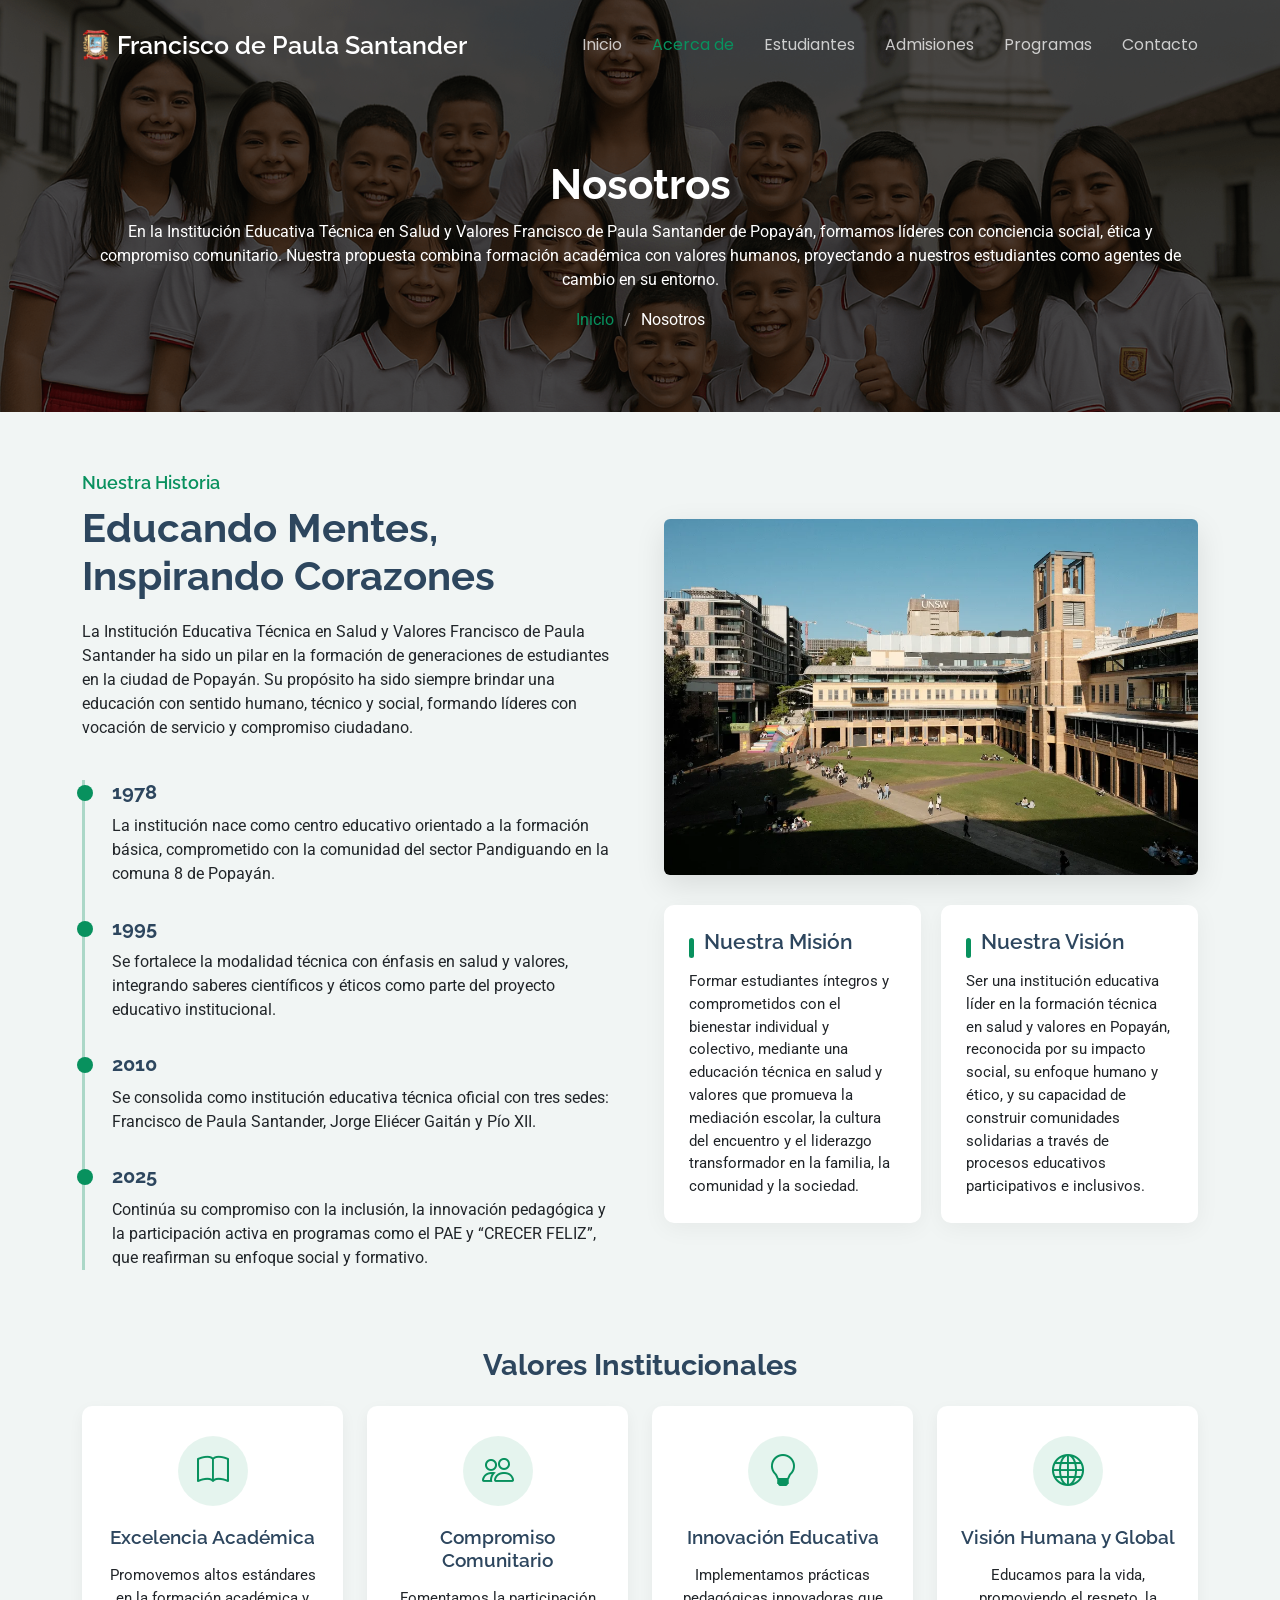
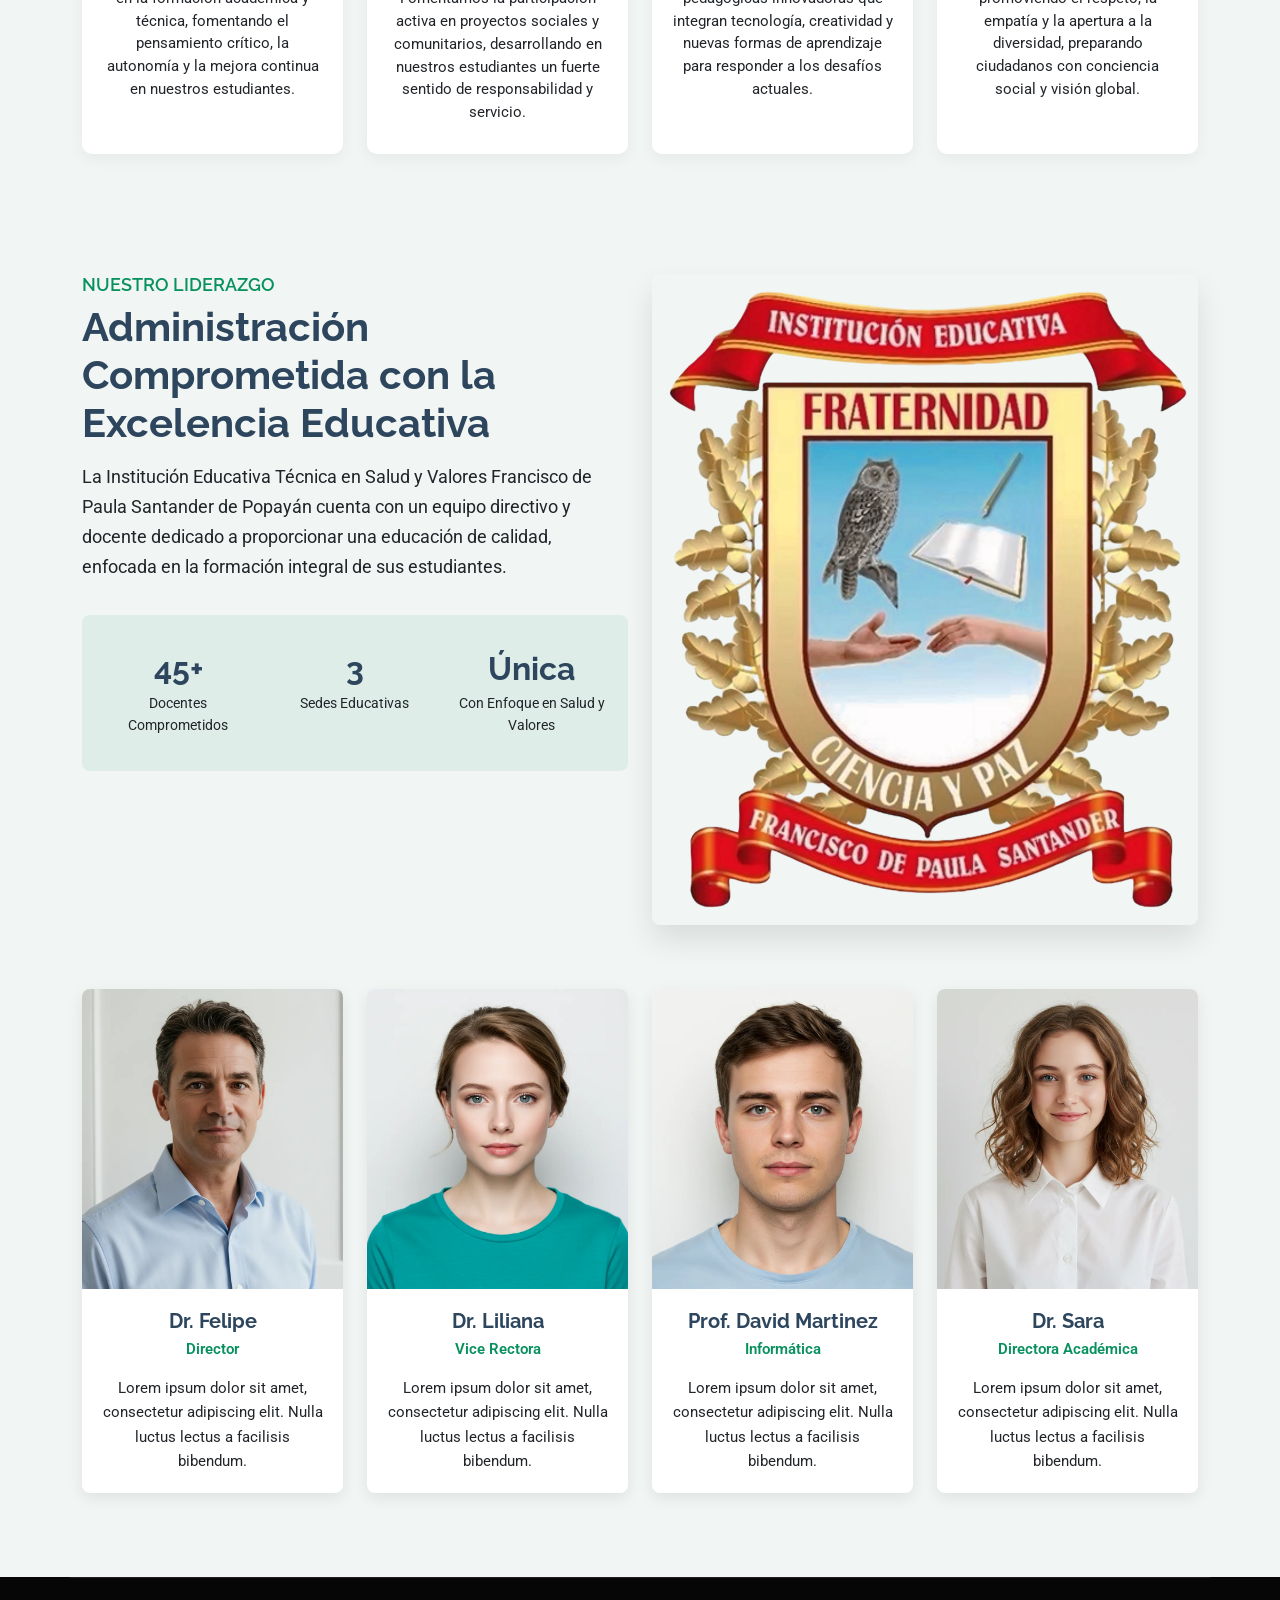
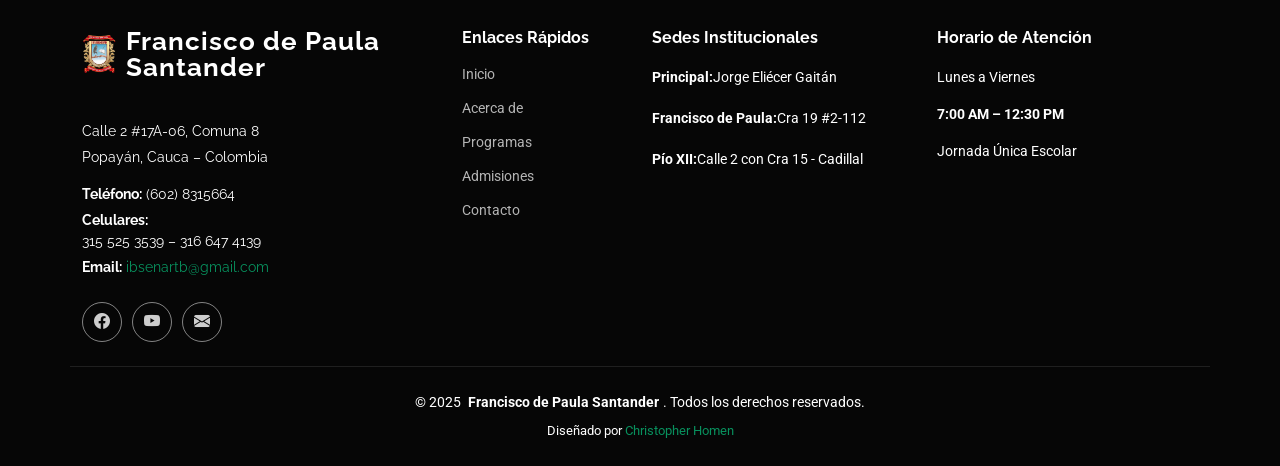
==== about.html @ 14e5f08b "Proyecto Web institución educativa francisco de paula santander" ====
<!DOCTYPE html>
<html lang="en">

<head>
  <meta charset="utf-8">
  <meta content="width=device-width, initial-scale=1.0" name="viewport">
  <title>Acerca - Francisco de Paula Santander</title>
  <meta name="description" content="">
  <meta name="keywords" content="">

  <!-- Favicons -->
  <link href="assets/img/logo.webp" rel="icon">
  <link href="assets/img/logo.webp" rel="apple-touch-icon">

  <!-- Fonts -->
  <link href="https://fonts.googleapis.com" rel="preconnect">
  <link href="https://fonts.gstatic.com" rel="preconnect" crossorigin>
  <link href="https://fonts.googleapis.com/css2?family=Roboto:ital,wght@0,100;0,300;0,400;0,500;0,700;0,900;1,100;1,300;1,400;1,500;1,700;1,900&family=Poppins:ital,wght@0,100;0,200;0,300;0,400;0,500;0,600;0,700;0,800;0,900;1,100;1,200;1,300;1,400;1,500;1,600;1,700;1,800;1,900&family=Raleway:ital,wght@0,100;0,200;0,300;0,400;0,500;0,600;0,700;0,800;0,900;1,100;1,200;1,300;1,400;1,500;1,600;1,700;1,800;1,900&display=swap" rel="stylesheet">

  <!-- Vendor CSS Files -->
  <link href="assets/vendor/bootstrap/css/bootstrap.min.css" rel="stylesheet">
  <link href="assets/vendor/bootstrap-icons/bootstrap-icons.css" rel="stylesheet">
  <link href="assets/vendor/aos/aos.css" rel="stylesheet">
  <link href="assets/vendor/swiper/swiper-bundle.min.css" rel="stylesheet">
  <link href="assets/vendor/glightbox/css/glightbox.min.css" rel="stylesheet">

  <!-- Main CSS File -->
  <link href="assets/css/main.css" rel="stylesheet">
    <link href="assets/css/logo_about/logo_about.css" rel="stylesheet">

</head>

<body class="about-page">

   <header id="header" class="header d-flex align-items-center fixed-top">
      <div class="container-fluid container-xl position-relative d-flex align-items-center justify-content-between">

        <a href="index.html" class="logo d-flex align-items-center">
          <img src="assets/img/logo.webp" alt="logo" style="height: 50vh;">
          <h1 class="sitename" style="font-size: 2.8vh;">Francisco de Paula Santander</h1>
        </a>

        <nav id="navmenu" class="navmenu">
          <ul>
            <li><a href="index.html">Inicio</a></li>
            <li><a href="about.html" class="active">Acerca de</a></li>
            <li><a href="students-life.html">Estudiantes</a></li>
            <li><a href="admissions.html" >Admisiones</a></li>
            <li><a href="academics.html">Programas</a></li>
            <li><a href="contact.html">Contacto</a></li>
          </ul>
          <i class="mobile-nav-toggle d-xl-none bi bi-list"></i>
        </nav>

      </div>
    </header>

  <main class="main">

    <!-- Page Title -->
    <div class="page-title dark-background" style="background-image: url(assets/img/students-life/1.webp);">
      <div class="container position-relative">
        <h1>Nosotros</h1>
        <p>En la Institución Educativa Técnica en Salud y Valores Francisco de Paula Santander de Popayán, formamos líderes con conciencia social, ética y compromiso comunitario. Nuestra propuesta combina formación académica con valores humanos, proyectando a nuestros estudiantes como agentes de cambio en su entorno.</p>
        <nav class="breadcrumbs">
          <ol>
            <li><a href="index.html">Inicio</a></li>
            <li class="current">Nosotros</li>
          </ol>
        </nav>
      </div>
    </div><!-- End Page Title -->

    <!-- History Section -->
    <section id="history" class="history section">

      <div class="container" data-aos="fade-up" data-aos-delay="100">

        <div class="row align-items-center g-5">
          <div class="col-lg-6">
            <div class="about-content" data-aos="fade-up" data-aos-delay="200">
              <h3>Nuestra Historia</h3>
              <h2>Educando Mentes, Inspirando Corazones</h2>
              <p>La Institución Educativa Técnica en Salud y Valores Francisco de Paula Santander ha sido un pilar en la formación de generaciones de estudiantes en la ciudad de Popayán. Su propósito ha sido siempre brindar una educación con sentido humano, técnico y social, formando líderes con vocación de servicio y compromiso ciudadano.</p>

              <div class="timeline">
                <div class="timeline-item">
                  <div class="timeline-dot"></div>
                  <div class="timeline-content">
                    <h4>1978</h4>
                      <p>La institución nace como centro educativo orientado a la formación básica, comprometido con la comunidad del sector Pandiguando en la comuna 8 de Popayán.</p>
                  </div>
                </div>

                <div class="timeline-item">
                  <div class="timeline-dot"></div>
                  <div class="timeline-content">
                    <h4>1995</h4>
                     <p>Se fortalece la modalidad técnica con énfasis en salud y valores, integrando saberes científicos y éticos como parte del proyecto educativo institucional.</p>
                  </div>
                </div>

                <div class="timeline-item">
                  <div class="timeline-dot"></div>
                  <div class="timeline-content">
                    <h4>2010</h4>
                      <p>Se consolida como institución educativa técnica oficial con tres sedes: Francisco de Paula Santander, Jorge Eliécer Gaitán y Pío XII.</p>
                  </div>
                </div>

                <div class="timeline-item">
                  <div class="timeline-dot"></div>
                  <div class="timeline-content">
                    <h4>2025</h4>
                      <p>Continúa su compromiso con la inclusión, la innovación pedagógica y la participación activa en programas como el PAE y “CRECER FELIZ”, que reafirman su enfoque social y formativo.</p>
                  </div>
                </div>
              </div>
            </div>
          </div>

          <div class="col-lg-6">
            <div class="about-image" data-aos="zoom-in" data-aos-delay="300">
              <img src="assets/img/education/campus-5.webp" alt="Campus" class="img-fluid rounded">

              <div class="mission-vision" data-aos="fade-up" data-aos-delay="400">
                <div class="mission">
                  <h3>Nuestra Misión</h3>
                    <p>
                      Formar estudiantes íntegros y comprometidos con el bienestar individual y colectivo, mediante una educación técnica en salud y valores que promueva la mediación escolar, la cultura del encuentro y el liderazgo transformador en la familia, la comunidad y la sociedad.
                    </p>
                </div>

                <div class="vision">
                  <h3>Nuestra Visión</h3>
                    <p>
                      Ser una institución educativa líder en la formación técnica en salud y valores en Popayán, reconocida por su impacto social, su enfoque humano y ético, y su capacidad de construir comunidades solidarias a través de procesos educativos participativos e inclusivos.
                    </p>                
                </div>
              </div>
            </div>
          </div>
        </div>

        <div class="row mt-5">
          <div class="col-lg-12">
            <div class="core-values" data-aos="fade-up" data-aos-delay="500">
              <h3 class="text-center mb-4">Valores Institucionales</h3>
              <div class="row row-cols-1 row-cols-md-2 row-cols-lg-4 g-4">
                <div class="col">
                  <div class="value-card">
                    <div class="value-icon">
                      <i class="bi bi-book"></i>
                    </div>
                    <h4>Excelencia Académica</h4>
                    <p>Promovemos altos estándares en la formación académica y técnica, fomentando el pensamiento crítico, la autonomía y la mejora continua en nuestros estudiantes.</p>
                  </div>
                </div>

                <div class="col">
                  <div class="value-card">
                    <div class="value-icon">
                      <i class="bi bi-people"></i>
                    </div>
                    <h4>Compromiso Comunitario</h4>
                    <p>Fomentamos la participación activa en proyectos sociales y comunitarios, desarrollando en nuestros estudiantes un fuerte sentido de responsabilidad y servicio.</p>
                  </div>
                </div>

                <div class="col">
                  <div class="value-card">
                    <div class="value-icon">
                      <i class="bi bi-lightbulb"></i>
                    </div>
                    <h4>Innovación Educativa</h4>
                    <p>Implementamos prácticas pedagógicas innovadoras que integran tecnología, creatividad y nuevas formas de aprendizaje para responder a los desafíos actuales.</p>
                  </div>
                </div>

                <div class="col">
                  <div class="value-card">
                    <div class="value-icon">
                      <i class="bi bi-globe"></i>
                    </div>
                    <h4>Visión Humana y Global</h4>
                    <p>Educamos para la vida, promoviendo el respeto, la empatía y la apertura a la diversidad, preparando ciudadanos con conciencia social y visión global.</p>
                  </div>
                </div>
              </div>
            </div>
          </div>
        </div>

      </div>

    </section><!-- /History Section -->

    <!-- Leadership Section -->
    <section id="leadership" class="leadership section">

      <div class="container" data-aos="fade-up" data-aos-delay="100">

        <div class="row mb-5">
          <div class="col-lg-6" data-aos="fade-right" data-aos-delay="200">
            <h3 class="section-subtitle">Nuestro Liderazgo</h3>
            <h2 class="section-heading">Administración Comprometida con la Excelencia Educativa</h2>
            <p class="section-description">La Institución Educativa Técnica en Salud y Valores Francisco de Paula Santander de Popayán cuenta con un equipo directivo y docente dedicado a proporcionar una educación de calidad, enfocada en la formación integral de sus estudiantes.</p>
            <div class="stats-container mt-4">
              <div class="row">
                <div class="col-md-4 col-6">
                  <div class="stat-item">
                    <h3>45+</h3>
                    <p>Docentes Comprometidos</p>
                  </div>
                </div>
                <div class="col-md-4 col-6">
                  <div class="stat-item">
                    <h3>3</h3>
                    <p>Sedes Educativas</p>
                  </div>
                </div>
                <div class="col-md-4 col-6">
                  <div class="stat-item">
                    <h3>Única</h3>
                    <p>Con Enfoque en Salud y Valores</p>
                  </div>
                </div>
              </div>
            </div>
          </div>
          <div class="col-lg-6 d-flex justify-content-center align-items-center ensayo">
            <div class="about-image text-center">
              <img src="assets/img/logo.webp" 
                  alt="Nuestro Equipo Directivo" 
                  class="img-fluid rounded logo-responsive" />
            </div>
</div>


        </div>

        <div class="leadership-team">
          <div class="row">
            <div class="col-lg-3 col-md-6 mb-4" data-aos="fade-up" data-aos-delay="100">
              <div class="leader-card">
                <div class="leader-image">
                  <img src="assets/img/person/person-m-2.webp" alt="Principal" class="img-fluid">
                  <div class="social-links">
                    <a href="#"><i class="bi bi-linkedin"></i></a>
                    <a href="#"><i class="bi bi-twitter-x"></i></a>
                    <a href="#"><i class="bi bi-envelope"></i></a>
                  </div>
                </div>
                <div class="leader-info">
                  <h4>Dr. Felipe</h4>
                  <p class="position">Director</p>
                  <p class="bio">Lorem ipsum dolor sit amet, consectetur adipiscing elit. Nulla luctus lectus a facilisis bibendum.</p>
                </div>
              </div>
            </div>

            <div class="col-lg-3 col-md-6 mb-4" data-aos="fade-up" data-aos-delay="200">
              <div class="leader-card">
                <div class="leader-image">
                  <img src="assets/img/person/person-f-3.webp" alt="Vice Principal" class="img-fluid">
                  <div class="social-links">
                    <a href="#"><i class="bi bi-linkedin"></i></a>
                    <a href="#"><i class="bi bi-twitter-x"></i></a>
                    <a href="#"><i class="bi bi-envelope"></i></a>
                  </div>
                </div>
                <div class="leader-info">
                  <h4>Dr. Liliana</h4>
                  <p class="position">Vice Rectora</p>
                  <p class="bio">Lorem ipsum dolor sit amet, consectetur adipiscing elit. Nulla luctus lectus a facilisis bibendum.</p>
                </div>
              </div>
            </div>

            <div class="col-lg-3 col-md-6 mb-4" data-aos="fade-up" data-aos-delay="300">
              <div class="leader-card">
                <div class="leader-image">
                  <img src="assets/img/person/person-m-5.webp" alt="Dean of Students" class="img-fluid">
                  <div class="social-links">
                    <a href="#"><i class="bi bi-linkedin"></i></a>
                    <a href="#"><i class="bi bi-twitter-x"></i></a>
                    <a href="#"><i class="bi bi-envelope"></i></a>
                  </div>
                </div>
                <div class="leader-info">
                  <h4>Prof. David Martinez</h4>
                  <p class="position">Informática</p>
                  <p class="bio">Lorem ipsum dolor sit amet, consectetur adipiscing elit. Nulla luctus lectus a facilisis bibendum.</p>
                </div>
              </div>
            </div>

            <div class="col-lg-3 col-md-6 mb-4" data-aos="fade-up" data-aos-delay="400">
              <div class="leader-card">
                <div class="leader-image">
                  <img src="assets/img/person/person-f-8.webp" alt="Academic Director" class="img-fluid">
                  <div class="social-links">
                    <a href="#"><i class="bi bi-linkedin"></i></a>
                    <a href="#"><i class="bi bi-twitter-x"></i></a>
                    <a href="#"><i class="bi bi-envelope"></i></a>
                  </div>
                </div>
                <div class="leader-info">
                  <h4>Dr. Sara</h4>
                  <p class="position">Directora Académica</p>
                  <p class="bio">Lorem ipsum dolor sit amet, consectetur adipiscing elit. Nulla luctus lectus a facilisis bibendum.</p>
                </div>
              </div>
            </div>
          </div>

          <!-- <div class="row">
            <div class="col-lg-3 col-md-6 mb-4" data-aos="fade-up" data-aos-delay="100">
              <div class="leader-card">
                <div class="leader-image">
                  <img src="assets/img/person/person-m-7.webp" alt="Financial Director" class="img-fluid">
                  <div class="social-links">
                    <a href="#"><i class="bi bi-linkedin"></i></a>
                    <a href="#"><i class="bi bi-twitter-x"></i></a>
                    <a href="#"><i class="bi bi-envelope"></i></a>
                  </div>
                </div>
                <div class="leader-info">
                  <h4>Robert Wilson</h4>
                  <p class="position">Financial Director</p>
                  <p class="bio">Lorem ipsum dolor sit amet, consectetur adipiscing elit. Nulla luctus lectus a facilisis bibendum.</p>
                </div>
              </div>
            </div>

            <div class="col-lg-3 col-md-6 mb-4" data-aos="fade-up" data-aos-delay="200">
              <div class="leader-card">
                <div class="leader-image">
                  <img src="assets/img/person/person-f-10.webp" alt="Head of Admissions" class="img-fluid">
                  <div class="social-links">
                    <a href="#"><i class="bi bi-linkedin"></i></a>
                    <a href="#"><i class="bi bi-twitter-x"></i></a>
                    <a href="#"><i class="bi bi-envelope"></i></a>
                  </div>
                </div>
                <div class="leader-info">
                  <h4>Jessica Parker</h4>
                  <p class="position">Head of Admissions</p>
                  <p class="bio">Lorem ipsum dolor sit amet, consectetur adipiscing elit. Nulla luctus lectus a facilisis bibendum.</p>
                </div>
              </div>
            </div>

            <div class="col-lg-3 col-md-6 mb-4" data-aos="fade-up" data-aos-delay="300">
              <div class="leader-card">
                <div class="leader-image">
                  <img src="assets/img/person/person-m-11.webp" alt="IT Director" class="img-fluid">
                  <div class="social-links">
                    <a href="#"><i class="bi bi-linkedin"></i></a>
                    <a href="#"><i class="bi bi-twitter-x"></i></a>
                    <a href="#"><i class="bi bi-envelope"></i></a>
                  </div>
                </div>
                <div class="leader-info">
                  <h4>Thomas Lee</h4>
                  <p class="position">IT Director</p>
                  <p class="bio">Lorem ipsum dolor sit amet, consectetur adipiscing elit. Nulla luctus lectus a facilisis bibendum.</p>
                </div>
              </div>
            </div>

            <div class="col-lg-3 col-md-6 mb-4" data-aos="fade-up" data-aos-delay="400">
              <div class="leader-card">
                <div class="leader-image">
                  <img src="assets/img/person/person-f-12.webp" alt="Student Welfare Officer" class="img-fluid">
                  <div class="social-links">
                    <a href="#"><i class="bi bi-linkedin"></i></a>
                    <a href="#"><i class="bi bi-twitter-x"></i></a>
                    <a href="#"><i class="bi bi-envelope"></i></a>
                  </div>
                </div>
                <div class="leader-info">
                  <h4>Amanda Rodriguez</h4>
                  <p class="position">Student Welfare Officer</p>
                  <p class="bio">Lorem ipsum dolor sit amet, consectetur adipiscing elit. Nulla luctus lectus a facilisis bibendum.</p>
                </div>
              </div>
            </div>
          </div> -->
        </div>

      </div>

    </section><!-- /Leadership Section -->

  </main>

<footer id="footer" class="footer position-relative dark-background">

  <div class="container footer-top">
    <div class="row gy-4">

      <!-- Información institucional -->
      <div class="col-lg-4 col-md-6 footer-about">
        <a href="index.html" class="logo d-flex align-items-center">
          <img src="assets/img/logo.webp" alt="Logo" style="height: 40px; margin-right: 10px;">
          <span class="sitename">Francisco de Paula Santander</span>
        </a>
        <div class="footer-contact pt-3">
          <p>Calle 2 #17A-06, Comuna 8</p>
          <p>Popayán, Cauca – Colombia</p>
          <p class="mt-3"><strong>Teléfono:</strong> <span>(602) 8315664</span></p>
          <p><strong>Celulares:</strong> <br>315 525 3539 – 316 647 4139</p>
          <p><strong>Email:</strong> <a href="mailto:ibsenartb@gmail.com">ibsenartb@gmail.com</a></p>
        </div>
        <div class="social-links d-flex mt-4">
          <a href="#"><i class="bi bi-facebook"></i></a>
          <a href="#"><i class="bi bi-youtube"></i></a>
          <a href="#"><i class="bi bi-envelope-fill"></i></a>
        </div>
      </div>

      <!-- Enlaces útiles -->
      <div class="col-lg-2 col-md-3 footer-links">
        <h4>Enlaces Rápidos</h4>
        <ul>
          <li><a href="index.html">Inicio</a></li>
          <li><a href="about.html">Acerca de</a></li>
          <li><a href="academics.html">Programas</a></li>
          <li><a href="admissions.html">Admisiones</a></li>
          <li><a href="contact.html">Contacto</a></li>
        </ul>
      </div>

      <!-- Sedes -->
      <div class="col-lg-3 col-md-3 footer-links">
        <h4>Sedes Institucionales</h4>
        <ul>
          <li><strong>Principal:</strong> Jorge Eliécer Gaitán</li>
          <li><strong>Francisco de Paula:</strong> Cra 19 #2-112</li>
          <li><strong>Pío XII:</strong> Calle 2 con Cra 15 - Cadillal</li>
        </ul>
      </div>

      <!-- Horario -->
      <div class="col-lg-3 col-md-6 footer-links">
        <h4>Horario de Atención</h4>
        <p>Lunes a Viernes</p>
        <p><strong>7:00 AM – 12:30 PM</strong></p>
        <p>Jornada Única Escolar</p>
      </div>

    </div>
  </div>

  <!-- Créditos -->
  <div class="container copyright text-center mt-4">
    <p>© <span>2025</span> <strong class="px-1 sitename">Francisco de Paula Santander</strong>. Todos los derechos reservados.</p>
    <div class="credits">
      Diseñado por <a href="#">Christopher Homen</a>
    </div>
  </div>

</footer>


  <!-- Scroll Top -->
  <a href="#" id="scroll-top" class="scroll-top d-flex align-items-center justify-content-center"><i class="bi bi-arrow-up-short"></i></a>

  <!-- Preloader -->
  <div id="preloader"></div>

  <!-- Vendor JS Files -->
  <script src="assets/vendor/bootstrap/js/bootstrap.bundle.min.js"></script>
  <script src="assets/vendor/php-email-form/validate.js"></script>
  <script src="assets/vendor/aos/aos.js"></script>
  <script src="assets/vendor/purecounter/purecounter_vanilla.js"></script>
  <script src="assets/vendor/imagesloaded/imagesloaded.pkgd.min.js"></script>
  <script src="assets/vendor/isotope-layout/isotope.pkgd.min.js"></script>
  <script src="assets/vendor/swiper/swiper-bundle.min.js"></script>
  <script src="assets/vendor/glightbox/js/glightbox.min.js"></script>

  <!-- Main JS File -->
  <script src="assets/js/main.js"></script>

</body>

</html>
---- assets/css/main.css ----
/**
* Template Name: NiceSchool
* Template URL: https://bootstrapmade.com/nice-school-bootstrap-education-template/
* Updated: May 10 2025 with Bootstrap v5.3.6
* Author: BootstrapMade.com
* License: https://bootstrapmade.com/license/
*/

@charset "UTF-8";

/*--------------------------------------------------------------
# Font & Color Variables
# Help: https://bootstrapmade.com/color-system/
--------------------------------------------------------------*/
/* Fonts */
:root {
  --default-font: "Roboto",  system-ui, -apple-system, "Segoe UI", Roboto, "Helvetica Neue", Arial, "Noto Sans", "Liberation Sans", sans-serif, "Apple Color Emoji", "Segoe UI Emoji", "Segoe UI Symbol", "Noto Color Emoji";
  --heading-font: "Raleway",  sans-serif;
  --nav-font: "Poppins",  sans-serif;
}

/* Global Colors - The following color variables are used throughout the website. Updating them here will change the color scheme of the entire website */
:root { 
  --background-color: #f1f5f4; /* Background color for the entire website, including individual sections */
  --default-color: #212529; /* Default color used for the majority of the text content across the entire website */
  --heading-color: #2d465e; /* Color for headings, subheadings and title throughout the website */
  --accent-color: #08915e; /* Accent color that represents your brand on the website. It's used for buttons, links, and other elements that need to stand out */
  --surface-color: #ffffff; /* The surface color is used as a background of boxed elements within sections, such as cards, icon boxes, or other elements that require a visual separation from the global background. */
  --contrast-color: #ffffff; /* Contrast color for text, ensuring readability against backgrounds of accent, heading, or default colors. */
}

/* Nav Menu Colors - The following color variables are used specifically for the navigation menu. They are separate from the global colors to allow for more customization options */
:root {
  --nav-color: rgba(255, 255, 255, 0.75);  /* The default color of the main navmenu links */
  --nav-hover-color: #08915e; /* Applied to main navmenu links when they are hovered over or active */
  --nav-mobile-background-color: #ffffff; /* Used as the background color for mobile navigation menu */
  --nav-dropdown-background-color: #ffffff; /* Used as the background color for dropdown items that appear when hovering over primary navigation items */
  --nav-dropdown-color: #212529; /* Used for navigation links of the dropdown items in the navigation menu. */
  --nav-dropdown-hover-color: #08915e; /* Similar to --nav-hover-color, this color is applied to dropdown navigation links when they are hovered over. */
}

/* Color Presets - These classes override global colors when applied to any section or element, providing reuse of the sam color scheme. */

.light-background {
  --background-color: #ffffff;
  --surface-color: #ffffff;
}

.dark-background {
  --background-color: #060606;
  --default-color: #ffffff;
  --heading-color: #ffffff;
  --surface-color: #252525;
  --contrast-color: #ffffff;
}

/* Smooth scroll */
:root {
  scroll-behavior: smooth;
}

/*--------------------------------------------------------------
# General Styling & Shared Classes
--------------------------------------------------------------*/
body {
  color: var(--default-color);
  background-color: var(--background-color);
  font-family: var(--default-font);
}

a {
  color: var(--accent-color);
  text-decoration: none;
  transition: 0.3s;
}

a:hover {
  color: color-mix(in srgb, var(--accent-color), transparent 25%);
  text-decoration: none;
}

h1,
h2,
h3,
h4,
h5,
h6 {
  color: var(--heading-color);
  font-family: var(--heading-font);
}

/* PHP Email Form Messages
------------------------------*/
.php-email-form .error-message {
  display: none;
  background: #df1529;
  color: #ffffff;
  text-align: left;
  padding: 15px;
  margin-bottom: 24px;
  font-weight: 600;
}

.php-email-form .sent-message {
  display: none;
  color: #ffffff;
  background: #059652;
  text-align: center;
  padding: 15px;
  margin-bottom: 24px;
  font-weight: 600;
}

.php-email-form .loading {
  display: none;
  background: var(--surface-color);
  text-align: center;
  padding: 15px;
  margin-bottom: 24px;
}

.php-email-form .loading:before {
  content: "";
  display: inline-block;
  border-radius: 50%;
  width: 24px;
  height: 24px;
  margin: 0 10px -6px 0;
  border: 3px solid var(--accent-color);
  border-top-color: var(--surface-color);
  animation: php-email-form-loading 1s linear infinite;
}

@keyframes php-email-form-loading {
  0% {
    transform: rotate(0deg);
  }

  100% {
    transform: rotate(360deg);
  }
}

/*--------------------------------------------------------------
# Global Header
--------------------------------------------------------------*/
.header {
  --background-color: rgba(255, 255, 255, 0);
  --default-color: #ffffff;
  --heading-color: #ffffff;
  color: var(--default-color);
  background-color: var(--background-color);
  padding: 15px 0;
  transition: all 0.5s;
  z-index: 997;
}

.header .logo {
  line-height: 1;
}

.header .logo img {
  max-height: 32px;
  margin-right: 8px;
}

.header .logo i {
  font-size: 24px;
  margin-right: 6px;
}

.header .logo h1 {
  font-size: 28px;
  margin: 0;
  font-weight: 600;
  color: var(--heading-color);
}

.scrolled .header {
  box-shadow: 0px 0 18px rgba(0, 0, 0, 0.1);
}

/* Global Header on Scroll
------------------------------*/
.scrolled .header {
  --background-color: rgba(0, 0, 0, 0.8);
}

/*--------------------------------------------------------------
# Navigation Menu
--------------------------------------------------------------*/
/* Navmenu - Desktop */
@media (min-width: 1200px) {
  .navmenu {
    padding: 0;
  }

  .navmenu ul {
    margin: 0;
    padding: 0;
    display: flex;
    list-style: none;
    align-items: center;
  }

  .navmenu li {
    position: relative;
  }

  .navmenu a,
  .navmenu a:focus {
    color: var(--nav-color);
    padding: 18px 15px;
    font-size: 16px;
    font-family: var(--nav-font);
    font-weight: 400;
    display: flex;
    align-items: center;
    justify-content: space-between;
    white-space: nowrap;
    transition: 0.3s;
  }

  .navmenu a i,
  .navmenu a:focus i {
    font-size: 12px;
    line-height: 0;
    margin-left: 5px;
    transition: 0.3s;
  }

  .navmenu li:last-child a {
    padding-right: 0;
  }

  .navmenu li:hover>a,
  .navmenu .active,
  .navmenu .active:focus {
    color: var(--nav-hover-color);
  }

  .navmenu .dropdown ul {
    margin: 0;
    padding: 10px 0;
    background: var(--nav-dropdown-background-color);
    display: block;
    position: absolute;
    visibility: hidden;
    left: 14px;
    top: 130%;
    opacity: 0;
    transition: 0.3s;
    border-radius: 4px;
    z-index: 99;
    box-shadow: 0px 0px 30px rgba(0, 0, 0, 0.1);
  }

  .navmenu .dropdown ul li {
    min-width: 200px;
  }

  .navmenu .dropdown ul a {
    padding: 10px 20px;
    font-size: 15px;
    text-transform: none;
    color: var(--nav-dropdown-color);
  }

  .navmenu .dropdown ul a i {
    font-size: 12px;
  }

  .navmenu .dropdown ul a:hover,
  .navmenu .dropdown ul .active:hover,
  .navmenu .dropdown ul li:hover>a {
    color: var(--nav-dropdown-hover-color);
  }

  .navmenu .dropdown:hover>ul {
    opacity: 1;
    top: 100%;
    visibility: visible;
  }

  .navmenu .dropdown .dropdown ul {
    top: 0;
    left: -90%;
    visibility: hidden;
  }

  .navmenu .dropdown .dropdown:hover>ul {
    opacity: 1;
    top: 0;
    left: -100%;
    visibility: visible;
  }
}

/* Navmenu - Mobile */
@media (max-width: 1199px) {
  .mobile-nav-toggle {
    color: var(--nav-color);
    font-size: 28px;
    line-height: 0;
    margin-right: 10px;
    cursor: pointer;
    transition: color 0.3s;
  }

  .navmenu {
    padding: 0;
    z-index: 9997;
  }

  .navmenu ul {
    display: none;
    list-style: none;
    position: absolute;
    inset: 60px 20px 20px 20px;
    padding: 10px 0;
    margin: 0;
    border-radius: 6px;
    background-color: var(--nav-mobile-background-color);
    overflow-y: auto;
    transition: 0.3s;
    z-index: 9998;
    box-shadow: 0px 0px 30px rgba(0, 0, 0, 0.1);
  }

  .navmenu a,
  .navmenu a:focus {
    color: var(--nav-dropdown-color);
    padding: 10px 20px;
    font-family: var(--nav-font);
    font-size: 17px;
    font-weight: 500;
    display: flex;
    align-items: center;
    justify-content: space-between;
    white-space: nowrap;
    transition: 0.3s;
  }

  .navmenu a i,
  .navmenu a:focus i {
    font-size: 12px;
    line-height: 0;
    margin-left: 5px;
    width: 30px;
    height: 30px;
    display: flex;
    align-items: center;
    justify-content: center;
    border-radius: 50%;
    transition: 0.3s;
    background-color: color-mix(in srgb, var(--accent-color), transparent 90%);
  }

  .navmenu a i:hover,
  .navmenu a:focus i:hover {
    background-color: var(--accent-color);
    color: var(--contrast-color);
  }

  .navmenu a:hover,
  .navmenu .active,
  .navmenu .active:focus {
    color: var(--nav-dropdown-hover-color);
  }

  .navmenu .active i,
  .navmenu .active:focus i {
    background-color: var(--accent-color);
    color: var(--contrast-color);
    transform: rotate(180deg);
  }

  .navmenu .dropdown ul {
    position: static;
    display: none;
    z-index: 99;
    padding: 10px 0;
    margin: 10px 20px;
    background-color: var(--nav-dropdown-background-color);
    border: 1px solid color-mix(in srgb, var(--default-color), transparent 90%);
    box-shadow: none;
    transition: all 0.5s ease-in-out;
  }

  .navmenu .dropdown ul ul {
    background-color: rgba(33, 37, 41, 0.1);
  }

  .navmenu .dropdown>.dropdown-active {
    display: block;
    background-color: rgba(33, 37, 41, 0.03);
  }

  .mobile-nav-active {
    overflow: hidden;
  }

  .mobile-nav-active .mobile-nav-toggle {
    color: #fff;
    position: absolute;
    font-size: 32px;
    top: 15px;
    right: 15px;
    margin-right: 0;
    z-index: 9999;
  }

  .mobile-nav-active .navmenu {
    position: fixed;
    overflow: hidden;
    inset: 0;
    background: rgba(33, 37, 41, 0.8);
    transition: 0.3s;
  }

  .mobile-nav-active .navmenu>ul {
    display: block;
  }
}

/*--------------------------------------------------------------
# Global Footer
--------------------------------------------------------------*/
.footer {
  color: var(--default-color);
  background-color: var(--background-color);
  font-size: 14px;
  position: relative;
}

.footer .footer-top {
  padding-top: 50px;
  border-top: 1px solid color-mix(in srgb, var(--default-color), transparent 90%);
}

.footer .footer-about .logo {
  line-height: 1;
  margin-bottom: 25px;
}

.footer .footer-about .logo img {
  max-height: 40px;
  margin-right: 6px;
}

.footer .footer-about .logo span {
  color: var(--heading-color);
  font-family: var(--heading-font);
  font-size: 26px;
  font-weight: 700;
  letter-spacing: 1px;
}

.footer .footer-about p {
  font-size: 14px;
  font-family: var(--heading-font);
}

.footer .social-links a {
  display: flex;
  align-items: center;
  justify-content: center;
  width: 40px;
  height: 40px;
  border-radius: 50%;
  border: 1px solid color-mix(in srgb, var(--default-color), transparent 50%);
  font-size: 16px;
  color: color-mix(in srgb, var(--default-color), transparent 20%);
  margin-right: 10px;
  transition: 0.3s;
}

.footer .social-links a:hover {
  color: var(--accent-color);
  border-color: var(--accent-color);
}

.footer h4 {
  font-size: 16px;
  font-weight: bold;
  position: relative;
  padding-bottom: 12px;
}

.footer .footer-links {
  margin-bottom: 30px;
}

.footer .footer-links ul {
  list-style: none;
  padding: 0;
  margin: 0;
}

.footer .footer-links ul i {
  padding-right: 2px;
  font-size: 12px;
  line-height: 0;
}

.footer .footer-links ul li {
  padding: 10px 0;
  display: flex;
  align-items: center;
}

.footer .footer-links ul li:first-child {
  padding-top: 0;
}

.footer .footer-links ul a {
  color: color-mix(in srgb, var(--default-color), transparent 30%);
  display: inline-block;
  line-height: 1;
}

.footer .footer-links ul a:hover {
  color: var(--accent-color);
}

.footer .footer-contact p {
  margin-bottom: 5px;
}

.footer .copyright {
  padding: 25px 0;
  border-top: 1px solid color-mix(in srgb, var(--default-color), transparent 90%);
}

.footer .copyright p {
  margin-bottom: 0;
}

.footer .credits {
  margin-top: 8px;
  font-size: 13px;
}

/*--------------------------------------------------------------
# Preloader
--------------------------------------------------------------*/
#preloader {
  position: fixed;
  inset: 0;
  z-index: 999999;
  overflow: hidden;
  background: var(--background-color);
  transition: all 0.6s ease-out;
}

#preloader:before {
  content: "";
  position: fixed;
  top: calc(50% - 30px);
  left: calc(50% - 30px);
  border: 6px solid #ffffff;
  border-color: var(--accent-color) transparent var(--accent-color) transparent;
  border-radius: 50%;
  width: 60px;
  height: 60px;
  animation: animate-preloader 1.5s linear infinite;
}

@keyframes animate-preloader {
  0% {
    transform: rotate(0deg);
  }

  100% {
    transform: rotate(360deg);
  }
}

/*--------------------------------------------------------------
# Scroll Top Button
--------------------------------------------------------------*/
.scroll-top {
  position: fixed;
  visibility: hidden;
  opacity: 0;
  right: 15px;
  bottom: 15px;
  z-index: 99999;
  background-color: var(--accent-color);
  width: 40px;
  height: 40px;
  border-radius: 4px;
  transition: all 0.4s;
}

.scroll-top i {
  font-size: 24px;
  color: var(--contrast-color);
  line-height: 0;
}

.scroll-top:hover {
  background-color: color-mix(in srgb, var(--accent-color), transparent 20%);
  color: var(--contrast-color);
}

.scroll-top.active {
  visibility: visible;
  opacity: 1;
}

/*--------------------------------------------------------------
# Disable aos animation delay on mobile devices
--------------------------------------------------------------*/
@media screen and (max-width: 768px) {
  [data-aos-delay] {
    transition-delay: 0 !important;
  }
}

/*--------------------------------------------------------------
# Global Page Titles & Breadcrumbs
--------------------------------------------------------------*/
.page-title {
  color: var(--default-color);
  background-color: var(--background-color);
  background-size: cover;
  background-position: center;
  background-repeat: no-repeat;
  padding: 160px 0 80px 0;
  text-align: center;
  position: relative;
}

.page-title:before {
  content: "";
  background-color: color-mix(in srgb, var(--background-color), transparent 30%);
  position: absolute;
  inset: 0;
}

.page-title h1 {
  font-size: 42px;
  font-weight: 700;
  margin-bottom: 10px;
}

.page-title .breadcrumbs ol {
  display: flex;
  flex-wrap: wrap;
  list-style: none;
  justify-content: center;
  padding: 0;
  margin: 0;
  font-size: 16px;
  font-weight: 400;
}

.page-title .breadcrumbs ol li+li {
  padding-left: 10px;
}

.page-title .breadcrumbs ol li+li::before {
  content: "/";
  display: inline-block;
  padding-right: 10px;
  color: color-mix(in srgb, var(--default-color), transparent 50%);
}

/*--------------------------------------------------------------
# Global Sections
--------------------------------------------------------------*/
section,
.section {
  color: var(--default-color);
  background-color: var(--background-color);
  padding: 60px 0;
  scroll-margin-top: 90px;
  overflow: clip;
}

@media (max-width: 1199px) {

  section,
  .section {
    scroll-margin-top: 66px;
  }
}

/*--------------------------------------------------------------
# Global Section Titles
--------------------------------------------------------------*/
.section-title {
  text-align: center;
  padding-bottom: 60px;
  position: relative;
}

.section-title h2 {
  font-size: 32px;
  font-weight: 700;
  position: relative;
}

.section-title h2:before,
.section-title h2:after {
  content: "";
  width: 50px;
  height: 2px;
  background: var(--accent-color);
  display: inline-block;
}

.section-title h2:before {
  margin: 0 15px 10px 0;
}

.section-title h2:after {
  margin: 0 0 10px 15px;
}

.section-title p {
  margin-bottom: 0;
}

/*--------------------------------------------------------------
# Hero Section
--------------------------------------------------------------*/
.hero {
  padding: 0;
  overflow: hidden;
  position: relative;
}

.hero .hero-container {
  position: relative;
  min-height: 90vh;
  display: flex;
  align-items: center;
  padding: 180px 0 80px 0;
}

.hero .hero-container .video-background {
  position: absolute;
  top: 0;
  left: 0;
  width: 100%;
  height: 100%;
  object-fit: cover;
  z-index: 1;
}

.hero .hero-container .overlay {
  position: absolute;
  top: 0;
  left: 0;
  width: 100%;
  height: 100%;
  background: linear-gradient(135deg, color-mix(in srgb, var(--background-color), transparent 30%) 0%, color-mix(in srgb, var(--background-color), transparent 60%) 100%);
  z-index: 2;
}

.hero .hero-container .container {
  z-index: 3;
}

.hero .hero-container .hero-content {
  padding-right: 30px;
}

.hero .hero-container .hero-content h1 {
  font-size: 3.2rem;
  font-weight: 800;
  margin-bottom: 25px;
  line-height: 1.2;
}

@media (max-width: 992px) {
  .hero .hero-container .hero-content h1 {
    font-size: 2.5rem;
  }
}

@media (max-width: 576px) {
  .hero .hero-container .hero-content h1 {
    font-size: 2rem;
    text-align: center;
  }
}

.hero .hero-container .hero-content p {
  font-size: 1.2rem;
  margin-bottom: 35px;
  opacity: 0.9;
}

@media (max-width: 576px) {
  .hero .hero-container .hero-content p {
    font-size: 1.1rem;
    text-align: center;
  }
}

.hero .hero-container .hero-content .cta-buttons {
  display: flex;
  gap: 15px;
}

@media (max-width: 576px) {
  .hero .hero-container .hero-content .cta-buttons {
    flex-direction: column;
    align-items: center;
  }
}

.hero .hero-container .hero-content .cta-buttons a {
  padding: 14px 30px;
  border-radius: 6px;
  font-weight: 600;
  font-size: 1rem;
  letter-spacing: 0.5px;
  display: inline-block;
  transition: all 0.3s ease;
  text-align: center;
}

@media (max-width: 576px) {
  .hero .hero-container .hero-content .cta-buttons a {
    width: 100%;
    max-width: 240px;
  }
}

.hero .hero-container .hero-content .cta-buttons .btn-primary {
  background-color: var(--accent-color);
  color: var(--contrast-color);
  border: 2px solid var(--accent-color);
}

.hero .hero-container .hero-content .cta-buttons .btn-primary:hover {
  background-color: color-mix(in srgb, var(--accent-color), transparent 15%);
  transform: translateY(-3px);
  box-shadow: 0 8px 15px rgba(0, 0, 0, 0.2);
}

.hero .hero-container .hero-content .cta-buttons .btn-secondary {
  background-color: color-mix(in srgb, var(--surface-color), transparent 20%);
  color: var(--default-color);
  border: 2px solid var(--surface-color);
}

.hero .hero-container .hero-content .cta-buttons .btn-secondary:hover {
  background-color: var(--surface-color);
  transform: translateY(-3px);
  box-shadow: 0 8px 15px rgba(0, 0, 0, 0.2);
}

@media (max-width: 992px) {
  .hero .hero-container .hero-content {
    padding-right: 0;
    margin-bottom: 40px;
  }
}

.hero .hero-container .stats-card {
  background-color: color-mix(in srgb, var(--surface-color), transparent 95%);
  backdrop-filter: blur(10px);
  border-radius: 15px;
  padding: 30px;
  box-shadow: 0 15px 30px rgba(0, 0, 0, 0.2);
}

.hero .hero-container .stats-card .stats-header {
  text-align: center;
  margin-bottom: 25px;
}

.hero .hero-container .stats-card .stats-header h3 {
  font-size: 1.8rem;
  font-weight: 700;
  margin-bottom: 15px;
}

.hero .hero-container .stats-card .stats-header .decoration-line {
  height: 3px;
  width: 70px;
  background-color: var(--accent-color);
  margin: 0 auto;
}

.hero .hero-container .stats-card .stats-grid {
  display: grid;
  grid-template-columns: repeat(2, 1fr);
  gap: 25px;
}

.hero .hero-container .stats-card .stats-grid .stat-item {
  display: flex;
  align-items: center;
}

.hero .hero-container .stats-card .stats-grid .stat-item .stat-icon {
  font-size: 1.8rem;
  height: 55px;
  width: 55px;
  border-radius: 12px;
  display: flex;
  align-items: center;
  justify-content: center;
  color: var(--contrast-color);
  background-color: var(--accent-color);
  margin-right: 12px;
  flex-shrink: 0;
}

.hero .hero-container .stats-card .stats-grid .stat-item .stat-content h4 {
  font-size: 1.6rem;
  font-weight: 800;
  margin: 0;
  line-height: 1;
}

.hero .hero-container .stats-card .stats-grid .stat-item .stat-content p {
  opacity: 0.8;
  margin: 5px 0 0 0;
  font-size: 0.9rem;
}

@media (max-width: 576px) {
  .hero .hero-container .stats-card .stats-grid {
    grid-template-columns: 1fr;
    gap: 20px;
  }
}

@media (max-width: 992px) {
  .hero .hero-container {
    text-align: center;
  }
}

.hero .event-ticker {
  background-color: var(--accent-color);
  padding: 25px 0;
  color: var(--contrast-color);
}

.hero .event-ticker .ticker-item {
  display: flex;
  align-items: center;
}

.hero .event-ticker .ticker-item .date {
  padding: 5px 10px;
  border-radius: 4px;
  font-size: 0.8rem;
  font-weight: 700;
  margin-right: 10px;
  border: 1px solid color-mix(in srgb, var(--contrast-color), transparent 50%);
}

.hero .event-ticker .ticker-item .title {
  margin-right: 15px;
  font-size: 0.95rem;
}

.hero .event-ticker .ticker-item .btn-register {
  background-color: color-mix(in srgb, var(--contrast-color), transparent 85%);
  color: var(--contrast-color);
  padding: 5px 12px;
  border-radius: 4px;
  font-size: 0.8rem;
  transition: all 0.3s ease;
}

.hero .event-ticker .ticker-item .btn-register:hover {
  background-color: var(--contrast-color);
  color: var(--accent-color);
}

/*--------------------------------------------------------------
# About Section
--------------------------------------------------------------*/
.about {
  padding-top: 60px;
  padding-bottom: 60px;
}

.about .display-6 {
  line-height: 1.2;
}

.about .display-6 span {
  position: relative;
  color: var(--accent-color);
}

.about .display-6 span:after {
  content: "";
  position: absolute;
  width: 100%;
  height: 10px;
  background-color: color-mix(in srgb, var(--accent-color), transparent 85%);
  left: 0;
  bottom: 5px;
  z-index: -1;
}

.about .lead {
  color: color-mix(in srgb, var(--default-color), transparent 20%);
  font-size: 1.125rem;
}

.about .stat-box {
  display: flex;
  flex-direction: column;
  background-color: var(--surface-color);
  padding: 1rem 1.5rem;
  border-radius: 10px;
  box-shadow: 0 5px 15px rgba(0, 0, 0, 0.05);
  min-width: 110px;
  border-bottom: 3px solid var(--accent-color);
  transition: transform 0.3s ease;
}

.about .stat-box:hover {
  transform: translateY(-5px);
}

.about .stat-box .stat-number {
  font-size: 2rem;
  font-weight: 700;
  line-height: 1;
  color: var(--heading-color);
}

.about .stat-box .stat-label {
  font-size: 0.875rem;
  color: color-mix(in srgb, var(--default-color), transparent 30%);
  text-transform: uppercase;
  letter-spacing: 1px;
  margin-top: 5px;
}

.about .signature-block {
  border-top: 1px solid color-mix(in srgb, var(--default-color), transparent 85%);
  padding-top: 1.5rem;
}

.about .signature-block img {
  transition: transform 0.3s ease;
}

.about .signature-block img:hover {
  transform: scale(1.05);
}

.about .image-stack {
  position: relative;
  height: 500px;
}

@media (max-width: 992px) {
  .about .image-stack {
    height: 400px;
    margin-top: 3rem;
  }
}

@media (max-width: 576px) {
  .about .image-stack {
    height: 350px;
  }
}

.about .image-stack .image-stack-item {
  position: absolute;
  width: 80%;
  height: auto;
  transition: transform 0.5s ease;
}

.about .image-stack .image-stack-item:hover {
  transform: translateY(-10px);
}

.about .image-stack .image-stack-item img {
  object-fit: cover;
  width: 100%;
}

.about .image-stack .image-stack-item-top {
  z-index: 1;
  top: 0;
  left: 0;
}

.about .image-stack .image-stack-item-bottom {
  z-index: 2;
  bottom: 0;
  right: 0;
}

.about .mission-vision-row {
  margin-top: 2rem;
}

.about .mission-vision-row .value-card {
  background-color: var(--surface-color);
  border-radius: 15px;
  padding: 2rem;
  transition: all 0.3s ease;
  position: relative;
  overflow: hidden;
  box-shadow: 0 5px 20px rgba(0, 0, 0, 0.05);
  z-index: 1;
}

.about .mission-vision-row .value-card:before {
  content: "";
  position: absolute;
  top: 0;
  left: 0;
  width: 100%;
  height: 0;
  background-color: color-mix(in srgb, var(--accent-color), transparent 95%);
  transition: height 0.5s ease;
  z-index: -1;
}

.about .mission-vision-row .value-card:hover {
  transform: translateY(-10px);
}

.about .mission-vision-row .value-card:hover:before {
  height: 100%;
}

.about .mission-vision-row .value-card:hover .card-icon {
  background-color: var(--accent-color);
}

.about .mission-vision-row .value-card:hover .card-icon i {
  color: var(--contrast-color);
}

.about .mission-vision-row .value-card .card-icon {
  width: 60px;
  height: 60px;
  display: flex;
  align-items: center;
  justify-content: center;
  background-color: color-mix(in srgb, var(--accent-color), transparent 90%);
  border-radius: 50%;
  margin-bottom: 1.5rem;
  transition: all 0.3s ease;
}

.about .mission-vision-row .value-card .card-icon i {
  font-size: 1.75rem;
  color: var(--accent-color);
  transition: color 0.3s ease;
}

.about .mission-vision-row .value-card h3 {
  margin-bottom: 1rem;
  font-size: 1.5rem;
  font-weight: 700;
  color: var(--heading-color);
}

.about .mission-vision-row .value-card p {
  margin-bottom: 0;
  color: color-mix(in srgb, var(--default-color), transparent 20%);
}

/*--------------------------------------------------------------
# Featured Programs Section
--------------------------------------------------------------*/
.featured-programs .isotope-filters {
  display: flex;
  justify-content: center;
  flex-wrap: wrap;
  gap: 10px;
  margin-bottom: 40px;
  padding: 0;
  list-style: none;
}

.featured-programs .isotope-filters li {
  cursor: pointer;
  padding: 10px 20px;
  font-size: 0.95rem;
  font-weight: 500;
  border-radius: 50px;
  background-color: color-mix(in srgb, var(--heading-color), transparent 90%);
  transition: all 0.3s ease;
}

.featured-programs .isotope-filters li:hover,
.featured-programs .isotope-filters li.filter-active {
  background-color: var(--accent-color);
  color: var(--contrast-color);
}

.featured-programs .program-item {
  position: relative;
  border-radius: 10px;
  overflow: hidden;
  box-shadow: 0 5px 20px rgba(0, 0, 0, 0.07);
  background-color: var(--surface-color);
  margin-bottom: 30px;
  transition: transform 0.3s ease, box-shadow 0.3s ease;
  height: 100%;
}

.featured-programs .program-item:hover {
  transform: translateY(-5px);
  box-shadow: 0 10px 30px rgba(0, 0, 0, 0.12);
}

.featured-programs .program-item:hover .program-btn i {
  transform: translateX(5px);
}

.featured-programs .program-item:hover .program-image-wrapper img {
  transform: scale(1.1);
}

.featured-programs .program-badge {
  position: absolute;
  top: 15px;
  right: 15px;
  background-color: var(--accent-color);
  color: var(--contrast-color);
  font-size: 0.75rem;
  font-weight: 600;
  padding: 5px 12px;
  border-radius: 20px;
  z-index: 2;
}

.featured-programs .program-image-wrapper {
  height: 100%;
  overflow: hidden;
}

.featured-programs .program-image-wrapper img {
  width: 100%;
  height: 100%;
  object-fit: cover;
  transition: transform 0.5s ease;
}

.featured-programs .program-content {
  padding: 25px 20px;
  height: 100%;
  display: flex;
  flex-direction: column;
}

.featured-programs .program-content h3 {
  font-size: 1.25rem;
  font-weight: 700;
  margin-bottom: 12px;
}

.featured-programs .program-content p {
  font-size: 0.95rem;
  line-height: 1.6;
  color: color-mix(in srgb, var(--default-color), transparent 20%);
  margin-bottom: 15px;
}

.featured-programs .program-highlights {
  display: flex;
  flex-wrap: wrap;
  gap: 12px;
  margin-bottom: 15px;
}

.featured-programs .program-highlights span {
  font-size: 0.8rem;
  color: color-mix(in srgb, var(--heading-color), transparent 30%);
  display: flex;
  align-items: center;
}

.featured-programs .program-highlights span i {
  margin-right: 5px;
  color: var(--accent-color);
  font-size: 0.9rem;
}

.featured-programs .program-btn {
  margin-top: auto;
  display: inline-flex;
  align-items: center;
  gap: 8px;
  color: var(--accent-color);
  font-weight: 600;
  font-size: 0.95rem;
  transition: color 0.3s;
}

.featured-programs .program-btn span {
  position: relative;
}

.featured-programs .program-btn span:after {
  content: "";
  position: absolute;
  width: 0;
  height: 2px;
  bottom: -4px;
  left: 0;
  background-color: var(--accent-color);
  transition: width 0.3s ease;
}

.featured-programs .program-btn i {
  transition: transform 0.3s ease;
}

.featured-programs .program-btn:hover {
  color: color-mix(in srgb, var(--accent-color), transparent 25%);
}

.featured-programs .program-btn:hover span:after {
  width: 100%;
}

.featured-programs .swiper-wrapper {
  height: auto !important;
}

@media (max-width: 992px) {
  .featured-programs .isotope-filters {
    margin-bottom: 30px;
  }

  .featured-programs .isotope-filters li {
    padding: 8px 16px;
    font-size: 0.85rem;
  }
}

@media (max-width: 768px) {
  .featured-programs .program-image-wrapper {
    height: 200px;
  }

  .featured-programs .program-content {
    padding: 20px 15px;
  }

  .featured-programs .program-content h3 {
    font-size: 1.15rem;
  }

  .featured-programs .program-highlights {
    flex-direction: column;
    gap: 8px;
  }
}

/*--------------------------------------------------------------
# Students Life Block Section
--------------------------------------------------------------*/
.students-life-block .students-life-img {
  overflow: hidden;
  border-radius: 1rem;
}

.students-life-block .students-life-img img {
  transition: transform 0.5s ease;
  width: 100%;
}

.students-life-block .students-life-img .img-overlay {
  position: absolute;
  bottom: 0;
  left: 0;
  width: 100%;
  background: linear-gradient(to top, rgba(0, 0, 0, 0.7), transparent);
  padding: 2rem 1.5rem;
  transition: all 0.3s ease;
}

.students-life-block .students-life-img .img-overlay h3 {
  color: var(--contrast-color);
  font-size: 1.5rem;
  margin-bottom: 0.5rem;
}

.students-life-block .students-life-img .img-overlay .explore-btn {
  color: color-mix(in srgb, var(--accent-color), var(--contrast-color) 30%);
  font-weight: 500;
  display: inline-flex;
  align-items: center;
}

.students-life-block .students-life-img .img-overlay .explore-btn i {
  margin-left: 5px;
  transition: transform 0.3s;
}

.students-life-block .students-life-img .img-overlay .explore-btn:hover {
  color: var(--contrast-color);
}

.students-life-block .students-life-img .img-overlay .explore-btn:hover i {
  transform: translateX(5px);
}

.students-life-block .students-life-img:hover img {
  transform: scale(1.05);
}

.students-life-block .students-life-img:hover .img-overlay {
  background: linear-gradient(to top, rgba(0, 0, 0, 0.8), transparent);
}

.students-life-block .students-life-content h2 {
  font-size: 2.2rem;
  margin-bottom: 1rem;
  position: relative;
}

.students-life-block .students-life-content h2:after {
  content: "";
  position: absolute;
  left: 0;
  bottom: -10px;
  width: 60px;
  height: 3px;
  background-color: var(--accent-color);
}

.students-life-block .students-life-content p {
  margin-top: 1.5rem;
  line-height: 1.7;
}

.students-life-block .student-activity-item {
  background-color: var(--surface-color);
  border-radius: 0.5rem;
  padding: 1.5rem;
  height: 100%;
  transition: all 0.3s ease;
  box-shadow: 0 5px 15px rgba(0, 0, 0, 0.05);
}

.students-life-block .student-activity-item .icon-box {
  background-color: color-mix(in srgb, var(--accent-color), transparent 85%);
  width: 50px;
  height: 50px;
  border-radius: 50%;
  display: flex;
  align-items: center;
  justify-content: center;
  margin-bottom: 1rem;
  transition: all 0.3s ease;
}

.students-life-block .student-activity-item .icon-box i {
  font-size: 1.5rem;
  color: var(--accent-color);
}

.students-life-block .student-activity-item h4 {
  font-size: 1.1rem;
  margin-bottom: 0.5rem;
}

.students-life-block .student-activity-item p {
  font-size: 0.9rem;
  margin-top: 0;
  margin-bottom: 0;
}

.students-life-block .student-activity-item:hover {
  transform: translateY(-5px);
  box-shadow: 0 10px 20px rgba(0, 0, 0, 0.08);
}

.students-life-block .student-activity-item:hover .icon-box {
  background-color: var(--accent-color);
}

.students-life-block .student-activity-item:hover .icon-box i {
  color: var(--contrast-color);
}

.students-life-block .students-life-cta {
  margin-top: 1rem;
}

.students-life-block .students-life-cta .btn-primary {
  background-color: var(--accent-color);
  border-color: var(--accent-color);
  color: var(--contrast-color);
  padding: 0.6rem 1.5rem;
  font-weight: 500;
  border-radius: 0.25rem;
  transition: all 0.3s;
}

.students-life-block .students-life-cta .btn-primary:hover {
  background-color: color-mix(in srgb, var(--accent-color), transparent 20%);
  border-color: color-mix(in srgb, var(--accent-color), transparent 20%);
  transform: translateY(-2px);
}

@media (max-width: 992px) {
  .students-life-block .students-life-img {
    margin-bottom: 2rem;
  }

  .students-life-block .students-life-content h2 {
    font-size: 1.8rem;
  }
}

@media (max-width: 768px) {
  .students-life-block .student-activity-item {
    margin-bottom: 1rem;
  }
}

/*--------------------------------------------------------------
# Testimonials Section
--------------------------------------------------------------*/
.testimonials {
  padding-top: 60px;
  padding-bottom: 60px;
}

.testimonials .testimonial-masonry {
  display: grid;
  grid-template-columns: repeat(3, 1fr);
  gap: 2rem;
  position: relative;
}

.testimonials .testimonial-masonry::before {
  content: "";
  position: absolute;
  width: 100%;
  height: 100%;
  background: radial-gradient(circle at center, color-mix(in srgb, var(--accent-color), transparent 95%), transparent);
  opacity: 0.5;
  z-index: -1;
}

.testimonials .testimonial-item:nth-child(3n-1) {
  margin-top: 3rem;
}

.testimonials .testimonial-item:nth-child(3n) {
  margin-top: 1.5rem;
}

.testimonials .testimonial-item.highlight .testimonial-content {
  background-color: color-mix(in srgb, var(--accent-color), transparent 92%);
  border: 1px solid color-mix(in srgb, var(--accent-color), transparent 70%);
}

.testimonials .testimonial-item.highlight .testimonial-content .quote-pattern {
  background-color: color-mix(in srgb, var(--accent-color), transparent 85%);
}

.testimonials .testimonial-item.highlight .testimonial-content .quote-pattern i {
  color: var(--accent-color);
}

.testimonials .testimonial-content {
  background-color: var(--surface-color);
  border-radius: 20px;
  padding: 2rem;
  position: relative;
  transition: all 0.3s ease;
  border: 1px solid color-mix(in srgb, var(--default-color), transparent 92%);
}

.testimonials .testimonial-content:hover {
  transform: translateY(-5px);
}

.testimonials .testimonial-content p {
  font-size: 1rem;
  line-height: 1.7;
  margin: 1.5rem 0;
  position: relative;
}

.testimonials .quote-pattern {
  position: absolute;
  top: -1.25rem;
  left: 2rem;
  width: 2.5rem;
  height: 2.5rem;
  background-color: var(--surface-color);
  border-radius: 50%;
  display: flex;
  align-items: center;
  justify-content: center;
  border: 1px solid color-mix(in srgb, var(--default-color), transparent 92%);
}

.testimonials .quote-pattern i {
  font-size: 1.25rem;
  color: var(--accent-color);
}

.testimonials .client-info {
  display: flex;
  align-items: center;
  gap: 1rem;
  margin-top: 1.5rem;
  padding-top: 1.5rem;
  border-top: 1px solid color-mix(in srgb, var(--default-color), transparent 92%);
}

.testimonials .client-image {
  width: 50px;
  height: 50px;
  border-radius: 50%;
  overflow: hidden;
  flex-shrink: 0;
}

.testimonials .client-image img {
  width: 100%;
  height: 100%;
  object-fit: cover;
}

.testimonials .client-details h3 {
  font-size: 1.125rem;
  margin-bottom: 0.25rem;
}

.testimonials .client-details .position {
  font-size: 0.875rem;
  color: color-mix(in srgb, var(--heading-color), transparent 40%);
}

@media (max-width: 1199.98px) {
  .testimonials .testimonial-masonry {
    grid-template-columns: repeat(2, 1fr);
    gap: 1.5rem;
  }

  .testimonials .testimonial-item:nth-child(3n-1),
  .testimonials .testimonial-item:nth-child(3n) {
    margin-top: 0;
  }

  .testimonials .testimonial-item:nth-child(even) {
    margin-top: 2rem;
  }
}

@media (max-width: 767.98px) {
  .testimonials .testimonial-masonry {
    grid-template-columns: 1fr;
    gap: 2rem;
  }

  .testimonials .testimonial-item:nth-child(even) {
    margin-top: 0;
  }

  .testimonials .testimonial-content {
    padding: 1.5rem;
  }

  .testimonials .testimonial-content p {
    font-size: 0.9375rem;
    margin: 1.25rem 0;
  }

  .testimonials .quote-pattern {
    width: 2.25rem;
    height: 2.25rem;
    top: -1.125rem;
  }

  .testimonials .quote-pattern i {
    font-size: 1.125rem;
  }

  .testimonials .client-info {
    margin-top: 1.25rem;
    padding-top: 1.25rem;
  }

  .testimonials .client-image {
    width: 45px;
    height: 45px;
  }

  .testimonials .client-details h3 {
    font-size: 1rem;
  }

  .testimonials .client-details .position {
    font-size: 0.8125rem;
  }
}

/*--------------------------------------------------------------
# Stats Section
--------------------------------------------------------------*/
.stats .stats-overview {
  height: 100%;
  display: flex;
  flex-direction: column;
  justify-content: center;
}

.stats .stats-overview .stats-title {
  font-size: 2.5rem;
  margin-bottom: 1.5rem;
  font-weight: 700;
}

.stats .stats-overview .stats-description {
  margin-bottom: 1.5rem;
  font-size: 1.1rem;
  line-height: 1.8;
}

.stats .stats-overview .stats-cta {
  margin-top: 1rem;
  display: flex;
  gap: 1rem;
}

.stats .stats-overview .stats-cta .btn-primary {
  background-color: var(--accent-color);
  border-color: var(--accent-color);
  color: var(--contrast-color);
  padding: 0.75rem 1.5rem;
  font-weight: 600;
  transition: all 0.3s ease;
}

.stats .stats-overview .stats-cta .btn-primary:hover {
  background-color: color-mix(in srgb, var(--accent-color), transparent 15%);
  border-color: color-mix(in srgb, var(--accent-color), transparent 15%);
}

.stats .stats-overview .stats-cta .btn-outline {
  border: 2px solid var(--heading-color);
  color: var(--heading-color);
  padding: 0.75rem 1.5rem;
  font-weight: 600;
  background-color: transparent;
  transition: all 0.3s ease;
}

.stats .stats-overview .stats-cta .btn-outline:hover {
  border-color: var(--accent-color);
  color: var(--accent-color);
}

@media (max-width: 992px) {
  .stats .stats-overview {
    margin-bottom: 3rem;
  }
}

.stats .stats-card {
  background-color: var(--surface-color);
  border-radius: 1rem;
  padding: 2rem 1.5rem;
  text-align: center;
  box-shadow: 0 5px 20px rgba(0, 0, 0, 0.05);
  height: 100%;
  display: flex;
  flex-direction: column;
  align-items: center;
  transition: all 0.3s ease;
}

.stats .stats-card:hover {
  transform: translateY(-10px);
  box-shadow: 0 10px 30px rgba(0, 0, 0, 0.1);
}

.stats .stats-card .stats-icon {
  margin-bottom: 1rem;
  font-size: 2.5rem;
  color: var(--accent-color);
}

.stats .stats-card .stats-number {
  font-size: 2.5rem;
  font-weight: 700;
  color: var(--heading-color);
  margin-bottom: 0.5rem;
  font-family: var(--heading-font);
  line-height: 1;
}

.stats .stats-card .stats-label {
  font-size: 1rem;
  font-weight: 600;
  color: var(--default-color);
}

.stats .achievements-gallery {
  margin-top: 2rem;
}

.stats .achievements-gallery .achievement-item {
  position: relative;
  border-radius: 0.75rem;
  overflow: hidden;
  box-shadow: 0 5px 15px rgba(0, 0, 0, 0.08);
  height: 100%;
}

.stats .achievements-gallery .achievement-item img {
  width: 100%;
  height: 250px;
  object-fit: cover;
  transition: all 0.5s ease;
}

.stats .achievements-gallery .achievement-item .achievement-content {
  position: absolute;
  bottom: 0;
  left: 0;
  width: 100%;
  padding: 1.5rem;
  background: linear-gradient(to top, rgba(0, 0, 0, 0.8), transparent);
}

.stats .achievements-gallery .achievement-item .achievement-content h4 {
  color: var(--contrast-color);
  margin-bottom: 0.5rem;
  font-weight: 600;
}

.stats .achievements-gallery .achievement-item .achievement-content p {
  color: color-mix(in srgb, var(--contrast-color), transparent 20%);
  margin-bottom: 0;
  font-size: 0.9rem;
}

.stats .achievements-gallery .achievement-item:hover img {
  transform: scale(1.1);
}

/*--------------------------------------------------------------
# Recent News Section
--------------------------------------------------------------*/
.recent-news article {
  background: var(--surface-color);
  box-shadow: 0 4px 16px rgba(0, 0, 0, 0.1);
  padding: 30px;
  height: 100%;
  border-radius: 10px;
  overflow: hidden;
}

.recent-news .post-img {
  max-height: 240px;
  margin: -30px -30px 15px -30px;
  overflow: hidden;
}

.recent-news .post-category {
  font-size: 16px;
  color: color-mix(in srgb, var(--default-color), transparent 50%);
  margin-bottom: 10px;
}

.recent-news .title {
  font-size: 20px;
  font-weight: 700;
  padding: 0;
  margin: 0 0 20px 0;
}

.recent-news .title a {
  color: var(--heading-color);
  transition: 0.3s;
}

.recent-news .title a:hover {
  color: var(--accent-color);
}

.recent-news .post-author-img {
  width: 50px;
  border-radius: 50%;
  margin-right: 15px;
}

.recent-news .post-author {
  font-weight: 600;
  margin-bottom: 5px;
}

.recent-news .post-date {
  font-size: 14px;
  color: color-mix(in srgb, var(--default-color), transparent 50%);
  margin-bottom: 0;
}

/*--------------------------------------------------------------
# Events Section
--------------------------------------------------------------*/
.events .section-title {
  margin-bottom: 3rem;
}

.events .section-title h2 {
  font-size: 2.5rem;
  font-weight: 700;
  margin-bottom: 0.75rem;
}

.events .section-title p {
  font-size: 1.1rem;
  color: color-mix(in srgb, var(--default-color), transparent 30%);
}

.events .event-filters .form-select {
  padding: 0.75rem 1rem;
  border-radius: 8px;
  border: 1px solid color-mix(in srgb, var(--default-color), transparent 80%);
}

.events .event-filters .form-select:focus {
  border-color: var(--accent-color);
  box-shadow: 0 0 0 0.25rem color-mix(in srgb, var(--accent-color), transparent 80%);
}

.events .event-card {
  display: flex;
  background-color: var(--surface-color);
  border-radius: 12px;
  overflow: hidden;
  box-shadow: 0 5px 15px rgba(0, 0, 0, 0.05);
  transition: all 0.3s ease;
  height: 100%;
}

.events .event-card:hover {
  box-shadow: 0 10px 25px rgba(0, 0, 0, 0.1);
  transform: translateY(-5px);
}

.events .event-card .event-date {
  display: flex;
  flex-direction: column;
  justify-content: center;
  align-items: center;
  padding: 1.5rem;
  background-color: var(--accent-color);
  color: var(--contrast-color);
  text-align: center;
  min-width: 100px;
}

.events .event-card .event-date .month {
  font-size: 1rem;
  font-weight: 600;
  text-transform: uppercase;
}

.events .event-card .event-date .day {
  font-size: 2rem;
  font-weight: 700;
  line-height: 1;
  margin: 0.5rem 0;
}

.events .event-card .event-date .year {
  font-size: 0.9rem;
}

.events .event-card .event-content {
  padding: 1.5rem;
  flex: 1;
}

.events .event-card .event-content h3 {
  font-size: 1.3rem;
  margin: 0.5rem 0;
  font-weight: 600;
}

.events .event-card .event-content p {
  color: color-mix(in srgb, var(--default-color), transparent 25%);
  margin-bottom: 1rem;
  font-size: 0.95rem;
}

.events .event-card .event-tag {
  display: inline-block;
  padding: 0.25rem 0.75rem;
  border-radius: 50px;
  font-size: 0.8rem;
  font-weight: 600;
  text-transform: uppercase;
  margin-bottom: 0.5rem;
}

.events .event-card .event-tag.academic {
  background-color: #e3f2fd;
  color: #0d47a1;
}

.events .event-card .event-tag.sports {
  background-color: #e8f5e9;
  color: #2e7d32;
}

.events .event-card .event-tag.arts {
  background-color: #ffebee;
  color: #c62828;
}

.events .event-card .event-tag.community {
  background-color: #fff3e0;
  color: #e65100;
}

.events .event-card .event-meta {
  display: flex;
  flex-wrap: wrap;
  gap: 1rem;
  margin-bottom: 1.25rem;
}

.events .event-card .event-meta .meta-item {
  display: flex;
  align-items: center;
  color: color-mix(in srgb, var(--default-color), transparent 40%);
  font-size: 0.9rem;
}

.events .event-card .event-meta .meta-item i {
  margin-right: 0.5rem;
  font-size: 1rem;
  color: color-mix(in srgb, var(--accent-color), transparent 25%);
}

.events .event-card .event-actions {
  display: flex;
  flex-wrap: wrap;
  gap: 0.75rem;
}

.events .event-card .event-actions .btn-learn-more {
  padding: 0.5rem 1.25rem;
  background-color: var(--accent-color);
  color: var(--contrast-color);
  border-radius: 50px;
  font-weight: 500;
  transition: all 0.3s;
}

.events .event-card .event-actions .btn-learn-more:hover {
  background-color: color-mix(in srgb, var(--accent-color), transparent 20%);
}

.events .event-card .event-actions .btn-calendar {
  padding: 0.5rem 1rem;
  background-color: transparent;
  color: var(--accent-color);
  border-radius: 50px;
  font-weight: 500;
  transition: all 0.3s;
  border: 1px solid color-mix(in srgb, var(--accent-color), transparent 50%);
}

.events .event-card .event-actions .btn-calendar i {
  margin-right: 0.3rem;
}

.events .event-card .event-actions .btn-calendar:hover {
  background-color: color-mix(in srgb, var(--accent-color), transparent 90%);
}

.events .btn-view-all {
  display: inline-block;
  padding: 0.75rem 2rem;
  background-color: var(--accent-color);
  color: var(--contrast-color);
  border-radius: 50px;
  font-weight: 600;
  transition: all 0.3s;
}

.events .btn-view-all:hover {
  background-color: color-mix(in srgb, var(--accent-color), transparent 15%);
  transform: translateY(-3px);
}

@media (max-width: 768px) {
  .events .event-card {
    flex-direction: column;
  }

  .events .event-card .event-date {
    flex-direction: row;
    padding: 1rem;
    gap: 0.5rem;
    min-width: auto;
  }

  .events .event-card .event-date .month,
  .events .event-card .event-date .day,
  .events .event-card .event-date .year {
    margin: 0;
  }

  .events .event-card .event-date .day {
    font-size: 1.5rem;
    margin: 0 0.3rem;
  }

  .events .event-actions {
    flex-direction: column;
  }
}

/*--------------------------------------------------------------
# History Section
--------------------------------------------------------------*/
.history .about-content h2 {
  font-size: 2.5rem;
  margin-bottom: 20px;
  font-weight: 700;
}

.history .about-content h3 {
  color: var(--accent-color);
  font-weight: 600;
  margin-bottom: 10px;
  font-size: 1.1rem;
}

.history .about-content p {
  margin-bottom: 30px;
}

.history .about-content .timeline {
  position: relative;
  margin-top: 40px;
  padding-left: 30px;
}

.history .about-content .timeline:before {
  content: "";
  position: absolute;
  left: 0;
  top: 0;
  height: 100%;
  width: 3px;
  background-color: color-mix(in srgb, var(--accent-color), transparent 70%);
}

.history .about-content .timeline .timeline-item {
  position: relative;
  margin-bottom: 30px;
}

.history .about-content .timeline .timeline-item:last-child {
  margin-bottom: 0;
}

.history .about-content .timeline .timeline-item .timeline-dot {
  position: absolute;
  left: -35px;
  top: 5px;
  width: 16px;
  height: 16px;
  border-radius: 50%;
  background-color: var(--accent-color);
}

.history .about-content .timeline .timeline-item .timeline-content h4 {
  font-weight: 700;
  font-size: 1.25rem;
  margin-bottom: 10px;
  color: var(--heading-color);
}

.history .about-content .timeline .timeline-item .timeline-content p {
  margin-bottom: 0;
}

.history .about-image {
  position: relative;
}

.history .about-image img {
  width: 100%;
  box-shadow: 0 10px 30px rgba(0, 0, 0, 0.1);
}

.history .about-image .mission-vision {
  margin-top: 30px;
  display: grid;
  grid-template-columns: 1fr 1fr;
  gap: 20px;
}

@media (max-width: 768px) {
  .history .about-image .mission-vision {
    grid-template-columns: 1fr;
  }
}

.history .about-image .mission-vision .mission,
.history .about-image .mission-vision .vision {
  background-color: var(--surface-color);
  padding: 25px;
  border-radius: 10px;
  box-shadow: 0 5px 25px rgba(0, 0, 0, 0.05);
}

.history .about-image .mission-vision .mission h3,
.history .about-image .mission-vision .vision h3 {
  font-size: 1.3rem;
  margin-bottom: 15px;
  font-weight: 600;
  position: relative;
  padding-left: 15px;
}

.history .about-image .mission-vision .mission h3:before,
.history .about-image .mission-vision .vision h3:before {
  content: "";
  position: absolute;
  left: 0;
  top: 8px;
  width: 5px;
  height: 20px;
  background-color: var(--accent-color);
  border-radius: 3px;
}

.history .about-image .mission-vision .mission p,
.history .about-image .mission-vision .vision p {
  margin-bottom: 0;
  font-size: 0.95rem;
}

.history .core-values {
  margin-top: 30px;
}

.history .core-values h3 {
  font-size: 1.8rem;
  font-weight: 700;
}

.history .core-values .value-card {
  background-color: var(--surface-color);
  padding: 30px 20px;
  border-radius: 10px;
  text-align: center;
  height: 100%;
  transition: all 0.3s ease;
  box-shadow: 0 5px 15px rgba(0, 0, 0, 0.05);
}

.history .core-values .value-card:hover {
  transform: translateY(-5px);
  box-shadow: 0 10px 25px rgba(0, 0, 0, 0.1);
}

.history .core-values .value-card .value-icon {
  display: inline-flex;
  align-items: center;
  justify-content: center;
  width: 70px;
  height: 70px;
  border-radius: 50%;
  background-color: color-mix(in srgb, var(--accent-color), transparent 90%);
  margin-bottom: 20px;
}

.history .core-values .value-card .value-icon i {
  font-size: 32px;
  color: var(--accent-color);
}

.history .core-values .value-card h4 {
  font-size: 1.2rem;
  margin-bottom: 15px;
  font-weight: 600;
}

.history .core-values .value-card p {
  font-size: 0.95rem;
  margin-bottom: 0;
}

/*--------------------------------------------------------------
# Leadership Section
--------------------------------------------------------------*/
.leadership .section-subtitle {
  color: var(--accent-color);
  font-size: 1.1rem;
  font-weight: 600;
  margin-bottom: 0.5rem;
  text-transform: uppercase;
}

.leadership .section-heading {
  color: var(--heading-color);
  font-size: 2.5rem;
  font-weight: 700;
  margin-bottom: 1rem;
}

.leadership .section-description {
  margin-bottom: 2rem;
  font-size: 1.1rem;
  line-height: 1.7;
}

.leadership .about-image {
  position: relative;
  border-radius: 8px;
  overflow: hidden;
  box-shadow: 0 15px 30px rgba(0, 0, 0, 0.1);
  height: 100%;
}

.leadership .about-image img {
  width: 100%;
  height: 100%;
  object-fit: cover;
}

.leadership .stats-container {
  background-color: color-mix(in srgb, var(--accent-color), transparent 92%);
  border-radius: 8px;
  padding: 20px;
}

.leadership .stats-container .stat-item {
  text-align: center;
  padding: 15px 0;
}

.leadership .stats-container .stat-item h3 {
  color: var(--heading-color);
  font-size: 2rem;
  font-weight: 700;
  margin-bottom: 5px;
}

.leadership .stats-container .stat-item p {
  color: var(--default-color);
  font-size: 0.9rem;
  margin: 0;
}

.leadership .leadership-team {
  margin-top: 4rem;
}

.leadership .leadership-team .leader-card {
  background-color: var(--surface-color);
  border-radius: 8px;
  overflow: hidden;
  box-shadow: 0 5px 15px rgba(0, 0, 0, 0.08);
  height: 100%;
  transition: transform 0.3s, box-shadow 0.3s;
}

.leadership .leadership-team .leader-card:hover {
  transform: translateY(-5px);
  box-shadow: 0 10px 25px rgba(0, 0, 0, 0.15);
}

.leadership .leadership-team .leader-card:hover .social-links {
  opacity: 1;
}

.leadership .leadership-team .leader-card .leader-image {
  position: relative;
  overflow: hidden;
}

.leadership .leadership-team .leader-card .leader-image img {
  width: 100%;
  height: 300px;
  object-fit: cover;
  transition: transform 0.5s;
}

.leadership .leadership-team .leader-card .leader-image .social-links {
  position: absolute;
  bottom: 0;
  left: 0;
  right: 0;
  background: linear-gradient(to top, rgba(0, 0, 0, 0.7), transparent);
  padding: 15px 0 10px;
  display: flex;
  justify-content: center;
  opacity: 0;
  transition: opacity 0.3s;
}

.leadership .leadership-team .leader-card .leader-image .social-links a {
  display: flex;
  align-items: center;
  justify-content: center;
  width: 34px;
  height: 34px;
  background-color: rgba(255, 255, 255, 0.2);
  border-radius: 50%;
  margin: 0 5px;
  color: var(--contrast-color);
  font-size: 1rem;
  transition: background-color 0.3s;
}

.leadership .leadership-team .leader-card .leader-image .social-links a:hover {
  background-color: var(--accent-color);
}

.leadership .leadership-team .leader-card .leader-info {
  padding: 20px;
  text-align: center;
}

.leadership .leadership-team .leader-card .leader-info h4 {
  font-weight: 700;
  margin-bottom: 5px;
  font-size: 1.25rem;
}

.leadership .leadership-team .leader-card .leader-info .position {
  color: var(--accent-color);
  font-weight: 600;
  margin-bottom: 15px;
  font-size: 0.95rem;
}

.leadership .leadership-team .leader-card .leader-info .bio {
  font-size: 0.95rem;
  line-height: 1.6;
  margin-bottom: 0;
}

@media (max-width: 992px) {
  .leadership .section-heading {
    font-size: 2rem;
  }

  .leadership .about-image {
    margin-top: 2rem;
    height: 400px;
  }

  .leadership .leadership-team {
    margin-top: 2rem;
  }
}

@media (max-width: 768px) {
  .leadership .about-image {
    height: 300px;
  }

  .leadership .stat-item {
    margin-bottom: 15px;
  }
}

/*--------------------------------------------------------------
# Admissions Section
--------------------------------------------------------------*/
.admissions h2 {
  font-size: 2.5rem;
  margin-bottom: 1.5rem;
  position: relative;
}

.admissions h2:after {
  content: "";
  position: absolute;
  left: 0;
  bottom: -10px;
  width: 60px;
  height: 3px;
  background-color: var(--accent-color);
}

.admissions h3 {
  font-size: 1.75rem;
  margin-bottom: 1rem;
}

.admissions h4 {
  font-size: 1.25rem;
  margin-bottom: 0.5rem;
}

.admissions p {
  color: color-mix(in srgb, var(--default-color), transparent 25%);
}

.admissions .admissions-steps .steps-wrapper {
  position: relative;
}

.admissions .admissions-steps .steps-wrapper:before {
  content: "";
  position: absolute;
  top: 0;
  bottom: 0;
  left: 19px;
  width: 2px;
  background-color: color-mix(in srgb, var(--accent-color), transparent 80%);
  z-index: 0;
}

.admissions .admissions-steps .step-item {
  display: flex;
  margin-bottom: 2rem;
  position: relative;
}

.admissions .admissions-steps .step-item:last-child {
  margin-bottom: 0;
}

.admissions .admissions-steps .step-item .step-number {
  width: 40px;
  height: 40px;
  border-radius: 50%;
  background-color: var(--accent-color);
  color: var(--contrast-color);
  display: flex;
  align-items: center;
  justify-content: center;
  font-weight: 700;
  margin-right: 1.5rem;
  position: relative;
  flex-shrink: 0;
  z-index: 1;
}

.admissions .admissions-steps .step-item .step-content {
  padding-top: 0.25rem;
}

.admissions .deadlines .deadline-grid {
  display: grid;
  grid-template-columns: repeat(auto-fill, minmax(200px, 1fr));
  gap: 1.5rem;
}

.admissions .deadlines .deadline-item {
  background-color: var(--surface-color);
  padding: 1.5rem;
  border-radius: 6px;
  box-shadow: 0 5px 15px rgba(0, 0, 0, 0.05);
  border-top: 3px solid var(--accent-color);
  transition: transform 0.3s, box-shadow 0.3s;
}

.admissions .deadlines .deadline-item:hover {
  transform: translateY(-5px);
  box-shadow: 0 8px 20px rgba(0, 0, 0, 0.1);
}

.admissions .deadlines .deadline-item h4 {
  margin-bottom: 0.75rem;
}

.admissions .deadlines .deadline-item .date {
  color: var(--accent-color);
  font-weight: 600;
}

.admissions .admissions-requirements {
  background-color: var(--surface-color);
  padding: 2rem;
  border-radius: 8px;
  box-shadow: 0 5px 15px rgba(0, 0, 0, 0.05);
}

.admissions .admissions-requirements .requirements-list {
  margin-top: 1.5rem;
}

.admissions .admissions-requirements .requirement-item {
  display: flex;
  margin-bottom: 1.75rem;
}

.admissions .admissions-requirements .requirement-item:last-child {
  margin-bottom: 0;
}

.admissions .admissions-requirements .requirement-item .icon-box {
  width: 48px;
  height: 48px;
  border-radius: 8px;
  background-color: color-mix(in srgb, var(--accent-color), transparent 90%);
  color: var(--accent-color);
  display: flex;
  align-items: center;
  justify-content: center;
  margin-right: 1rem;
  flex-shrink: 0;
}

.admissions .admissions-requirements .requirement-item .icon-box i {
  font-size: 1.25rem;
}

.admissions .request-info .card {
  background-color: var(--surface-color);
  border: none;
  border-radius: 8px;
  box-shadow: 0 5px 15px rgba(0, 0, 0, 0.05);
  overflow: hidden;
}

.admissions .request-info .card .card-body {
  padding: 2rem;
}

.admissions .request-info .card .card-title {
  position: relative;
  padding-bottom: 0.75rem;
}

.admissions .request-info .card .card-title:after {
  content: "";
  position: absolute;
  left: 0;
  bottom: 0;
  width: 50px;
  height: 3px;
  background-color: var(--accent-color);
}

.admissions .request-info .form-control,
.admissions .request-info .form-select {
  color: var(--default-color);
  background-color: var(--surface-color);
  font-size: 14px;
  border-color: color-mix(in srgb, var(--default-color), transparent 80%);
  padding: 0.75rem 1rem;
  border-radius: 6px;
}

.admissions .request-info .form-control:focus,
.admissions .request-info .form-select:focus {
  border-color: var(--accent-color);
  box-shadow: 0 0 0 0.2rem color-mix(in srgb, var(--accent-color), transparent 90%);
}

.admissions .request-info .form-control::placeholder,
.admissions .request-info .form-select::placeholder {
  color: color-mix(in srgb, var(--default-color), transparent 70%);
}

.admissions .request-info .btn-primary {
  background-color: var(--accent-color);
  border-color: var(--accent-color);
  padding: 0.75rem 2rem;
  border-radius: 6px;
  font-weight: 600;
  color: var(--contrast-color);
}

.admissions .request-info .btn-primary:hover {
  background-color: color-mix(in srgb, var(--accent-color), transparent 20%);
  border-color: color-mix(in srgb, var(--accent-color), transparent 20%);
}

.admissions .cta-wrapper {
  margin-top: 4rem;
}

.admissions .cta-wrapper .cta-item {
  padding: 2.5rem;
  text-align: center;
  height: 100%;
  transition: transform 0.3s;
}

.admissions .cta-wrapper .cta-item:hover {
  transform: translateY(-5px);
}

.admissions .cta-wrapper .cta-item i {
  font-size: 2.5rem;
  margin-bottom: 1.5rem;
  color: var(--accent-color);
}

.admissions .cta-wrapper .cta-item h3 {
  margin-bottom: 1rem;
}

.admissions .cta-wrapper .cta-item p {
  margin-bottom: 1.5rem;
}

.admissions .cta-wrapper .cta-item .btn {
  padding: 0.75rem 1.5rem;
  border-radius: 6px;
  font-weight: 600;
  text-transform: uppercase;
  font-size: 0.9rem;
  letter-spacing: 0.5px;
}

.admissions .cta-wrapper .cta-item.tour {
  background-color: color-mix(in srgb, var(--heading-color), transparent 90%);
  border-radius: 8px 0 0 8px;
}

.admissions .cta-wrapper .cta-item.tour .btn-secondary {
  background-color: var(--heading-color);
  border-color: var(--heading-color);
  color: var(--contrast-color);
}

.admissions .cta-wrapper .cta-item.tour .btn-secondary:hover {
  background-color: color-mix(in srgb, var(--heading-color), transparent 20%);
  border-color: color-mix(in srgb, var(--heading-color), transparent 20%);
}

.admissions .cta-wrapper .cta-item.apply {
  background-color: color-mix(in srgb, var(--accent-color), transparent 90%);
  border-radius: 0 8px 8px 0;
}

.admissions .cta-wrapper .cta-item.apply .btn-primary {
  background-color: var(--accent-color);
  border-color: var(--accent-color);
  color: var(--contrast-color);
}

.admissions .cta-wrapper .cta-item.apply .btn-primary:hover {
  background-color: color-mix(in srgb, var(--accent-color), transparent 20%);
  border-color: color-mix(in srgb, var(--accent-color), transparent 20%);
}

@media (max-width: 991px) {
  .admissions h2 {
    font-size: 2rem;
  }

  .admissions h3 {
    font-size: 1.5rem;
  }
}

@media (max-width: 768px) {
  .admissions .cta-wrapper .cta-item.tour {
    border-radius: 8px 8px 0 0;
  }

  .admissions .cta-wrapper .cta-item.apply {
    border-radius: 0 0 8px 8px;
  }
}

@media (max-width: 576px) {
  .admissions .deadlines .deadline-grid {
    grid-template-columns: 1fr;
  }

  .admissions .requirement-item {
    flex-direction: column;
  }

  .admissions .requirement-item .icon-box {
    margin-bottom: 1rem;
    margin-right: 0;
  }

  .admissions .cta-item {
    padding: 2rem 1.5rem;
  }
}

/*--------------------------------------------------------------
# Academics Section
--------------------------------------------------------------*/
.academics .intro-wrapper {
  margin-bottom: 70px;
}

.academics .intro-wrapper .intro-image {
  position: relative;
}

.academics .intro-wrapper .intro-image img {
  border-radius: 15px;
  box-shadow: 0 15px 30px rgba(0, 0, 0, 0.1);
}

.academics .intro-wrapper .intro-image .accent-shape {
  position: absolute;
  width: 120px;
  height: 120px;
  background-color: var(--accent-color);
  border-radius: 20px;
  bottom: -30px;
  left: -30px;
  z-index: -1;
  opacity: 0.15;
}

.academics .intro-wrapper .intro-content {
  padding-left: 20px;
}

.academics .intro-wrapper .intro-content .subtitle {
  display: inline-block;
  background-color: color-mix(in srgb, var(--accent-color), transparent 90%);
  color: var(--accent-color);
  padding: 8px 16px;
  border-radius: 50px;
  font-weight: 500;
  margin-bottom: 20px;
  font-size: 14px;
}

.academics .intro-wrapper .intro-content h2 {
  font-size: 36px;
  margin-bottom: 20px;
  font-weight: 700;
}

.academics .intro-wrapper .intro-content .intro-text {
  color: color-mix(in srgb, var(--default-color), transparent 20%);
  font-size: 17px;
  margin-bottom: 25px;
  line-height: 1.7;
}

.academics .intro-wrapper .intro-content .key-highlights .highlight-item {
  display: flex;
  align-items: center;
  margin-bottom: 12px;
}

.academics .intro-wrapper .intro-content .key-highlights .highlight-item i {
  color: var(--accent-color);
  font-size: 20px;
  margin-right: 10px;
}

.academics .intro-wrapper .intro-content .key-highlights .highlight-item span {
  font-weight: 500;
}

@media (max-width: 992px) {
  .academics .intro-wrapper .intro-content {
    padding-left: 0;
  }

  .academics .intro-wrapper .intro-content h2 {
    font-size: 30px;
  }
}

.academics .programs-navigation {
  margin-bottom: 40px;
}

.academics .programs-navigation .program-tabs .nav-tabs {
  border: none;
  gap: 15px;
  flex-wrap: wrap;
}

.academics .programs-navigation .program-tabs .nav-tabs .nav-item .nav-link {
  border: none;
  background-color: var(--surface-color);
  color: var(--heading-color);
  border-radius: 10px;
  padding: 15px 25px;
  display: flex;
  align-items: center;
  box-shadow: 0 5px 15px rgba(0, 0, 0, 0.05);
  transition: all 0.3s;
}

.academics .programs-navigation .program-tabs .nav-tabs .nav-item .nav-link .icon {
  display: flex;
  align-items: center;
  justify-content: center;
  margin-right: 10px;
}

.academics .programs-navigation .program-tabs .nav-tabs .nav-item .nav-link .icon i {
  font-size: 18px;
}

.academics .programs-navigation .program-tabs .nav-tabs .nav-item .nav-link.active,
.academics .programs-navigation .program-tabs .nav-tabs .nav-item .nav-link:hover {
  background-color: var(--accent-color);
  color: var(--contrast-color);
  transform: translateY(-3px);
  box-shadow: 0 8px 20px rgba(0, 0, 0, 0.1);
}

@media (max-width: 768px) {
  .academics .programs-navigation .program-tabs .nav-tabs {
    justify-content: center;
  }

  .academics .programs-navigation .program-tabs .nav-tabs .nav-item .nav-link {
    padding: 12px 16px;
    font-size: 14px;
  }
}

.academics .programs-content {
  margin-bottom: 80px;
}

.academics .programs-content .program-item {
  display: flex;
  flex-direction: column;
  height: 100%;
  background-color: var(--surface-color);
  border-radius: 15px;
  overflow: hidden;
  box-shadow: 0 10px 25px rgba(0, 0, 0, 0.05);
  transition: all 0.3s ease;
}

.academics .programs-content .program-item:hover {
  transform: translateY(-10px);
  box-shadow: 0 15px 35px rgba(0, 0, 0, 0.1);
}

.academics .programs-content .program-item .program-header {
  padding: 25px 25px 10px;
  display: flex;
  align-items: center;
  justify-content: space-between;
}

.academics .programs-content .program-item .program-header .program-icon {
  width: 60px;
  height: 60px;
  display: flex;
  align-items: center;
  justify-content: center;
  border-radius: 12px;
  font-size: 28px;
}

.academics .programs-content .program-item .program-header .program-type {
  font-size: 13px;
  font-weight: 600;
  padding: 6px 14px;
  border-radius: 50px;
}

.academics .programs-content .program-item .program-body {
  padding: 10px 25px 20px;
  flex-grow: 1;
}

.academics .programs-content .program-item .program-body h3 {
  font-size: 22px;
  margin-bottom: 12px;
}

.academics .programs-content .program-item .program-body p {
  font-size: 15px;
  color: color-mix(in srgb, var(--default-color), transparent 20%);
  margin-bottom: 20px;
  line-height: 1.6;
}

.academics .programs-content .program-item .program-body .program-details {
  list-style: none;
  padding: 0;
  margin: 0;
}

.academics .programs-content .program-item .program-body .program-details li {
  display: flex;
  align-items: center;
  font-size: 14px;
  margin-bottom: 8px;
  color: color-mix(in srgb, var(--heading-color), transparent 20%);
}

.academics .programs-content .program-item .program-body .program-details li i {
  margin-right: 8px;
  font-size: 16px;
  min-width: 20px;
}

.academics .programs-content .program-item .program-footer {
  padding: 15px 25px 25px;
  border-top: 1px solid color-mix(in srgb, var(--default-color), transparent 90%);
}

.academics .programs-content .program-item .program-footer .program-link {
  display: inline-flex;
  align-items: center;
  font-weight: 600;
}

.academics .programs-content .program-item .program-footer .program-link i {
  margin-left: 8px;
  transition: transform 0.3s;
}

.academics .programs-content .program-item .program-footer .program-link:hover i {
  transform: translateX(5px);
}

.academics .programs-content .program-item.undergraduate .program-header .program-icon {
  background-color: color-mix(in srgb, #4CAF50, transparent 88%);
  color: #4CAF50;
}

.academics .programs-content .program-item.undergraduate .program-header .program-type {
  background-color: color-mix(in srgb, #4CAF50, transparent 85%);
  color: #4CAF50;
}

.academics .programs-content .program-item.undergraduate .program-footer .program-link {
  color: #4CAF50;
}

.academics .programs-content .program-item.graduate .program-header .program-icon {
  background-color: color-mix(in srgb, #2196F3, transparent 88%);
  color: #2196F3;
}

.academics .programs-content .program-item.graduate .program-header .program-type {
  background-color: color-mix(in srgb, #2196F3, transparent 85%);
  color: #2196F3;
}

.academics .programs-content .program-item.graduate .program-footer .program-link {
  color: #2196F3;
}

.academics .programs-content .program-item.doctoral .program-header .program-icon {
  background-color: color-mix(in srgb, #9C27B0, transparent 88%);
  color: #9C27B0;
}

.academics .programs-content .program-item.doctoral .program-header .program-type {
  background-color: color-mix(in srgb, #9C27B0, transparent 85%);
  color: #9C27B0;
}

.academics .programs-content .program-item.doctoral .program-footer .program-link {
  color: #9C27B0;
}

.academics .featured-program-wrapper {
  margin-bottom: 80px;
}

.academics .featured-program-wrapper .section-heading h2 {
  font-size: 32px;
  margin-bottom: 10px;
}

.academics .featured-program-wrapper .section-heading p {
  color: color-mix(in srgb, var(--default-color), transparent 30%);
  font-size: 18px;
}

.academics .featured-program-wrapper .featured-program-card {
  background-color: var(--surface-color);
  border-radius: 20px;
  padding: 30px;
  box-shadow: 0 15px 40px rgba(0, 0, 0, 0.08);
}

.academics .featured-program-wrapper .featured-program-card .featured-program-image {
  position: relative;
  border-radius: 15px;
  overflow: hidden;
}

.academics .featured-program-wrapper .featured-program-card .featured-program-image img {
  width: 100%;
  border-radius: 15px;
  transition: transform 0.5s;
}

.academics .featured-program-wrapper .featured-program-card .featured-program-image:hover img {
  transform: scale(1.05);
}

.academics .featured-program-wrapper .featured-program-card .featured-program-image .program-label {
  position: absolute;
  top: 15px;
  right: 15px;
  background-color: var(--accent-color);
  color: var(--contrast-color);
  padding: 8px 16px;
  border-radius: 50px;
  font-weight: 600;
  font-size: 14px;
}

.academics .featured-program-wrapper .featured-program-card .featured-program-content {
  padding: 15px 0 0;
}

.academics .featured-program-wrapper .featured-program-card .featured-program-content h3 {
  font-size: 26px;
  margin-bottom: 15px;
  font-weight: 700;
}

.academics .featured-program-wrapper .featured-program-card .featured-program-content p {
  color: color-mix(in srgb, var(--default-color), transparent 20%);
  margin-bottom: 25px;
  line-height: 1.7;
}

.academics .featured-program-wrapper .featured-program-card .featured-program-content .program-highlights {
  display: grid;
  grid-template-columns: repeat(3, 1fr);
  gap: 20px;
  margin-bottom: 30px;
}

.academics .featured-program-wrapper .featured-program-card .featured-program-content .program-highlights .highlight {
  display: flex;
  align-items: flex-start;
}

.academics .featured-program-wrapper .featured-program-card .featured-program-content .program-highlights .highlight .highlight-icon {
  width: 45px;
  height: 45px;
  display: flex;
  align-items: center;
  justify-content: center;
  background-color: color-mix(in srgb, var(--accent-color), transparent 90%);
  border-radius: 12px;
  margin-right: 15px;
}

.academics .featured-program-wrapper .featured-program-card .featured-program-content .program-highlights .highlight .highlight-icon i {
  color: var(--accent-color);
  font-size: 22px;
}

.academics .featured-program-wrapper .featured-program-card .featured-program-content .program-highlights .highlight .highlight-info h4 {
  font-size: 15px;
  margin-bottom: 5px;
  color: color-mix(in srgb, var(--heading-color), transparent 20%);
}

.academics .featured-program-wrapper .featured-program-card .featured-program-content .program-highlights .highlight .highlight-info p {
  font-size: 18px;
  font-weight: 700;
  color: var(--heading-color);
  margin-bottom: 0;
}

@media (max-width: 992px) {
  .academics .featured-program-wrapper .featured-program-card .featured-program-content .program-highlights {
    grid-template-columns: repeat(2, 1fr);
  }
}

@media (max-width: 576px) {
  .academics .featured-program-wrapper .featured-program-card .featured-program-content .program-highlights {
    grid-template-columns: 1fr;
  }
}

.academics .featured-program-wrapper .featured-program-card .featured-program-content .featured-program-action {
  display: flex;
  gap: 15px;
  flex-wrap: wrap;
}

.academics .featured-program-wrapper .featured-program-card .featured-program-content .featured-program-action .btn-apply {
  background-color: var(--accent-color);
  color: var(--contrast-color);
  padding: 12px 30px;
  border-radius: 50px;
  font-weight: 600;
  transition: all 0.3s;
}

.academics .featured-program-wrapper .featured-program-card .featured-program-content .featured-program-action .btn-apply:hover {
  background-color: color-mix(in srgb, var(--accent-color), black 15%);
  transform: translateY(-3px);
}

.academics .featured-program-wrapper .featured-program-card .featured-program-content .featured-program-action .btn-details {
  background-color: transparent;
  color: var(--heading-color);
  padding: 12px 30px;
  border-radius: 50px;
  font-weight: 600;
  border: 1px solid color-mix(in srgb, var(--heading-color), transparent 80%);
  transition: all 0.3s;
}

.academics .featured-program-wrapper .featured-program-card .featured-program-content .featured-program-action .btn-details:hover {
  background-color: color-mix(in srgb, var(--heading-color), transparent 90%);
  transform: translateY(-3px);
}

@media (max-width: 992px) {
  .academics .featured-program-wrapper .featured-program-card {
    padding: 25px;
  }

  .academics .featured-program-wrapper .featured-program-card .featured-program-content h3 {
    font-size: 22px;
  }
}

.academics .stats-wrapper .stats-content {
  padding-right: 30px;
}

.academics .stats-wrapper .stats-content .subtitle {
  display: inline-block;
  background-color: color-mix(in srgb, var(--accent-color), transparent 90%);
  color: var(--accent-color);
  padding: 8px 16px;
  border-radius: 50px;
  font-weight: 500;
  margin-bottom: 20px;
  font-size: 14px;
}

.academics .stats-wrapper .stats-content h2 {
  font-size: 36px;
  margin-bottom: 20px;
  font-weight: 700;
}

.academics .stats-wrapper .stats-content p {
  color: color-mix(in srgb, var(--default-color), transparent 20%);
  margin-bottom: 30px;
  line-height: 1.7;
}

.academics .stats-wrapper .stats-content .btn-about {
  display: inline-block;
  background-color: var(--accent-color);
  color: var(--contrast-color);
  padding: 12px 30px;
  border-radius: 50px;
  font-weight: 600;
  transition: all 0.3s;
}

.academics .stats-wrapper .stats-content .btn-about:hover {
  background-color: color-mix(in srgb, var(--accent-color), black 15%);
  transform: translateY(-3px);
}

@media (max-width: 992px) {
  .academics .stats-wrapper .stats-content {
    padding-right: 0;
    margin-bottom: 40px;
    text-align: center;
  }

  .academics .stats-wrapper .stats-content h2 {
    font-size: 30px;
  }
}

.academics .stats-wrapper .stats-grid {
  display: grid;
  grid-template-columns: repeat(2, 1fr);
  gap: 25px;
}

.academics .stats-wrapper .stats-grid .stat-card {
  background-color: var(--surface-color);
  border-radius: 15px;
  padding: 25px 20px;
  text-align: center;
  box-shadow: 0 10px 25px rgba(0, 0, 0, 0.05);
  transition: all 0.3s;
}

.academics .stats-wrapper .stats-grid .stat-card:hover {
  transform: translateY(-5px);
  box-shadow: 0 15px 35px rgba(0, 0, 0, 0.1);
}

.academics .stats-wrapper .stats-grid .stat-card .stat-icon {
  width: 60px;
  height: 60px;
  border-radius: 15px;
  background-color: color-mix(in srgb, var(--accent-color), transparent 90%);
  display: flex;
  align-items: center;
  justify-content: center;
  margin: 0 auto 15px;
}

.academics .stats-wrapper .stats-grid .stat-card .stat-icon i {
  font-size: 28px;
  color: var(--accent-color);
}

.academics .stats-wrapper .stats-grid .stat-card .stat-number {
  font-size: 36px;
  font-weight: 700;
  color: var(--heading-color);
  margin-bottom: 10px;
}

.academics .stats-wrapper .stats-grid .stat-card .stat-title {
  color: color-mix(in srgb, var(--default-color), transparent 30%);
  font-size: 16px;
}

@media (max-width: 576px) {
  .academics .stats-wrapper .stats-grid {
    grid-template-columns: 1fr;
  }
}

/*--------------------------------------------------------------
# Students Life Section
--------------------------------------------------------------*/
.students-life .students-life-banner {
  position: relative;
  border-radius: 12px;
  overflow: hidden;
  height: 450px;
  box-shadow: 0 10px 30px rgba(0, 0, 0, 0.1);
  margin-bottom: 40px;
}

.students-life .students-life-banner img {
  width: 100%;
  height: 100%;
  object-fit: cover;
}

.students-life .students-life-banner .banner-content {
  position: absolute;
  bottom: 0;
  left: 0;
  right: 0;
  background: linear-gradient(to top, rgba(0, 0, 0, 0.8), transparent);
  padding: 80px 40px 40px;
  color: var(--contrast-color);
}

.students-life .students-life-banner .banner-content h2 {
  color: var(--contrast-color);
  font-size: 2.5rem;
  margin-bottom: 15px;
  font-weight: 700;
}

.students-life .students-life-banner .banner-content p {
  font-size: 1.1rem;
  max-width: 600px;
  margin-bottom: 0;
  opacity: 0.9;
}

@media (max-width: 768px) {
  .students-life .students-life-banner {
    height: 350px;
  }

  .students-life .students-life-banner .banner-content {
    padding: 60px 25px 25px;
  }

  .students-life .students-life-banner .banner-content h2 {
    font-size: 1.8rem;
  }

  .students-life .students-life-banner .banner-content p {
    font-size: 1rem;
  }
}

.students-life .life-categories .category-card {
  text-align: center;
  background-color: var(--surface-color);
  border-radius: 12px;
  padding: 30px 20px;
  box-shadow: 0 5px 15px rgba(0, 0, 0, 0.05);
  transition: all 0.3s ease;
  height: 100%;
}

.students-life .life-categories .category-card:hover {
  transform: translateY(-7px);
  box-shadow: 0 10px 25px rgba(0, 0, 0, 0.1);
}

.students-life .life-categories .category-card:hover .icon-container {
  background-color: var(--accent-color);
}

.students-life .life-categories .category-card:hover .icon-container i {
  color: var(--contrast-color);
}

.students-life .life-categories .category-card .icon-container {
  width: 70px;
  height: 70px;
  border-radius: 50%;
  background-color: color-mix(in srgb, var(--accent-color), transparent 85%);
  display: flex;
  align-items: center;
  justify-content: center;
  margin: 0 auto 20px;
  transition: all 0.3s ease;
}

.students-life .life-categories .category-card .icon-container i {
  font-size: 30px;
  color: var(--accent-color);
  transition: all 0.3s ease;
}

.students-life .life-categories .category-card h4 {
  font-size: 1.2rem;
  margin-bottom: 10px;
  color: var(--heading-color);
}

.students-life .life-categories .category-card p {
  font-size: 0.9rem;
  margin-bottom: 0;
  color: color-mix(in srgb, var(--default-color), transparent 30%);
}

.students-life .students-life-tabs {
  margin-top: 60px;
}

.students-life .students-life-tabs .nav-pills {
  border-radius: 50px;
  display: inline-flex;
  background-color: color-mix(in srgb, var(--accent-color), transparent 90%);
  padding: 5px;
  margin-bottom: 40px;
}

.students-life .students-life-tabs .nav-pills .nav-link {
  border-radius: 50px;
  padding: 10px 20px;
  margin: 0 5px;
  color: var(--heading-color);
  font-weight: 500;
  transition: all 0.3s ease;
  display: flex;
  align-items: center;
}

.students-life .students-life-tabs .nav-pills .nav-link i {
  margin-right: 8px;
  font-size: 1.1rem;
}

.students-life .students-life-tabs .nav-pills .nav-link.active {
  background-color: var(--accent-color);
  color: var(--contrast-color);
}

@media (max-width: 768px) {
  .students-life .students-life-tabs .nav-pills {
    display: flex;
    flex-wrap: wrap;
    justify-content: center;
  }

  .students-life .students-life-tabs .nav-pills .nav-link {
    margin: 5px;
    font-size: 0.9rem;
    padding: 8px 15px;
  }
}

.students-life .students-life-tabs .tab-content {
  position: relative;
}

.students-life .students-life-tabs .tab-content .tab-pane {
  transition: all 0.3s ease;
}

.students-life .students-life-tabs .tab-content .tab-content-image {
  position: relative;
  border-radius: 12px;
  overflow: hidden;
  box-shadow: 0 10px 30px rgba(0, 0, 0, 0.08);
}

.students-life .students-life-tabs .tab-content .tab-content-image img {
  width: 100%;
  height: 100%;
  object-fit: cover;
}

.students-life .students-life-tabs .tab-content .tab-content-image .stat-badge {
  position: absolute;
  top: 20px;
  right: 20px;
  background-color: var(--accent-color);
  color: var(--contrast-color);
  padding: 10px 15px;
  border-radius: 8px;
  text-align: center;
}

.students-life .students-life-tabs .tab-content .tab-content-image .stat-badge .number {
  font-size: 1.8rem;
  font-weight: 700;
  display: block;
  line-height: 1;
}

.students-life .students-life-tabs .tab-content .tab-content-image .stat-badge .text {
  font-size: 0.8rem;
  text-transform: uppercase;
  letter-spacing: 1px;
}

.students-life .students-life-tabs .tab-content .tab-content-text {
  height: 100%;
  display: flex;
  flex-direction: column;
}

.students-life .students-life-tabs .tab-content .tab-content-text h3 {
  margin-bottom: 20px;
  color: var(--heading-color);
  font-size: 1.8rem;
}

.students-life .students-life-tabs .tab-content .tab-content-text p {
  margin-bottom: 20px;
  line-height: 1.7;
}

.students-life .students-life-tabs .tab-content .club-category {
  display: flex;
  align-items: center;
  background-color: var(--surface-color);
  padding: 15px;
  border-radius: 8px;
  box-shadow: 0 5px 15px rgba(0, 0, 0, 0.04);
  transition: all 0.3s ease;
  height: 100%;
}

.students-life .students-life-tabs .tab-content .club-category:hover {
  transform: translateY(-5px);
  box-shadow: 0 10px 20px rgba(0, 0, 0, 0.08);
}

.students-life .students-life-tabs .tab-content .club-category:hover .icon-box {
  background-color: var(--accent-color);
}

.students-life .students-life-tabs .tab-content .club-category:hover .icon-box i {
  color: var(--contrast-color);
}

.students-life .students-life-tabs .tab-content .club-category .icon-box {
  min-width: 50px;
  height: 50px;
  border-radius: 8px;
  background-color: color-mix(in srgb, var(--accent-color), transparent 85%);
  display: flex;
  align-items: center;
  justify-content: center;
  margin-right: 15px;
  transition: all 0.3s ease;
}

.students-life .students-life-tabs .tab-content .club-category .icon-box i {
  font-size: 22px;
  color: var(--accent-color);
  transition: all 0.3s ease;
}

.students-life .students-life-tabs .tab-content .club-category .content h5 {
  margin-bottom: 5px;
  font-size: 1rem;
  color: var(--heading-color);
}

.students-life .students-life-tabs .tab-content .club-category .content p {
  margin-bottom: 0;
  font-size: 0.85rem;
  color: color-mix(in srgb, var(--default-color), transparent 30%);
}

.students-life .students-life-tabs .tab-content .stats-container {
  display: flex;
  flex-wrap: wrap;
  gap: 20px;
  justify-content: center;
}

.students-life .students-life-tabs .tab-content .stats-container .stat-item {
  text-align: center;
  background-color: var(--surface-color);
  border-radius: 10px;
  padding: 20px;
  flex: 1;
  min-width: 120px;
  box-shadow: 0 5px 15px rgba(0, 0, 0, 0.05);
}

.students-life .students-life-tabs .tab-content .stats-container .stat-item .number {
  display: block;
  font-size: 2.5rem;
  font-weight: 700;
  color: var(--accent-color);
  line-height: 1.1;
}

.students-life .students-life-tabs .tab-content .stats-container .stat-item .label {
  display: block;
  font-size: 0.9rem;
  color: var(--heading-color);
  margin-top: 8px;
}

.students-life .students-life-tabs .tab-content .athletic-programs-slider {
  margin-top: 40px;
  padding-bottom: 50px;
}

.students-life .students-life-tabs .tab-content .athletic-programs-slider .swiper-wrapper {
  height: auto !important;
}

.students-life .students-life-tabs .tab-content .athletic-programs-slider .sport-card {
  border-radius: 10px;
  overflow: hidden;
  box-shadow: 0 8px 25px rgba(0, 0, 0, 0.08);
  position: relative;
}

.students-life .students-life-tabs .tab-content .athletic-programs-slider .sport-card img {
  width: 100%;
  aspect-ratio: 1/1;
  object-fit: cover;
  transition: transform 0.5s ease;
}

.students-life .students-life-tabs .tab-content .athletic-programs-slider .sport-card .sport-info {
  position: absolute;
  bottom: 0;
  left: 0;
  right: 0;
  background: linear-gradient(to top, rgba(0, 0, 0, 0.8), transparent);
  padding: 50px 20px 20px;
  color: var(--contrast-color);
}

.students-life .students-life-tabs .tab-content .athletic-programs-slider .sport-card .sport-info h5 {
  color: var(--contrast-color);
  margin-bottom: 8px;
  font-size: 1.1rem;
}

.students-life .students-life-tabs .tab-content .athletic-programs-slider .sport-card .sport-info .badge {
  display: inline-block;
  background-color: var(--accent-color);
  color: var(--contrast-color);
  padding: 4px 10px;
  border-radius: 20px;
  font-size: 0.7rem;
  font-weight: 500;
}

.students-life .students-life-tabs .tab-content .athletic-programs-slider .sport-card:hover img {
  transform: scale(1.1);
}

.students-life .students-life-tabs .tab-content .athletic-programs-slider .swiper-pagination {
  bottom: 0;
}

.students-life .students-life-tabs .tab-content .athletic-programs-slider .swiper-pagination .swiper-pagination-bullet {
  width: 10px;
  height: 10px;
  background-color: color-mix(in srgb, var(--accent-color), transparent 60%);
  opacity: 1;
}

.students-life .students-life-tabs .tab-content .athletic-programs-slider .swiper-pagination .swiper-pagination-bullet-active {
  background-color: var(--accent-color);
  width: 12px;
  height: 12px;
}

.students-life .students-life-tabs .tab-content .facilities-gallery img {
  width: 100%;
  height: 100%;
  object-fit: cover;
  box-shadow: 0 5px 15px rgba(0, 0, 0, 0.08);
  transition: transform 0.3s ease;
}

.students-life .students-life-tabs .tab-content .facilities-gallery img:hover {
  transform: scale(1.03);
}

.students-life .students-life-tabs .tab-content .facilities-info {
  height: 100%;
  display: flex;
  flex-direction: column;
}

.students-life .students-life-tabs .tab-content .facilities-info h3 {
  margin-bottom: 20px;
  color: var(--heading-color);
}

.students-life .students-life-tabs .tab-content .facilities-info p {
  margin-bottom: 20px;
  line-height: 1.7;
}

.students-life .students-life-tabs .tab-content .facilities-list {
  display: flex;
  flex-direction: column;
  gap: 20px;
  margin-bottom: 20px;
}

.students-life .students-life-tabs .tab-content .facilities-list .facility-item {
  display: flex;
  align-items: flex-start;
  background-color: var(--surface-color);
  padding: 15px;
  border-radius: 8px;
  box-shadow: 0 5px 15px rgba(0, 0, 0, 0.05);
  transition: transform 0.3s ease;
}

.students-life .students-life-tabs .tab-content .facilities-list .facility-item:hover {
  transform: translateY(-5px);
}

.students-life .students-life-tabs .tab-content .facilities-list .facility-item:hover i {
  color: var(--accent-color);
}

.students-life .students-life-tabs .tab-content .facilities-list .facility-item i {
  font-size: 24px;
  color: var(--heading-color);
  margin-right: 15px;
  transition: color 0.3s ease;
}

.students-life .students-life-tabs .tab-content .facilities-list .facility-item h5 {
  margin-bottom: 5px;
  font-size: 1rem;
}

.students-life .students-life-tabs .tab-content .facilities-list .facility-item p {
  margin-bottom: 0;
  font-size: 0.85rem;
  color: color-mix(in srgb, var(--default-color), transparent 30%);
}

.students-life .students-life-tabs .tab-content .support-card {
  background-color: var(--surface-color);
  border-radius: 10px;
  padding: 25px;
  box-shadow: 0 8px 25px rgba(0, 0, 0, 0.06);
  height: 100%;
  transition: all 0.3s ease;
  display: flex;
  flex-direction: column;
}

.students-life .students-life-tabs .tab-content .support-card:hover {
  transform: translateY(-10px);
  box-shadow: 0 15px 35px rgba(0, 0, 0, 0.1);
}

.students-life .students-life-tabs .tab-content .support-card:hover .icon {
  background-color: var(--accent-color);
}

.students-life .students-life-tabs .tab-content .support-card:hover .icon i {
  color: var(--contrast-color);
}

.students-life .students-life-tabs .tab-content .support-card:hover .service-link {
  color: color-mix(in srgb, var(--accent-color), transparent 25%);
}

.students-life .students-life-tabs .tab-content .support-card:hover .service-link i {
  transform: translateX(5px);
}

.students-life .students-life-tabs .tab-content .support-card .icon {
  width: 60px;
  height: 60px;
  border-radius: 50%;
  background-color: color-mix(in srgb, var(--accent-color), transparent 85%);
  display: flex;
  align-items: center;
  justify-content: center;
  margin-bottom: 20px;
  transition: all 0.3s ease;
}

.students-life .students-life-tabs .tab-content .support-card .icon i {
  font-size: 26px;
  color: var(--accent-color);
  transition: all 0.3s ease;
}

.students-life .students-life-tabs .tab-content .support-card h5 {
  font-size: 1.2rem;
  margin-bottom: 15px;
  color: var(--heading-color);
}

.students-life .students-life-tabs .tab-content .support-card p {
  font-size: 0.95rem;
  margin-bottom: 15px;
  flex-grow: 1;
}

.students-life .students-life-tabs .tab-content .support-card .service-link {
  color: var(--accent-color);
  font-weight: 500;
  font-size: 0.9rem;
  display: inline-flex;
  align-items: center;
  margin-top: auto;
  transition: all 0.3s ease;
}

.students-life .students-life-tabs .tab-content .support-card .service-link i {
  margin-left: 5px;
  transition: all 0.3s ease;
}

.students-life .students-life-tabs .tab-content .contact-info-box {
  background-color: color-mix(in srgb, var(--accent-color), transparent 90%);
  padding: 30px;
  border-radius: 10px;
}

.students-life .students-life-tabs .tab-content .contact-info-box h4 {
  margin-bottom: 10px;
  color: var(--heading-color);
}

.students-life .students-life-tabs .tab-content .contact-info-box p {
  margin-bottom: 15px;
}

.students-life .students-life-gallery .section-header {
  margin-bottom: 30px;
}

.students-life .students-life-gallery .section-header h3 {
  color: var(--heading-color);
  margin-bottom: 10px;
  position: relative;
  display: inline-block;
  padding-bottom: 15px;
}

.students-life .students-life-gallery .section-header h3:after {
  content: "";
  position: absolute;
  width: 60px;
  height: 3px;
  background-color: var(--accent-color);
  bottom: 0;
  left: 50%;
  transform: translateX(-50%);
}

.students-life .students-life-gallery .section-header p {
  color: color-mix(in srgb, var(--default-color), transparent 30%);
  max-width: 600px;
  margin: 0 auto;
}

.students-life .students-life-gallery .gallery-item {
  display: block;
  border-radius: 10px;
  overflow: hidden;
  position: relative;
  margin-bottom: 15px;
  box-shadow: 0 5px 15px rgba(0, 0, 0, 0.08);
}

.students-life .students-life-gallery .gallery-item img {
  width: 100%;
  aspect-ratio: 4/3;
  object-fit: cover;
  transition: all 0.4s ease;
}

.students-life .students-life-gallery .gallery-item .gallery-overlay {
  position: absolute;
  inset: 0;
  background-color: rgba(0, 0, 0, 0.4);
  display: flex;
  align-items: center;
  justify-content: center;
  opacity: 0;
  transition: all 0.3s ease;
}

.students-life .students-life-gallery .gallery-item .gallery-overlay span {
  color: var(--contrast-color);
  font-size: 1.1rem;
  font-weight: 500;
  transform: translateY(20px);
  transition: all 0.3s ease;
}

.students-life .students-life-gallery .gallery-item:hover img {
  transform: scale(1.1);
}

.students-life .students-life-gallery .gallery-item:hover .gallery-overlay {
  opacity: 1;
}

.students-life .students-life-gallery .gallery-item:hover .gallery-overlay span {
  transform: translateY(0);
}

.students-life .cta-wrapper {
  margin-top: 80px;
}

.students-life .cta-wrapper .cta-content {
  background: linear-gradient(135deg, var(--accent-color), color-mix(in srgb, var(--accent-color), purple 60%));
  border-radius: 15px;
  padding: 50px 40px;
  color: var(--contrast-color);
  box-shadow: 0 15px 40px rgba(0, 0, 0, 0.1);
}

.students-life .cta-wrapper .cta-content h3 {
  color: var(--contrast-color);
  margin-bottom: 15px;
  font-size: 2rem;
}

.students-life .cta-wrapper .cta-content p {
  color: color-mix(in srgb, var(--contrast-color), transparent 20%);
  font-size: 1.1rem;
  margin-bottom: 0;
  max-width: 600px;
}

.students-life .cta-wrapper .cta-content .cta-buttons {
  display: flex;
  justify-content: flex-end;
  gap: 15px;
}

@media (max-width: 992px) {
  .students-life .cta-wrapper .cta-content .cta-buttons {
    justify-content: flex-start;
    margin-top: 20px;
  }
}

@media (max-width: 576px) {
  .students-life .cta-wrapper .cta-content .cta-buttons {
    flex-direction: column;
  }
}

.students-life .cta-wrapper .cta-content .cta-buttons .btn {
  padding: 12px 30px;
  border-radius: 50px;
  font-weight: 500;
  transition: all 0.3s ease;
}

.students-life .cta-wrapper .cta-content .cta-buttons .btn.btn-primary {
  background-color: var(--contrast-color);
  color: var(--accent-color);
  border: none;
}

.students-life .cta-wrapper .cta-content .cta-buttons .btn.btn-primary:hover {
  background-color: color-mix(in srgb, var(--contrast-color), transparent 10%);
  transform: translateY(-3px);
}

.students-life .cta-wrapper .cta-content .cta-buttons .btn.btn-outline {
  border: 2px solid var(--contrast-color);
  color: var(--contrast-color);
  background-color: transparent;
}

.students-life .cta-wrapper .cta-content .cta-buttons .btn.btn-outline:hover {
  background-color: var(--contrast-color);
  color: var(--accent-color);
  transform: translateY(-3px);
}

.students-life .btn-explore {
  display: inline-flex;
  align-items: center;
  background-color: var(--accent-color);
  color: var(--contrast-color);
  padding: 10px 25px;
  border-radius: 50px;
  font-weight: 500;
  transition: all 0.3s ease;
}

.students-life .btn-explore i {
  margin-left: 8px;
  transition: all 0.3s ease;
}

.students-life .btn-explore:hover {
  background-color: color-mix(in srgb, var(--accent-color), black 15%);
  color: var(--contrast-color);
  transform: translateY(-3px);
  box-shadow: 0 5px 15px rgba(0, 0, 0, 0.1);
}

.students-life .btn-explore:hover i {
  transform: translateX(5px);
}

@media (max-width: 992px) {
  .students-life .tab-content-image {
    margin-bottom: 30px;
  }

  .students-life .facilities-info {
    margin-top: 30px;
  }
}

@media (max-width: 768px) {
  .students-life .students-life-banner {
    margin-bottom: 30px;
  }

  .students-life .life-categories .category-card {
    margin-bottom: 15px;
  }

  .students-life .students-life-tabs {
    margin-top: 40px;
  }

  .students-life .students-life-tabs .nav-pills {
    margin-bottom: 30px;
  }

  .students-life .cta-wrapper .cta-content {
    padding: 30px 25px;
  }

  .students-life .cta-wrapper .cta-content h3 {
    font-size: 1.5rem;
  }

  .students-life .cta-wrapper .cta-content p {
    font-size: 1rem;
  }
}

@media (max-width: 576px) {
  .students-life .students-life-tabs .club-category {
    margin-bottom: 15px;
  }

  .students-life .support-card {
    margin-bottom: 15px;
  }
}

/*--------------------------------------------------------------
# Faculty  Staff Section
--------------------------------------------------------------*/
.faculty--staff .search-container {
  background-color: var(--surface-color);
  padding: 20px;
  border-radius: 8px;
  box-shadow: 0 2px 15px rgba(0, 0, 0, 0.05);
  margin-bottom: 30px;
}

.faculty--staff .search-container input[type=text],
.faculty--staff .search-container input[type=email],
.faculty--staff .search-container textarea {
  color: var(--default-color);
  background-color: color-mix(in srgb, var(--background-color), transparent 50%);
  border-color: color-mix(in srgb, var(--default-color), transparent 80%);
  box-shadow: none;
}

.faculty--staff .search-container input[type=text]:focus,
.faculty--staff .search-container input[type=email]:focus,
.faculty--staff .search-container textarea:focus {
  border-color: var(--accent-color);
}

.faculty--staff .search-container input[type=text]::placeholder,
.faculty--staff .search-container input[type=email]::placeholder,
.faculty--staff .search-container textarea::placeholder {
  color: color-mix(in srgb, var(--default-color), transparent 70%);
}

.faculty--staff .search-container .search-btn {
  background-color: var(--accent-color);
  color: var(--contrast-color);
  border: none;
}

.faculty--staff .search-container .search-btn:hover {
  background-color: color-mix(in srgb, var(--accent-color), transparent 15%);
}

.faculty--staff .search-container .filters {
  font-size: 0.9rem;
}

.faculty--staff .search-container .filters .form-check-input:checked {
  background-color: var(--accent-color);
  border-color: var(--accent-color);
}

.faculty--staff .departments-nav {
  background-color: var(--surface-color);
  padding: 20px;
  border-radius: 8px;
  box-shadow: 0 2px 15px rgba(0, 0, 0, 0.05);
}

.faculty--staff .departments-nav .departments-title {
  margin-bottom: 15px;
  font-weight: 600;
  padding-bottom: 10px;
  border-bottom: 1px solid rgba(0, 0, 0, 0.08);
}

.faculty--staff .departments-nav .nav-tabs {
  border: none;
}

.faculty--staff .departments-nav .nav-tabs .nav-item {
  margin-bottom: 5px;
  width: 100%;
}

.faculty--staff .departments-nav .nav-tabs .nav-link {
  border: none;
  padding: 10px 15px;
  color: var(--default-color);
  border-radius: 5px;
  text-align: left;
  transition: all 0.3s ease;
}

.faculty--staff .departments-nav .nav-tabs .nav-link:hover {
  background-color: rgba(0, 0, 0, 0.03);
  color: var(--accent-color);
}

.faculty--staff .departments-nav .nav-tabs .nav-link.active {
  background-color: color-mix(in srgb, var(--accent-color), transparent 85%);
  color: var(--accent-color);
  font-weight: 500;
}

@media (max-width: 992px) {
  .faculty--staff .departments-nav {
    margin-bottom: 30px;
  }

  .faculty--staff .departments-nav .nav-tabs {
    display: flex;
    flex-direction: row;
    flex-wrap: wrap;
  }

  .faculty--staff .departments-nav .nav-tabs .nav-item {
    width: auto;
    margin-right: 5px;
  }
}

.faculty--staff .department-info {
  background-color: var(--surface-color);
  padding: 20px;
  border-radius: 8px;
  box-shadow: 0 2px 15px rgba(0, 0, 0, 0.05);
}

.faculty--staff .department-info h3 {
  color: var(--heading-color);
  margin-bottom: 10px;
}

.faculty--staff .department-info p {
  color: var(--default-color);
  margin-bottom: 0;
}

.faculty--staff .faculty-card {
  background-color: var(--surface-color);
  border-radius: 8px;
  overflow: hidden;
  box-shadow: 0 2px 15px rgba(0, 0, 0, 0.05);
  height: 100%;
  transition: transform 0.3s ease, box-shadow 0.3s ease;
}

.faculty--staff .faculty-card:hover {
  transform: translateY(-5px);
  box-shadow: 0 10px 25px rgba(0, 0, 0, 0.08);
}

.faculty--staff .faculty-card .faculty-image {
  overflow: hidden;
  height: 200px;
}

.faculty--staff .faculty-card .faculty-image img {
  width: 100%;
  height: 100%;
  object-fit: cover;
  transition: transform 0.3s ease;
}

.faculty--staff .faculty-card:hover .faculty-image img {
  transform: scale(1.05);
}

.faculty--staff .faculty-card .faculty-info {
  padding: 20px;
}

.faculty--staff .faculty-card .faculty-info h4 {
  font-size: 1.1rem;
  margin-bottom: 5px;
  font-weight: 600;
}

.faculty--staff .faculty-card .faculty-info .faculty-title {
  color: color-mix(in srgb, var(--default-color), transparent 35%);
  font-size: 0.9rem;
  margin-bottom: 12px;
}

.faculty--staff .faculty-card .faculty-info .faculty-specialties {
  display: flex;
  flex-wrap: wrap;
  margin-bottom: 15px;
  gap: 5px;
}

.faculty--staff .faculty-card .faculty-info .faculty-specialties span {
  background-color: color-mix(in srgb, var(--accent-color), transparent 90%);
  color: var(--accent-color);
  font-size: 0.75rem;
  padding: 3px 8px;
  border-radius: 20px;
  display: inline-block;
}

.faculty--staff .faculty-card .faculty-info .faculty-contact {
  display: flex;
  gap: 10px;
}

.faculty--staff .faculty-card .faculty-info .faculty-contact a {
  font-size: 0.85rem;
  color: var(--accent-color);
  display: flex;
  align-items: center;
}

.faculty--staff .faculty-card .faculty-info .faculty-contact a i {
  margin-right: 5px;
}

.faculty--staff .faculty-card .faculty-info .faculty-contact a:hover {
  color: color-mix(in srgb, var(--accent-color), transparent 25%);
}

.faculty--staff .tab-pane {
  animation: fadeIn 0.3s ease-in-out;
}

@keyframes fadeIn {
  from {
    opacity: 0;
    transform: translateY(10px);
  }

  to {
    opacity: 1;
    transform: translateY(0);
  }
}

/*--------------------------------------------------------------
# Campus Facilities Section
--------------------------------------------------------------*/
.campus-facilities .container {
  position: relative;
}

.campus-facilities .lead {
  font-size: 1.2rem;
  color: color-mix(in srgb, var(--heading-color), transparent 30%);
  margin-bottom: 1.5rem;
}

.campus-facilities .intro-row {
  padding: 2rem 0 4rem;
}

.campus-facilities .intro-row .intro-content h2 {
  font-size: 2.4rem;
  margin-bottom: 1rem;
  position: relative;
}

.campus-facilities .intro-row .intro-content h2:after {
  content: "";
  position: absolute;
  left: 0;
  bottom: -12px;
  height: 4px;
  width: 60px;
  background: var(--accent-color);
  border-radius: 2px;
}

.campus-facilities .intro-row .intro-content p {
  margin-bottom: 1.5rem;
  max-width: 90%;
}

.campus-facilities .intro-row .intro-content .stats-container {
  display: flex;
  gap: 2rem;
  margin-top: 2rem;
}

.campus-facilities .intro-row .intro-content .stats-container .stat-item {
  display: flex;
  flex-direction: column;
}

.campus-facilities .intro-row .intro-content .stats-container .stat-item .stat-number {
  font-size: 2.5rem;
  font-weight: 700;
  color: var(--accent-color);
  line-height: 1;
}

.campus-facilities .intro-row .intro-content .stats-container .stat-item .stat-label {
  font-size: 1rem;
  color: color-mix(in srgb, var(--default-color), transparent 30%);
}

.campus-facilities .intro-row .intro-image-container {
  position: relative;
  width: 100%;
  height: 100%;
  min-height: 400px;
}

.campus-facilities .intro-row .intro-image-container .intro-image {
  border-radius: 8px;
  overflow: hidden;
  box-shadow: 0 10px 30px rgba(0, 0, 0, 0.1);
  transition: transform 0.5s;
}

.campus-facilities .intro-row .intro-image-container .intro-image img {
  width: 100%;
  height: 100%;
  object-fit: cover;
  transition: transform 0.6s ease;
}

.campus-facilities .intro-row .intro-image-container .intro-image:hover img {
  transform: scale(1.05);
}

.campus-facilities .intro-row .intro-image-container .intro-image.main-image {
  position: absolute;
  width: 85%;
  height: 400px;
  top: 0;
  left: 0;
  z-index: 1;
}

.campus-facilities .intro-row .intro-image-container .intro-image.accent-image {
  position: absolute;
  width: 50%;
  height: 250px;
  bottom: -40px;
  right: 0;
  z-index: 2;
}

.campus-facilities .intro-row .intro-image-container .tour-button {
  position: absolute;
  bottom: 20px;
  left: 20px;
  z-index: 10;
}

.campus-facilities .intro-row .intro-image-container .tour-button .btn-tour {
  display: inline-flex;
  align-items: center;
  background: var(--accent-color);
  color: var(--contrast-color);
  padding: 12px 24px;
  border-radius: 50px;
  font-weight: 600;
  box-shadow: 0 5px 15px rgba(0, 0, 0, 0.15);
  transition: all 0.3s;
}

.campus-facilities .intro-row .intro-image-container .tour-button .btn-tour i {
  margin-right: 8px;
  font-size: 1.2rem;
}

.campus-facilities .intro-row .intro-image-container .tour-button .btn-tour:hover {
  background: color-mix(in srgb, var(--accent-color), transparent 15%);
  transform: translateY(-3px);
}

@media (max-width: 992px) {
  .campus-facilities .intro-row .intro-content {
    margin-bottom: 3rem;
  }

  .campus-facilities .intro-row .intro-content h2 {
    font-size: 2rem;
  }

  .campus-facilities .intro-row .intro-content p {
    max-width: 100%;
  }

  .campus-facilities .intro-row .intro-image-container {
    min-height: 500px;
  }

  .campus-facilities .intro-row .intro-image-container .intro-image.main-image {
    width: 80%;
    height: 350px;
  }

  .campus-facilities .intro-row .intro-image-container .intro-image.accent-image {
    width: 60%;
    height: 220px;
    bottom: 0;
  }
}

@media (max-width: 768px) {
  .campus-facilities .intro-row .intro-image-container {
    min-height: 400px;
  }

  .campus-facilities .intro-row .intro-image-container .intro-image.main-image {
    width: 100%;
    position: relative;
    height: 300px;
  }

  .campus-facilities .intro-row .intro-image-container .intro-image.accent-image {
    display: none;
  }
}

.campus-facilities .facilities-tabs {
  margin: 2rem 0 4rem;
}

.campus-facilities .facilities-tabs .nav-tabs {
  border: none;
  display: flex;
  justify-content: center;
  margin-bottom: 2rem;
}

.campus-facilities .facilities-tabs .nav-tabs .nav-item {
  margin: 0 0.5rem;
}

.campus-facilities .facilities-tabs .nav-tabs .nav-item .nav-link {
  border: none;
  border-radius: 50px;
  padding: 12px 24px;
  font-weight: 600;
  color: var(--default-color);
  background: var(--surface-color);
  box-shadow: 0 2px 10px rgba(0, 0, 0, 0.05);
  transition: all 0.3s;
  display: flex;
  align-items: center;
}

.campus-facilities .facilities-tabs .nav-tabs .nav-item .nav-link i {
  margin-right: 8px;
}

.campus-facilities .facilities-tabs .nav-tabs .nav-item .nav-link.active {
  color: var(--contrast-color);
  background: var(--accent-color);
  box-shadow: 0 5px 15px rgba(0, 0, 0, 0.1);
}

.campus-facilities .facilities-tabs .nav-tabs .nav-item .nav-link:hover:not(.active) {
  background: color-mix(in srgb, var(--surface-color), var(--accent-color) 10%);
}

.campus-facilities .facilities-tabs .tab-content {
  padding: 2rem 0;
}

.campus-facilities .facilities-tabs .tab-content .facility-highlight {
  margin-bottom: 2rem;
}

.campus-facilities .facilities-tabs .tab-content .facility-highlight .facility-slider {
  position: relative;
  border-radius: 10px;
  overflow: hidden;
  box-shadow: 0 10px 30px rgba(0, 0, 0, 0.1);
  margin-bottom: 2rem;
}

.campus-facilities .facilities-tabs .tab-content .facility-highlight .facility-slider .facility-slide {
  position: relative;
}

.campus-facilities .facilities-tabs .tab-content .facility-highlight .facility-slider .facility-slide img {
  width: 100%;
  height: 400px;
  object-fit: cover;
  transition: transform 0.5s;
}

.campus-facilities .facilities-tabs .tab-content .facility-highlight .facility-slider .facility-slide .slide-caption {
  position: absolute;
  bottom: 0;
  left: 0;
  width: 100%;
  padding: 15px 20px;
  background: linear-gradient(to top, rgba(0, 0, 0, 0.7), transparent);
  color: white;
  font-weight: 600;
  font-size: 1.2rem;
}

.campus-facilities .facilities-tabs .tab-content .facility-highlight .facility-slider .facility-slide:hover img {
  transform: scale(1.05);
}

.campus-facilities .facilities-tabs .tab-content .facility-highlight .facility-description h3 {
  color: var(--heading-color);
  margin-bottom: 1rem;
  font-weight: 700;
  position: relative;
  padding-bottom: 0.8rem;
}

.campus-facilities .facilities-tabs .tab-content .facility-highlight .facility-description h3:after {
  content: "";
  position: absolute;
  left: 0;
  bottom: 0;
  height: 3px;
  width: 50px;
  background: var(--accent-color);
  border-radius: 1.5px;
}

.campus-facilities .facilities-tabs .tab-content .facility-highlight .facility-description p {
  margin-bottom: 1.5rem;
}

.campus-facilities .facilities-tabs .tab-content .facility-highlight .facility-description .feature-list {
  padding: 0;
  list-style: none;
}

.campus-facilities .facilities-tabs .tab-content .facility-highlight .facility-description .feature-list li {
  padding: 8px 0;
  display: flex;
  align-items: center;
}

.campus-facilities .facilities-tabs .tab-content .facility-highlight .facility-description .feature-list li i {
  color: var(--accent-color);
  font-size: 1rem;
  margin-right: 10px;
}

.campus-facilities .facilities-tabs .tab-content .facility-cards {
  display: flex;
  flex-direction: column;
  gap: 1.5rem;
  height: 100%;
}

.campus-facilities .facilities-tabs .tab-content .facility-cards .facility-card {
  background: color-mix(in srgb, var(--surface-color), var(--accent-color) 3%);
  padding: 1.5rem;
  border-radius: 10px;
  flex: 1;
  transition: all 0.3s;
  position: relative;
  overflow: hidden;
}

.campus-facilities .facilities-tabs .tab-content .facility-cards .facility-card:before {
  content: "";
  position: absolute;
  top: 0;
  right: 0;
  width: 100px;
  height: 100px;
  background: color-mix(in srgb, var(--accent-color), transparent 90%);
  border-radius: 0 0 0 100%;
  z-index: 0;
}

.campus-facilities .facilities-tabs .tab-content .facility-cards .facility-card .icon-container {
  display: flex;
  align-items: center;
  justify-content: center;
  width: 60px;
  height: 60px;
  background: color-mix(in srgb, var(--accent-color), transparent 85%);
  border-radius: 50%;
  margin-bottom: 1rem;
  transition: all 0.3s;
}

.campus-facilities .facilities-tabs .tab-content .facility-cards .facility-card .icon-container i {
  font-size: 1.6rem;
  color: var(--accent-color);
  transition: all 0.3s;
}

.campus-facilities .facilities-tabs .tab-content .facility-cards .facility-card h4 {
  font-weight: 700;
  margin-bottom: 0.8rem;
  position: relative;
  z-index: 1;
}

.campus-facilities .facilities-tabs .tab-content .facility-cards .facility-card p {
  font-size: 0.9rem;
  color: color-mix(in srgb, var(--default-color), transparent 15%);
  margin-bottom: 1rem;
  position: relative;
  z-index: 1;
}

.campus-facilities .facilities-tabs .tab-content .facility-cards .facility-card .info-badge {
  display: inline-flex;
  align-items: center;
  background: color-mix(in srgb, var(--accent-color), transparent 85%);
  color: var(--accent-color);
  padding: 5px 12px;
  border-radius: 20px;
  font-size: 0.85rem;
  font-weight: 500;
}

.campus-facilities .facilities-tabs .tab-content .facility-cards .facility-card .info-badge i {
  margin-right: 5px;
}

.campus-facilities .facilities-tabs .tab-content .facility-cards .facility-card:hover {
  transform: translateY(-5px);
  box-shadow: 0 10px 25px rgba(0, 0, 0, 0.1);
}

.campus-facilities .facilities-tabs .tab-content .facility-cards .facility-card:hover .icon-container {
  background: var(--accent-color);
}

.campus-facilities .facilities-tabs .tab-content .facility-cards .facility-card:hover .icon-container i {
  color: var(--contrast-color);
}

@media (max-width: 768px) {
  .campus-facilities .facilities-tabs .nav-tabs {
    flex-wrap: nowrap;
    overflow-x: auto;
    padding-bottom: 5px;
  }

  .campus-facilities .facilities-tabs .nav-tabs .nav-item {
    margin: 0 0.3rem;
  }

  .campus-facilities .facilities-tabs .nav-tabs .nav-item .nav-link {
    padding: 8px 16px;
    font-size: 0.9rem;
    white-space: nowrap;
  }

  .campus-facilities .facilities-tabs .tab-content .facility-slider .facility-slide img {
    height: 300px;
  }
}

.campus-facilities .campus-gallery-section {
  margin: 3rem 0 4rem;
}

.campus-facilities .campus-gallery-section .section-title {
  text-align: center;
  margin-bottom: 2.5rem;
}

.campus-facilities .campus-gallery-section .section-title h2 {
  position: relative;
  display: inline-block;
  padding-bottom: 15px;
}

.campus-facilities .campus-gallery-section .section-title h2:after {
  content: "";
  position: absolute;
  bottom: 0;
  left: 50%;
  transform: translateX(-50%);
  width: 70px;
  height: 3px;
  background: var(--accent-color);
  border-radius: 1.5px;
}

.campus-facilities .campus-gallery-section .section-title p {
  color: color-mix(in srgb, var(--default-color), transparent 20%);
  max-width: 650px;
  margin: 0 auto;
}

.campus-facilities .campus-gallery-section .gallery-grid {
  display: grid;
  grid-template-columns: repeat(4, 1fr);
  grid-template-rows: repeat(2, 200px);
  gap: 15px;
}

.campus-facilities .campus-gallery-section .gallery-grid .gallery-item {
  position: relative;
  overflow: hidden;
  border-radius: 10px;
  transition: all 0.3s;
  box-shadow: 0 5px 15px rgba(0, 0, 0, 0.1);
}

.campus-facilities .campus-gallery-section .gallery-grid .gallery-item.large {
  grid-column: span 2;
  grid-row: span 2;
}

.campus-facilities .campus-gallery-section .gallery-grid .gallery-item img {
  width: 100%;
  height: 100%;
  object-fit: cover;
  transition: transform 0.5s;
}

.campus-facilities .campus-gallery-section .gallery-grid .gallery-item .gallery-overlay {
  position: absolute;
  bottom: 0;
  left: 0;
  width: 100%;
  padding: 15px;
  background: linear-gradient(to top, rgba(0, 0, 0, 0.7), transparent);
  transform: translateY(100%);
  transition: all 0.3s;
}

.campus-facilities .campus-gallery-section .gallery-grid .gallery-item .gallery-overlay h4 {
  color: white;
  margin: 0;
  font-size: 1.1rem;
  font-weight: 600;
}

.campus-facilities .campus-gallery-section .gallery-grid .gallery-item:hover {
  transform: translateY(-5px);
  box-shadow: 0 15px 30px rgba(0, 0, 0, 0.15);
}

.campus-facilities .campus-gallery-section .gallery-grid .gallery-item:hover img {
  transform: scale(1.1);
}

.campus-facilities .campus-gallery-section .gallery-grid .gallery-item:hover .gallery-overlay {
  transform: translateY(0);
}

@media (max-width: 992px) {
  .campus-facilities .campus-gallery-section .gallery-grid {
    grid-template-columns: repeat(2, 1fr);
    grid-template-rows: repeat(3, 200px);
  }
}

@media (max-width: 576px) {
  .campus-facilities .campus-gallery-section .gallery-grid {
    grid-template-columns: 1fr;
    grid-template-rows: repeat(5, 200px);
  }

  .campus-facilities .campus-gallery-section .gallery-grid .gallery-item.large {
    grid-column: 1;
    grid-row: span 1;
  }
}

.campus-facilities .campus-map-section {
  margin-top: 4rem;
}

.campus-facilities .campus-map-section .map-info {
  padding-right: 2rem;
}

.campus-facilities .campus-map-section .map-info h2 {
  margin-bottom: 1rem;
  position: relative;
  padding-bottom: 15px;
}

.campus-facilities .campus-map-section .map-info h2:after {
  content: "";
  position: absolute;
  left: 0;
  bottom: 0;
  width: 50px;
  height: 3px;
  background: var(--accent-color);
  border-radius: 1.5px;
}

.campus-facilities .campus-map-section .map-info p {
  margin-bottom: 2rem;
}

.campus-facilities .campus-map-section .map-info .map-legend {
  margin-bottom: 2rem;
}

.campus-facilities .campus-map-section .map-info .map-legend .legend-item {
  display: flex;
  align-items: center;
  margin-bottom: 10px;
}

.campus-facilities .campus-map-section .map-info .map-legend .legend-item .marker {
  width: 16px;
  height: 16px;
  border-radius: 4px;
  margin-right: 10px;
}

.campus-facilities .campus-map-section .map-info .map-legend .legend-item .marker.academic {
  background: #4285F4;
}

.campus-facilities .campus-map-section .map-info .map-legend .legend-item .marker.residential {
  background: #EA4335;
}

.campus-facilities .campus-map-section .map-info .map-legend .legend-item .marker.athletic {
  background: #34A853;
}

.campus-facilities .campus-map-section .map-info .map-legend .legend-item .marker.dining {
  background: #FBBC05;
}

.campus-facilities .campus-map-section .map-info .map-legend .legend-item .marker.parking {
  background: #7986CB;
}

.campus-facilities .campus-map-section .map-info .map-legend .legend-item span {
  font-size: 0.9rem;
}

.campus-facilities .campus-map-section .map-info .btn-map {
  display: inline-flex;
  align-items: center;
  background: var(--accent-color);
  color: var(--contrast-color);
  padding: 12px 24px;
  border-radius: 50px;
  font-weight: 600;
  transition: all 0.3s;
}

.campus-facilities .campus-map-section .map-info .btn-map i {
  margin-right: 8px;
}

.campus-facilities .campus-map-section .map-info .btn-map:hover {
  background: color-mix(in srgb, var(--accent-color), transparent 15%);
  transform: translateY(-3px);
  box-shadow: 0 5px 15px rgba(0, 0, 0, 0.1);
}

.campus-facilities .campus-map-section .map-container {
  border-radius: 10px;
  overflow: hidden;
  box-shadow: 0 10px 30px rgba(0, 0, 0, 0.1);
}

.campus-facilities .campus-map-section .map-container iframe {
  width: 100%;
  height: 100%;
  border: none;
}

@media (max-width: 992px) {
  .campus-facilities .campus-map-section .map-info {
    padding-right: 0;
    margin-bottom: 2rem;
  }
}

/*--------------------------------------------------------------
# News Hero Section
--------------------------------------------------------------*/
.news-hero {
  padding-top: 60px;
  padding-bottom: 40px;
}

.news-hero .post-item {
  margin-bottom: 30px;
  transition: all 0.3s ease;
}

.news-hero .post-item:hover .post-img img {
  transform: scale(1.1);
}

.news-hero .post-item:hover .post-title a {
  color: var(--accent-color);
}

.news-hero .post-item .post-img {
  position: relative;
  overflow: hidden;
  margin-bottom: 16px;
}

.news-hero .post-item .post-img img {
  width: 100%;
  aspect-ratio: 16/9;
  object-fit: cover;
  transition: transform 0.3s ease;
}

.news-hero .post-item .post-img .category {
  position: absolute;
  top: 15px;
  left: 15px;
  padding: 5px 15px;
  font-size: 14px;
  color: var(--contrast-color);
  border-radius: 4px;
  z-index: 1;
}

.news-hero .post-item .post-img .category.entertainment {
  background-color: #e74c3c;
}

.news-hero .post-item .post-img .category.business {
  background-color: #3498db;
}

.news-hero .post-item .post-img .category.technology {
  background-color: #2ecc71;
}

.news-hero .post-item .post-img .category.lifestyle {
  background-color: #9b59b6;
}

.news-hero .post-item .post-content .post-title {
  margin: 0 0 12px;
  font-family: var(--heading-font);
}

.news-hero .post-item .post-content .post-title a {
  color: var(--heading-color);
  transition: color 0.3s ease;
}

.news-hero .post-item .post-content .post-title a:hover {
  color: var(--accent-color);
}

.news-hero .post-item .post-content .post-meta {
  font-size: 14px;
  color: color-mix(in srgb, var(--default-color), transparent 40%);
}

.news-hero .post-item .post-content .post-meta .dot {
  margin: 0 8px;
}

.news-hero .main-post {
  margin-bottom: 0;
}

.news-hero .main-post .post-img {
  margin-bottom: 20px;
}

.news-hero .main-post .post-title {
  font-size: 28px;
  line-height: 1.3;
}

@media (max-width: 991.98px) {
  .news-hero .main-post .post-title {
    font-size: 24px;
  }
}

.news-hero .side-posts .side-post {
  margin-bottom: 30px;
}

.news-hero .side-posts .side-post:last-child {
  margin-bottom: 0;
}

.news-hero .side-posts .side-post .post-title {
  font-size: 16px;
  line-height: 1.4;
}

@media (max-width: 991.98px) {
  .news-hero .side-posts {
    margin-top: 0;
  }
}

/*--------------------------------------------------------------
# News Posts Section
--------------------------------------------------------------*/
.news-posts {
  padding-top: 40px;
  padding-bottom: 60px;
}

.news-posts article {
  margin-bottom: 30px;
}

.news-posts .post-img {
  overflow: hidden;
  aspect-ratio: 4/3;
}

.news-posts .post-img::after {
  content: "";
  position: absolute;
  left: 0;
  top: 0;
  width: 100%;
  height: 100%;
  background: linear-gradient(0deg, rgba(0, 0, 0, 0.8) 0%, rgba(0, 0, 0, 0) 60%);
}

.news-posts .post-img img {
  width: 100%;
  height: 100%;
  object-fit: cover;
  transition: 0.3s;
}

.news-posts .post-img:hover img {
  transform: scale(1.1);
}

.news-posts .post-content {
  position: absolute;
  bottom: 0;
  left: 0;
  right: 0;
  padding: 30px;
  z-index: 2;
  color: var(--contrast-color);
}

.news-posts .post-category {
  display: inline-block;
  font-size: 13px;
  font-weight: 600;
  text-transform: uppercase;
  letter-spacing: 1px;
  margin-bottom: 15px;
  color: var(--contrast-color);
}

.news-posts .title {
  margin-bottom: 15px;
  font-size: 20px;
  font-weight: 700;
  line-height: 1.4;
}

.news-posts .title a {
  color: var(--contrast-color);
  transition: 0.3s;
}

.news-posts .title a:hover {
  color: color-mix(in srgb, var(--contrast-color), transparent 20%);
}

.news-posts .post-meta {
  font-size: 14px;
  color: color-mix(in srgb, var(--contrast-color), transparent 20%);
}

.news-posts .post-meta span {
  display: inline-block;
}

@media (max-width: 768px) {
  .news-posts .post-content {
    padding: 20px;
  }

  .news-posts .title {
    font-size: 18px;
  }

  .news-posts .post-meta {
    font-size: 13px;
  }
}

/*--------------------------------------------------------------
# Pagination 2 Section
--------------------------------------------------------------*/
.pagination-2 {
  padding-top: 0;
}

.pagination-2 nav {
  position: relative;
}

.pagination-2 ul {
  display: flex;
  flex-wrap: wrap;
  align-items: center;
  justify-content: center;
  gap: 8px;
  padding: 0;
  margin: 0;
  list-style: none;
}

.pagination-2 li {
  margin: 0;
  transition: all 0.3s ease-in-out;
}

.pagination-2 li.ellipsis {
  color: color-mix(in srgb, var(--default-color), transparent 40%);
  padding: 8px 16px;
  user-select: none;
}

.pagination-2 li a {
  display: flex;
  align-items: center;
  justify-content: center;
  min-width: 40px;
  height: 40px;
  padding: 8px 16px;
  color: var(--default-color);
  background-color: var(--surface-color);
  border-radius: 8px;
  text-decoration: none;
  transition: all 0.3s ease-in-out;
  box-shadow: 0 2px 4px color-mix(in srgb, var(--default-color), transparent 90%);
}

.pagination-2 li a.active {
  background-color: var(--accent-color);
  color: var(--contrast-color);
  transform: translateY(-2px);
  box-shadow: 0 4px 8px color-mix(in srgb, var(--accent-color), transparent 70%);
}

.pagination-2 li a:hover:not(.active) {
  background-color: color-mix(in srgb, var(--accent-color), transparent 90%);
  transform: translateY(-1px);
  box-shadow: 0 3px 6px color-mix(in srgb, var(--default-color), transparent 85%);
}

.pagination-2 li a i {
  font-size: 14px;
}

.pagination-2 li a span {
  margin: 0 4px;
}

@media (max-width: 575px) {
  .pagination-2 ul {
    gap: 4px;
  }

  .pagination-2 li a {
    min-width: 36px;
    height: 36px;
    padding: 8px 12px;
    font-size: 14px;
  }
}

/*--------------------------------------------------------------
# Blog Details Section
--------------------------------------------------------------*/
.blog-details {
  max-width: 1200px;
  margin: 0 auto;
  position: relative;
}

.blog-details .article-header {
  max-width: 800px;
  margin: 0 auto 3rem;
  text-align: center;
}

.blog-details .article-header .meta-categories {
  margin-bottom: 1.5rem;
}

.blog-details .article-header .meta-categories .category {
  display: inline-block;
  padding: 0.4rem 1.2rem;
  margin: 0 0.5rem;
  background: color-mix(in srgb, var(--accent-color), transparent 90%);
  color: var(--accent-color);
  border-radius: 30px;
  font-size: 0.9rem;
  transition: all 0.3s ease;
}

.blog-details .article-header .meta-categories .category:hover {
  background: var(--accent-color);
  color: var(--contrast-color);
  transform: translateY(-2px);
}

.blog-details .article-header .title {
  font-size: 3.2rem;
  line-height: 1.2;
  margin-bottom: 2rem;
  color: var(--heading-color);
}

@media (max-width: 768px) {
  .blog-details .article-header .title {
    font-size: 2.2rem;
  }
}

.blog-details .article-header .article-meta {
  display: flex;
  justify-content: space-between;
  align-items: center;
  flex-wrap: wrap;
  gap: 1.5rem;
}

.blog-details .article-header .article-meta .author {
  display: flex;
  align-items: center;
  gap: 1rem;
}

.blog-details .article-header .article-meta .author .author-img {
  width: 60px;
  height: 60px;
  border-radius: 50%;
  object-fit: cover;
}

.blog-details .article-header .article-meta .author .author-info {
  text-align: left;
}

.blog-details .article-header .article-meta .author .author-info h4 {
  margin: 0;
  font-size: 1.1rem;
  color: var(--heading-color);
}

.blog-details .article-header .article-meta .author .author-info span {
  color: color-mix(in srgb, var(--default-color), transparent 30%);
  font-size: 0.9rem;
}

.blog-details .article-header .article-meta .post-info {
  display: flex;
  gap: 1.5rem;
  color: color-mix(in srgb, var(--default-color), transparent 30%);
  font-size: 0.95rem;
}

.blog-details .article-header .article-meta .post-info span {
  display: flex;
  align-items: center;
  gap: 0.5rem;
}

@media (max-width: 768px) {
  .blog-details .article-header .article-meta {
    justify-content: center;
    text-align: center;
  }

  .blog-details .article-header .article-meta .post-info {
    width: 100%;
    justify-content: center;
    flex-wrap: wrap;
  }
}

.blog-details .article-featured-image {
  margin: 0 -2rem 3rem;
  height: 500px;
  overflow: hidden;
  border-radius: 16px;
}

.blog-details .article-featured-image img {
  width: 100%;
  height: 100%;
  object-fit: cover;
}

@media (max-width: 768px) {
  .blog-details .article-featured-image {
    margin: 0 -1rem 2rem;
    height: 300px;
  }
}

.blog-details .article-wrapper {
  display: grid;
  grid-template-columns: minmax(200px, 300px) 1fr;
  gap: 3rem;
  position: relative;
}

@media (max-width: 992px) {
  .blog-details .article-wrapper {
    grid-template-columns: 1fr;
  }
}

.blog-details .article-wrapper .table-of-contents {
  position: sticky;
  top: 100px;
  height: fit-content;
  padding: 2rem;
  background: var(--surface-color);
  border-radius: 12px;
  box-shadow: 0 5px 15px rgba(0, 0, 0, 0.05);
}

@media (max-width: 992px) {
  .blog-details .article-wrapper .table-of-contents {
    display: none;
  }
}

.blog-details .article-wrapper .table-of-contents h3 {
  font-size: 1.2rem;
  margin-bottom: 1.5rem;
  color: var(--heading-color);
}

.blog-details .article-wrapper .table-of-contents nav ul {
  list-style: none;
  padding: 0;
  margin: 0;
}

.blog-details .article-wrapper .table-of-contents nav ul li {
  margin-bottom: 0.75rem;
}

.blog-details .article-wrapper .table-of-contents nav ul li a {
  color: color-mix(in srgb, var(--default-color), transparent 30%);
  text-decoration: none;
  font-size: 0.95rem;
  transition: all 0.3s ease;
  padding-left: 1rem;
  position: relative;
}

.blog-details .article-wrapper .table-of-contents nav ul li a::before {
  content: "";
  position: absolute;
  left: 0;
  top: 50%;
  width: 4px;
  height: 4px;
  border-radius: 50%;
  background: var(--accent-color);
  transform: translateY(-50%);
  opacity: 0;
  transition: all 0.3s ease;
}

.blog-details .article-wrapper .table-of-contents nav ul li a:hover,
.blog-details .article-wrapper .table-of-contents nav ul li a.active {
  color: var(--heading-color);
}

.blog-details .article-wrapper .table-of-contents nav ul li a:hover::before,
.blog-details .article-wrapper .table-of-contents nav ul li a.active::before {
  opacity: 1;
}

.blog-details .article-wrapper .article-content {
  font-size: 1.15rem;
  line-height: 1.8;
}

.blog-details .article-wrapper .article-content .content-section {
  margin-bottom: 4rem;
}

.blog-details .article-wrapper .article-content .content-section .lead {
  font-size: 1.4rem;
  line-height: 1.6;
  color: var(--heading-color);
  margin-bottom: 2rem;
}

.blog-details .article-wrapper .article-content .content-section h2 {
  font-size: 2.2rem;
  color: var(--heading-color);
  margin-bottom: 1.5rem;
}

.blog-details .article-wrapper .article-content .content-section .highlight-quote {
  margin: 3rem 0;
  padding: 3rem;
  background: var(--surface-color);
  border-radius: 12px;
  position: relative;
}

.blog-details .article-wrapper .article-content .content-section .highlight-quote::before {
  content: "“";
  position: absolute;
  top: 1rem;
  left: 1rem;
  font-size: 5rem;
  color: color-mix(in srgb, var(--accent-color), transparent 85%);
  font-family: serif;
  line-height: 1;
}

.blog-details .article-wrapper .article-content .content-section .highlight-quote blockquote {
  padding-left: 3rem;
}

.blog-details .article-wrapper .article-content .content-section .highlight-quote blockquote p {
  font-size: 1.5rem;
  font-style: italic;
  color: var(--heading-color);
  margin-bottom: 1rem;
}

.blog-details .article-wrapper .article-content .content-section .highlight-quote blockquote cite {
  font-style: normal;
  color: color-mix(in srgb, var(--default-color), transparent 30%);
}

.blog-details .article-wrapper .article-content .content-section .image-with-caption {
  margin: 2rem 0;
  border-radius: 12px;
  overflow: hidden;
  box-shadow: 0 5px 15px rgba(0, 0, 0, 0.08);
}

.blog-details .article-wrapper .article-content .content-section .image-with-caption.right {
  float: right;
  max-width: 450px;
  margin: 0 0 2rem 2rem;
}

@media (max-width: 768px) {
  .blog-details .article-wrapper .article-content .content-section .image-with-caption.right {
    float: none;
    max-width: 100%;
    margin: 2rem 0;
  }
}

.blog-details .article-wrapper .article-content .content-section .image-with-caption img {
  width: 100%;
}

.blog-details .article-wrapper .article-content .content-section .image-with-caption figcaption {
  padding: 1rem;
  background: var(--surface-color);
  text-align: center;
  font-size: 0.9rem;
  color: color-mix(in srgb, var(--default-color), transparent 30%);
}

.blog-details .article-wrapper .article-content .content-section .feature-points {
  display: grid;
  gap: 2rem;
  margin: 2rem 0;
}

.blog-details .article-wrapper .article-content .content-section .feature-points .point {
  display: flex;
  gap: 1rem;
  align-items: flex-start;
}

.blog-details .article-wrapper .article-content .content-section .feature-points .point i {
  font-size: 2rem;
  color: var(--accent-color);
}

.blog-details .article-wrapper .article-content .content-section .feature-points .point h4 {
  margin: 0 0 0.5rem;
  color: var(--heading-color);
}

.blog-details .article-wrapper .article-content .content-section .feature-points .point p {
  margin: 0;
  font-size: 1rem;
}

.blog-details .article-wrapper .article-content .content-section .comparison-grid {
  margin: 2rem 0;
}

.blog-details .article-wrapper .article-content .content-section .comparison-grid .comparison-card {
  background: var(--surface-color);
  border-radius: 12px;
  padding: 2rem;
  height: 100%;
}

.blog-details .article-wrapper .article-content .content-section .comparison-grid .comparison-card .icon {
  margin-bottom: 1rem;
}

.blog-details .article-wrapper .article-content .content-section .comparison-grid .comparison-card .icon i {
  font-size: 2rem;
  color: var(--accent-color);
}

.blog-details .article-wrapper .article-content .content-section .comparison-grid .comparison-card h4 {
  color: var(--heading-color);
  margin-bottom: 1rem;
}

.blog-details .article-wrapper .article-content .content-section .comparison-grid .comparison-card ul {
  padding-left: 1.2rem;
  margin: 0;
}

.blog-details .article-wrapper .article-content .content-section .comparison-grid .comparison-card ul li {
  margin-bottom: 0.5rem;
  color: color-mix(in srgb, var(--default-color), transparent 15%);
}

.blog-details .article-wrapper .article-content .content-section .key-principles {
  display: grid;
  grid-template-columns: repeat(3, 1fr);
  gap: 2rem;
  margin: 3rem 0;
}

@media (max-width: 768px) {
  .blog-details .article-wrapper .article-content .content-section .key-principles {
    grid-template-columns: 1fr;
  }
}

.blog-details .article-wrapper .article-content .content-section .key-principles .principle {
  text-align: center;
  padding: 2rem;
  background: var(--surface-color);
  border-radius: 12px;
  position: relative;
}

.blog-details .article-wrapper .article-content .content-section .key-principles .principle .number {
  position: absolute;
  top: -1rem;
  left: 50%;
  transform: translateX(-50%);
  background: var(--accent-color);
  color: var(--contrast-color);
  width: 40px;
  height: 40px;
  display: flex;
  align-items: center;
  justify-content: center;
  border-radius: 50%;
  font-weight: bold;
}

.blog-details .article-wrapper .article-content .content-section .key-principles .principle h4 {
  color: var(--heading-color);
  margin: 1rem 0;
}

.blog-details .article-wrapper .article-content .content-section .key-principles .principle p {
  margin: 0;
  font-size: 0.95rem;
}

.blog-details .article-wrapper .article-content .content-section .info-box {
  display: flex;
  gap: 1.5rem;
  padding: 2rem;
  background: color-mix(in srgb, var(--accent-color), transparent 95%);
  border-radius: 12px;
  margin: 2rem 0;
}

.blog-details .article-wrapper .article-content .content-section .info-box .icon i {
  font-size: 2.5rem;
  color: var(--accent-color);
}

.blog-details .article-wrapper .article-content .content-section .info-box .content h4 {
  color: var(--heading-color);
  margin-bottom: 0.5rem;
}

.blog-details .article-wrapper .article-content .content-section .info-box .content p {
  margin: 0;
}

.blog-details .article-wrapper .article-content .content-section .future-trends {
  display: grid;
  grid-template-columns: repeat(3, 1fr);
  gap: 2rem;
  margin: 2rem 0;
}

@media (max-width: 768px) {
  .blog-details .article-wrapper .article-content .content-section .future-trends {
    grid-template-columns: 1fr;
  }
}

.blog-details .article-wrapper .article-content .content-section .future-trends .trend {
  text-align: center;
  padding: 2rem;
  background: var(--surface-color);
  border-radius: 12px;
  transition: transform 0.3s ease;
}

.blog-details .article-wrapper .article-content .content-section .future-trends .trend:hover {
  transform: translateY(-5px);
}

.blog-details .article-wrapper .article-content .content-section .future-trends .trend i {
  font-size: 2.5rem;
  color: var(--accent-color);
  margin-bottom: 1rem;
}

.blog-details .article-wrapper .article-content .content-section .future-trends .trend h4 {
  color: var(--heading-color);
  margin-bottom: 1rem;
}

.blog-details .article-wrapper .article-content .content-section .future-trends .trend p {
  margin: 0;
  font-size: 0.95rem;
}

.blog-details .article-footer {
  margin-top: 4rem;
  padding-top: 2rem;
  border-top: 1px solid color-mix(in srgb, var(--default-color), transparent 90%);
}

.blog-details .article-footer h4 {
  color: var(--heading-color);
  margin-bottom: 1.5rem;
}

.blog-details .article-footer .share-article {
  margin-bottom: 3rem;
}

.blog-details .article-footer .share-article .share-buttons {
  display: flex;
  gap: 1rem;
  flex-wrap: wrap;
}

.blog-details .article-footer .share-article .share-buttons .share-button {
  display: flex;
  align-items: center;
  gap: 0.75rem;
  padding: 0.75rem 1.5rem;
  background: var(--surface-color);
  border-radius: 30px;
  color: var(--heading-color);
  text-decoration: none;
  transition: all 0.3s ease;
}

.blog-details .article-footer .share-article .share-buttons .share-button i {
  font-size: 1.2rem;
}

.blog-details .article-footer .share-article .share-buttons .share-button:hover {
  background: var(--accent-color);
  color: var(--contrast-color);
  transform: translateY(-2px);
}

.blog-details .article-footer .share-article .share-buttons .share-button.twitter:hover {
  background: #1DA1F2;
}

.blog-details .article-footer .share-article .share-buttons .share-button.facebook:hover {
  background: #4267B2;
}

.blog-details .article-footer .share-article .share-buttons .share-button.linkedin:hover {
  background: #0077B5;
}

.blog-details .article-footer .article-tags .tags {
  display: flex;
  flex-wrap: wrap;
  gap: 0.75rem;
}

.blog-details .article-footer .article-tags .tags .tag {
  padding: 0.5rem 1rem;
  background: color-mix(in srgb, var(--accent-color), transparent 90%);
  color: var(--accent-color);
  border-radius: 30px;
  font-size: 0.9rem;
  text-decoration: none;
  transition: all 0.3s ease;
}

.blog-details .article-footer .article-tags .tags .tag:hover {
  background: var(--accent-color);
  color: var(--contrast-color);
  transform: translateY(-2px);
}

/*--------------------------------------------------------------
# Events 2 Section
--------------------------------------------------------------*/
.events-2 .events-list {
  margin-bottom: 2rem;
}

.events-2 .events-list .event-item {
  display: flex;
  background: var(--surface-color);
  border-radius: 8px;
  overflow: hidden;
  box-shadow: 0 5px 15px rgba(0, 0, 0, 0.05);
  margin-bottom: 1.5rem;
  transition: transform 0.3s ease, box-shadow 0.3s ease;
}

.events-2 .events-list .event-item:hover {
  transform: translateY(-5px);
  box-shadow: 0 10px 25px rgba(0, 0, 0, 0.1);
}

.events-2 .events-list .event-item .event-date {
  display: flex;
  flex-direction: column;
  align-items: center;
  justify-content: center;
  min-width: 90px;
  background: var(--accent-color);
  color: var(--contrast-color);
  padding: 1rem 0;
  text-align: center;
}

.events-2 .events-list .event-item .event-date .day {
  font-size: 2rem;
  font-weight: 700;
  line-height: 1;
}

.events-2 .events-list .event-item .event-date .month {
  font-size: 1rem;
  text-transform: uppercase;
  font-weight: 600;
}

.events-2 .events-list .event-item .event-content {
  padding: 1.5rem;
  flex: 1;
}

.events-2 .events-list .event-item .event-content h3 {
  font-size: 1.25rem;
  margin-bottom: 0.75rem;
  color: var(--heading-color);
  font-weight: 600;
}

.events-2 .events-list .event-item .event-content .event-meta {
  display: flex;
  gap: 1.5rem;
  margin-bottom: 0.75rem;
  font-size: 0.9rem;
  color: color-mix(in srgb, var(--heading-color), transparent 30%);
}

.events-2 .events-list .event-item .event-content .event-meta i {
  margin-right: 0.25rem;
}

.events-2 .events-list .event-item .event-content .event-meta p {
  margin: 0;
}

.events-2 .events-list .event-item .event-content p {
  margin-bottom: 1rem;
  color: color-mix(in srgb, var(--default-color), transparent 10%);
}

.events-2 .events-list .event-item .event-content .btn-event {
  display: inline-flex;
  align-items: center;
  font-weight: 600;
  color: var(--accent-color);
}

.events-2 .events-list .event-item .event-content .btn-event i {
  margin-left: 0.5rem;
  transition: transform 0.3s ease;
}

.events-2 .events-list .event-item .event-content .btn-event:hover {
  color: color-mix(in srgb, var(--accent-color), transparent 25%);
}

.events-2 .events-list .event-item .event-content .btn-event:hover i {
  transform: translateX(5px);
}

@media (max-width: 576px) {
  .events-2 .events-list .event-item {
    flex-direction: column;
  }

  .events-2 .events-list .event-item .event-date {
    width: 100%;
    flex-direction: row;
    padding: 0.75rem;
  }

  .events-2 .events-list .event-item .event-date .day {
    margin-right: 0.5rem;
  }

  .events-2 .events-list .event-item .event-content .event-meta {
    flex-direction: column;
    gap: 0.5rem;
  }
}

.events-2 .pagination-wrapper {
  margin-top: 2rem;
}

.events-2 .pagination-wrapper .pagination .page-link {
  color: var(--heading-color);
  border-color: color-mix(in srgb, var(--heading-color), transparent 80%);
  transition: all 0.3s ease;
  margin: 0 3px;
  background-color: var(--background-color);
  height: 100%;
  display: flex;
  align-items: center;
  justify-content: center;
}

.events-2 .pagination-wrapper .pagination .page-link:hover {
  background-color: color-mix(in srgb, var(--accent-color), transparent 85%);
  border-color: color-mix(in srgb, var(--accent-color), transparent 60%);
  color: var(--accent-color);
}

.events-2 .pagination-wrapper .pagination .page-item.active .page-link {
  background-color: var(--accent-color);
  border-color: var(--accent-color);
  color: var(--contrast-color);
}

.events-2 .pagination-wrapper .pagination .page-item.disabled .page-link {
  color: color-mix(in srgb, var(--default-color), transparent 60%);
}

.events-2 .sidebar .sidebar-item {
  background: var(--surface-color);
  border-radius: 8px;
  box-shadow: 0 5px 15px rgba(0, 0, 0, 0.05);
  margin-bottom: 2rem;
  padding: 1.5rem;
}

.events-2 .sidebar .sidebar-item .sidebar-title {
  font-size: 1.25rem;
  font-weight: 600;
  position: relative;
  margin-bottom: 1.25rem;
  padding-bottom: 0.75rem;
}

.events-2 .sidebar .sidebar-item .sidebar-title:after {
  content: "";
  position: absolute;
  bottom: 0;
  left: 0;
  height: 3px;
  width: 60px;
  background: var(--accent-color);
}

.events-2 .sidebar .sidebar-item.featured-event .featured-event-content img {
  border-radius: 6px;
  margin-bottom: 1rem;
}

.events-2 .sidebar .sidebar-item.featured-event .featured-event-content h4 {
  font-size: 1.1rem;
  margin-bottom: 0.5rem;
}

.events-2 .sidebar .sidebar-item.featured-event .featured-event-content p {
  margin-bottom: 0.75rem;
  color: color-mix(in srgb, var(--default-color), transparent 10%);
  font-size: 0.95rem;
}

.events-2 .sidebar .sidebar-item.featured-event .featured-event-content p i {
  color: var(--accent-color);
  margin-right: 0.25rem;
}

.events-2 .sidebar .sidebar-item.featured-event .featured-event-content .btn-register {
  display: inline-block;
  background: var(--accent-color);
  color: var(--contrast-color);
  padding: 0.5rem 1.25rem;
  border-radius: 50px;
  font-weight: 600;
  transition: background-color 0.3s ease;
  margin-top: 0.5rem;
}

.events-2 .sidebar .sidebar-item.featured-event .featured-event-content .btn-register:hover {
  background: color-mix(in srgb, var(--accent-color), transparent 15%);
}

.events-2 .sidebar .sidebar-item .categories ul {
  padding: 0;
  list-style: none;
  margin: 0;
}

.events-2 .sidebar .sidebar-item .categories ul li {
  border-bottom: 1px solid color-mix(in srgb, var(--heading-color), transparent 90%);
}

.events-2 .sidebar .sidebar-item .categories ul li:last-child {
  border-bottom: none;
}

.events-2 .sidebar .sidebar-item .categories ul li a {
  display: flex;
  justify-content: space-between;
  color: color-mix(in srgb, var(--default-color), transparent 15%);
  padding: 0.75rem 0;
  transition: color 0.3s ease;
}

.events-2 .sidebar .sidebar-item .categories ul li a:hover {
  color: var(--accent-color);
}

.events-2 .sidebar .sidebar-item .categories ul li a span {
  color: color-mix(in srgb, var(--default-color), transparent 40%);
  background: color-mix(in srgb, var(--heading-color), transparent 90%);
  border-radius: 50px;
  padding: 0.15rem 0.5rem;
  font-size: 0.8rem;
  transition: background-color 0.3s ease;
}

.events-2 .sidebar .sidebar-item .categories ul li a:hover span {
  background: color-mix(in srgb, var(--accent-color), transparent 85%);
  color: var(--accent-color);
}

.events-2 .sidebar .event-calendar .calendar-header {
  margin-bottom: 0.75rem;
  text-align: center;
}

.events-2 .sidebar .event-calendar .calendar-header h4 {
  margin: 0;
  font-size: 1.1rem;
  font-weight: 600;
}

.events-2 .sidebar .event-calendar .calendar-body .weekdays {
  display: grid;
  grid-template-columns: repeat(7, 1fr);
  text-align: center;
  font-weight: 600;
  font-size: 0.9rem;
  color: color-mix(in srgb, var(--heading-color), transparent 25%);
  border-bottom: 1px solid color-mix(in srgb, var(--heading-color), transparent 85%);
  padding-bottom: 0.5rem;
  margin-bottom: 0.5rem;
}

.events-2 .sidebar .event-calendar .calendar-body .weekdays div {
  padding: 0.25rem;
}

.events-2 .sidebar .event-calendar .calendar-body .days {
  display: grid;
  grid-template-columns: repeat(7, 1fr);
  text-align: center;
}

.events-2 .sidebar .event-calendar .calendar-body .days .day {
  padding: 0.5rem;
  font-size: 0.9rem;
  cursor: pointer;
  border-radius: 50%;
  width: 32px;
  height: 32px;
  display: flex;
  align-items: center;
  justify-content: center;
  margin: 3px auto;
  transition: all 0.2s ease;
}

.events-2 .sidebar .event-calendar .calendar-body .days .day:hover:not(.other-month) {
  background-color: color-mix(in srgb, var(--accent-color), transparent 85%);
  color: var(--accent-color);
}

.events-2 .sidebar .event-calendar .calendar-body .days .day.has-event {
  background-color: var(--accent-color);
  color: var(--contrast-color);
  position: relative;
}

.events-2 .sidebar .event-calendar .calendar-body .days .day.has-event:hover {
  background-color: color-mix(in srgb, var(--accent-color), transparent 25%);
}

.events-2 .sidebar .event-calendar .calendar-body .days .day.other-month {
  color: color-mix(in srgb, var(--default-color), transparent 60%);
  cursor: default;
}

/*--------------------------------------------------------------
# Event Section
--------------------------------------------------------------*/
.event .event-meta {
  background-color: color-mix(in srgb, var(--accent-color), transparent 95%);
  padding: 15px;
  border-radius: 8px;
}

.event .event-meta .meta-item {
  display: flex;
  align-items: center;
  gap: 10px;
}

.event .event-meta .meta-item i {
  color: var(--accent-color);
  font-size: 1.2rem;
}

.event .event-meta .meta-item span {
  font-weight: 500;
}

.event .event-content h2 {
  font-size: 2.2rem;
  margin-bottom: 1rem;
}

@media (max-width: 768px) {
  .event .event-content h2 {
    font-size: 1.8rem;
  }
}

.event .event-content h3 {
  font-size: 1.5rem;
  margin-top: 2rem;
  margin-bottom: 1rem;
  position: relative;
}

.event .event-content h3:after {
  content: "";
  position: absolute;
  left: 0;
  bottom: -10px;
  height: 3px;
  width: 50px;
  background-color: var(--accent-color);
}

.event .event-content p {
  margin-bottom: 1rem;
  line-height: 1.7;
}

.event .event-content .event-highlights {
  list-style: none;
  padding-left: 0;
  margin-top: 1.5rem;
}

.event .event-content .event-highlights li {
  margin-bottom: 15px;
  display: flex;
  align-items: flex-start;
  gap: 12px;
}

.event .event-content .event-highlights li i {
  color: var(--accent-color);
  font-size: 1.1rem;
  margin-top: 3px;
}

.event .event-content .event-highlights li span {
  flex: 1;
}

.event .event-content .schedule-table {
  margin-top: 1.5rem;
  border: 1px solid rgba(0, 0, 0, 0.1);
  border-radius: 8px;
  overflow: hidden;
}

.event .event-content .schedule-table .schedule-row {
  display: flex;
  border-bottom: 1px solid rgba(0, 0, 0, 0.1);
}

.event .event-content .schedule-table .schedule-row:last-child {
  border-bottom: none;
}

.event .event-content .schedule-table .schedule-row:nth-child(odd) {
  background-color: color-mix(in srgb, var(--accent-color), transparent 95%);
}

@media (max-width: 576px) {
  .event .event-content .schedule-table .schedule-row {
    flex-direction: column;
  }
}

.event .event-content .schedule-table .schedule-time {
  width: 180px;
  padding: 15px;
  font-weight: 600;
  background-color: color-mix(in srgb, var(--accent-color), transparent 90%);
  display: flex;
  align-items: center;
}

@media (max-width: 576px) {
  .event .event-content .schedule-table .schedule-time {
    width: 100%;
  }
}

.event .event-content .schedule-table .schedule-activity {
  flex: 1;
  padding: 15px 20px;
}

.event .event-content .schedule-table .schedule-activity h4 {
  font-size: 1.1rem;
  margin-bottom: 5px;
}

.event .event-content .schedule-table .schedule-activity p {
  margin: 0;
  font-size: 0.95rem;
}

.event .event-content .event-gallery img {
  transition: all 0.3s ease;
  height: 200px;
  object-fit: cover;
  width: 100%;
}

.event .event-content .event-gallery img:hover {
  transform: scale(1.03);
  box-shadow: 0 5px 15px rgba(0, 0, 0, 0.1);
}

.event .event-sidebar .sidebar-widget {
  margin-bottom: 30px;
  background-color: var(--surface-color);
  border-radius: 10px;
  box-shadow: 0 5px 25px rgba(0, 0, 0, 0.05);
  padding: 25px;
}

.event .event-sidebar .sidebar-widget h3 {
  font-size: 1.4rem;
  margin-bottom: 20px;
  padding-bottom: 15px;
  border-bottom: 1px solid rgba(0, 0, 0, 0.1);
  position: relative;
}

.event .event-sidebar .sidebar-widget h3:after {
  content: "";
  position: absolute;
  left: 0;
  bottom: -1px;
  height: 3px;
  width: 60px;
  background-color: var(--accent-color);
}

.event .event-sidebar .registration-form .btn-register {
  background-color: var(--accent-color);
  color: var(--contrast-color);
  border: none;
  padding: 12px 0;
  font-weight: 600;
  transition: all 0.3s ease;
}

.event .event-sidebar .registration-form .btn-register:hover {
  background-color: color-mix(in srgb, var(--accent-color), black 15%);
  transform: translateY(-2px);
}

.event .event-sidebar .registration-form .btn-register:active {
  transform: translateY(0);
}

.event .event-sidebar .organizer-info .organizer-details {
  display: flex;
  flex-direction: column;
}

.event .event-sidebar .organizer-info .organizer-details .organizer-image {
  margin-bottom: 15px;
}

.event .event-sidebar .organizer-info .organizer-details .organizer-image img {
  border-radius: 8px;
  width: 100%;
  height: 180px;
  object-fit: cover;
}

.event .event-sidebar .organizer-info .organizer-details .organizer-content h4 {
  font-size: 1.2rem;
  margin-bottom: 5px;
}

.event .event-sidebar .organizer-info .organizer-details .organizer-content .organizer-position {
  color: var(--accent-color);
  font-weight: 600;
  font-size: 0.95rem;
  margin-bottom: 15px;
}

.event .event-sidebar .organizer-info .organizer-details .organizer-content .organizer-contact {
  background-color: color-mix(in srgb, var(--accent-color), transparent 95%);
  padding: 15px;
  border-radius: 6px;
  margin-top: 15px;
}

.event .event-sidebar .organizer-info .organizer-details .organizer-content .organizer-contact p {
  margin-bottom: 8px;
  display: flex;
  align-items: center;
  gap: 10px;
}

.event .event-sidebar .organizer-info .organizer-details .organizer-content .organizer-contact p:last-child {
  margin-bottom: 0;
}

.event .event-sidebar .organizer-info .organizer-details .organizer-content .organizer-contact p i {
  color: var(--accent-color);
}

.event .event-sidebar .related-events .related-event-item {
  display: flex;
  align-items: center;
  gap: 15px;
  padding: 15px 0;
  border-bottom: 1px solid rgba(0, 0, 0, 0.1);
}

.event .event-sidebar .related-events .related-event-item:last-child {
  border-bottom: none;
  padding-bottom: 0;
}

.event .event-sidebar .related-events .related-event-item .related-event-date {
  display: flex;
  flex-direction: column;
  align-items: center;
  justify-content: center;
  min-width: 60px;
  height: 70px;
  background-color: var(--accent-color);
  color: var(--contrast-color);
  border-radius: 8px;
}

.event .event-sidebar .related-events .related-event-item .related-event-date .day {
  font-size: 1.5rem;
  font-weight: 700;
  line-height: 1;
}

.event .event-sidebar .related-events .related-event-item .related-event-date .month {
  font-size: 0.9rem;
  text-transform: uppercase;
}

.event .event-sidebar .related-events .related-event-item .related-event-info {
  flex: 1;
}

.event .event-sidebar .related-events .related-event-item .related-event-info h4 {
  font-size: 1.1rem;
  margin-bottom: 5px;
}

.event .event-sidebar .related-events .related-event-item .related-event-info p {
  margin: 0;
  font-size: 0.9rem;
  display: flex;
  align-items: center;
  gap: 5px;
}

/*--------------------------------------------------------------
# Alumni Section
--------------------------------------------------------------*/
.alumni .alumni-hero {
  padding: 2rem 0 4rem;
  position: relative;
}

.alumni .alumni-hero .hero-content {
  position: relative;
  z-index: 2;
}

.alumni .alumni-hero .hero-content .alumni-badge {
  display: inline-block;
  background: color-mix(in srgb, var(--accent-color), transparent 85%);
  color: var(--accent-color);
  font-weight: 600;
  padding: 0.5rem 1.25rem;
  border-radius: 30px;
  margin-bottom: 1.25rem;
  font-size: 0.9rem;
  letter-spacing: 0.5px;
}

.alumni .alumni-hero .hero-content h2 {
  font-size: 2.75rem;
  line-height: 1.2;
  margin-bottom: 1.5rem;
  font-weight: 700;
}

.alumni .alumni-hero .hero-content p {
  font-size: 1.1rem;
  line-height: 1.7;
  margin-bottom: 2rem;
  max-width: 90%;
}

.alumni .alumni-hero .hero-content .alumni-metrics {
  display: flex;
  gap: 2.5rem;
  margin-bottom: 2.5rem;
}

.alumni .alumni-hero .hero-content .alumni-metrics .metric .counter {
  font-size: 2.5rem;
  font-weight: 800;
  color: var(--accent-color);
  line-height: 1;
  margin-bottom: 0.5rem;
}

.alumni .alumni-hero .hero-content .alumni-metrics .metric .label {
  font-size: 0.95rem;
  font-weight: 600;
  color: var(--heading-color);
}

.alumni .alumni-hero .hero-content .btn-discover {
  background-color: var(--accent-color);
  color: var(--contrast-color);
  padding: 0.9rem 2rem;
  border-radius: 50px;
  font-weight: 600;
  transition: all 0.3s ease;
  display: inline-block;
  border: none;
}

.alumni .alumni-hero .hero-content .btn-discover:hover {
  background-color: color-mix(in srgb, var(--accent-color), transparent 20%);
  transform: translateY(-3px);
  box-shadow: 0 10px 20px rgba(0, 0, 0, 0.1);
}

.alumni .alumni-hero .hero-image-wrapper {
  position: relative;
}

.alumni .alumni-hero .hero-image-wrapper .hero-image {
  border-radius: 20px;
  overflow: hidden;
  box-shadow: 0 15px 35px rgba(0, 0, 0, 0.12);
  position: relative;
}

.alumni .alumni-hero .hero-image-wrapper .hero-image:after {
  content: "";
  position: absolute;
  top: 20px;
  left: 20px;
  right: -20px;
  bottom: -20px;
  border: 4px solid var(--accent-color);
  border-radius: 20px;
  z-index: -1;
}

.alumni .alumni-hero .hero-image-wrapper .hero-image img {
  border-radius: 20px;
  transition: transform 0.8s ease;
  width: 100%;
}

.alumni .alumni-hero .hero-image-wrapper .hero-image img:hover {
  transform: scale(1.05);
}

.alumni .section-header {
  margin-bottom: 3.5rem;
}

.alumni .section-header h3 {
  font-size: 2.2rem;
  margin-bottom: 1rem;
  position: relative;
  display: inline-block;
  font-weight: 700;
}

.alumni .section-header h3:after {
  content: "";
  width: 70px;
  height: 4px;
  background: var(--accent-color);
  position: absolute;
  bottom: -12px;
  left: 50%;
  transform: translateX(-50%);
  border-radius: 2px;
}

.alumni .section-header p {
  font-size: 1.15rem;
  color: color-mix(in srgb, var(--default-color), transparent 30%);
  max-width: 700px;
  margin: 0 auto;
  margin-top: 1.5rem;
}

.alumni .notable-alumni {
  padding: 5rem;
  background-color: color-mix(in srgb, var(--default-color), transparent 96%);
  border-radius: 20px;
  margin: 4rem 0;
}

.alumni .notable-alumni .alumni-profile {
  background-color: var(--surface-color);
  border-radius: 15px;
  box-shadow: 0 10px 30px rgba(0, 0, 0, 0.05);
  overflow: hidden;
  margin-bottom: 30px;
  position: relative;
  transition: all 0.3s ease;
}

.alumni .notable-alumni .alumni-profile:hover {
  transform: translateY(-10px);
  box-shadow: 0 15px 35px rgba(0, 0, 0, 0.1);
}

.alumni .notable-alumni .alumni-profile .profile-header {
  position: relative;
}

.alumni .notable-alumni .alumni-profile .profile-header .profile-img {
  height: 260px;
  overflow: hidden;
}

.alumni .notable-alumni .alumni-profile .profile-header .profile-img img {
  width: 100%;
  height: 100%;
  object-fit: cover;
  transition: all 0.5s ease;
}

.alumni .notable-alumni .alumni-profile .profile-header .profile-img img:hover {
  transform: scale(1.1);
}

.alumni .notable-alumni .alumni-profile .profile-header .profile-year {
  position: absolute;
  top: 20px;
  left: 20px;
  background-color: var(--accent-color);
  color: var(--contrast-color);
  padding: 0.5rem 1rem;
  border-radius: 30px;
  font-weight: 700;
  font-size: 0.9rem;
}

.alumni .notable-alumni .alumni-profile .profile-body {
  padding: 2rem;
}

.alumni .notable-alumni .alumni-profile .profile-body h4 {
  font-size: 1.4rem;
  margin-bottom: 0.5rem;
  font-weight: 700;
}

.alumni .notable-alumni .alumni-profile .profile-body .profile-title {
  display: block;
  color: var(--accent-color);
  font-weight: 600;
  margin-bottom: 1.25rem;
  font-size: 0.95rem;
}

.alumni .notable-alumni .alumni-profile .profile-body p {
  margin-bottom: 1.5rem;
  line-height: 1.7;
}

.alumni .notable-alumni .alumni-profile .profile-body .btn-view-profile {
  color: var(--accent-color);
  font-weight: 600;
  display: inline-flex;
  align-items: center;
  transition: all 0.3s ease;
}

.alumni .notable-alumni .alumni-profile .profile-body .btn-view-profile i {
  margin-left: 0.5rem;
  transition: transform 0.3s ease;
}

.alumni .notable-alumni .alumni-profile .profile-body .btn-view-profile:hover {
  color: color-mix(in srgb, var(--accent-color), transparent 25%);
}

.alumni .notable-alumni .alumni-profile .profile-body .btn-view-profile:hover i {
  transform: translateX(5px);
}

.alumni .notable-alumni .alumni-profile .achievement-badge {
  position: absolute;
  bottom: 0;
  right: 0;
  left: 0;
  background: var(--accent-color);
  color: var(--contrast-color);
  padding: 0.75rem 2rem;
  display: flex;
  align-items: center;
  gap: 0.75rem;
  font-weight: 600;
  font-size: 0.9rem;
  transform: translateY(100%);
  transition: transform 0.3s ease;
}

.alumni .notable-alumni .alumni-profile .achievement-badge i {
  font-size: 1.1rem;
}

.alumni .notable-alumni .alumni-profile:hover .achievement-badge {
  transform: translateY(0);
}

.alumni .notable-alumni .btn-explore {
  display: inline-block;
  border: 2px solid var(--accent-color);
  color: var(--accent-color);
  padding: 0.8rem 2.5rem;
  border-radius: 50px;
  font-weight: 600;
  transition: all 0.3s ease;
}

.alumni .notable-alumni .btn-explore:hover {
  background-color: var(--accent-color);
  color: var(--contrast-color);
  transform: translateY(-3px);
  box-shadow: 0 10px 20px rgba(0, 0, 0, 0.1);
}

.alumni .alumni-engagement {
  padding: 4rem 0;
}

.alumni .alumni-engagement .engagement-cards .engagement-card {
  background-color: var(--surface-color);
  border-radius: 15px;
  padding: 2.5rem 1.5rem;
  text-align: center;
  height: 100%;
  box-shadow: 0 10px 30px rgba(0, 0, 0, 0.05);
  transition: all 0.3s ease;
}

.alumni .alumni-engagement .engagement-cards .engagement-card:hover {
  transform: translateY(-10px);
  box-shadow: 0 15px 35px rgba(0, 0, 0, 0.1);
}

.alumni .alumni-engagement .engagement-cards .engagement-card:hover .card-icon {
  background-color: var(--accent-color);
  color: var(--contrast-color);
  transform: rotateY(360deg);
}

.alumni .alumni-engagement .engagement-cards .engagement-card .card-icon {
  width: 90px;
  height: 90px;
  display: flex;
  align-items: center;
  justify-content: center;
  margin: 0 auto 1.5rem;
  background-color: color-mix(in srgb, var(--accent-color), transparent 90%);
  color: var(--accent-color);
  border-radius: 50%;
  font-size: 2.5rem;
  transition: all 0.5s ease;
}

.alumni .alumni-engagement .engagement-cards .engagement-card h4 {
  font-size: 1.3rem;
  margin-bottom: 1.25rem;
}

.alumni .alumni-engagement .engagement-cards .engagement-card p {
  margin-bottom: 1.5rem;
  font-size: 0.95rem;
  line-height: 1.7;
}

.alumni .alumni-engagement .engagement-cards .engagement-card .card-link {
  color: var(--accent-color);
  font-weight: 600;
  position: relative;
  display: inline-block;
}

.alumni .alumni-engagement .engagement-cards .engagement-card .card-link:after {
  content: "";
  position: absolute;
  bottom: -5px;
  left: 0;
  width: 0;
  height: 2px;
  background-color: var(--accent-color);
  transition: width 0.3s ease;
}

.alumni .alumni-engagement .engagement-cards .engagement-card .card-link:hover:after {
  width: 100%;
}

.alumni .upcoming-events {
  padding: 4rem 0;
}

.alumni .upcoming-events .events-wrapper {
  background-color: var(--surface-color);
  border-radius: 15px;
  overflow: hidden;
  box-shadow: 0 10px 30px rgba(0, 0, 0, 0.05);
}

.alumni .upcoming-events .events-wrapper .event {
  display: flex;
  padding: 1.75rem 2rem;
  border-bottom: 1px solid color-mix(in srgb, var(--default-color), transparent 90%);
  transition: all 0.3s ease;
}

.alumni .upcoming-events .events-wrapper .event:last-child {
  border-bottom: none;
}

.alumni .upcoming-events .events-wrapper .event:hover {
  background-color: color-mix(in srgb, var(--background-color), #f8f9fa 50%);
}

.alumni .upcoming-events .events-wrapper .event:hover .date-badge {
  background-color: var(--accent-color);
  color: var(--contrast-color);
  transform: scale(1.05);
}

.alumni .upcoming-events .events-wrapper .event .date-badge {
  display: flex;
  flex-direction: column;
  align-items: center;
  justify-content: center;
  min-width: 85px;
  height: 85px;
  background-color: color-mix(in srgb, var(--accent-color), transparent 85%);
  color: var(--accent-color);
  border-radius: 12px;
  margin-right: 2rem;
  transition: all 0.3s ease;
}

.alumni .upcoming-events .events-wrapper .event .date-badge .month {
  font-size: 0.9rem;
  font-weight: 700;
  text-transform: uppercase;
}

.alumni .upcoming-events .events-wrapper .event .date-badge .day {
  font-size: 1.8rem;
  font-weight: 800;
  line-height: 1;
  margin-top: 0.25rem;
}

.alumni .upcoming-events .events-wrapper .event .event-info {
  flex: 1;
}

.alumni .upcoming-events .events-wrapper .event .event-info h4 {
  font-size: 1.3rem;
  margin-bottom: 1rem;
}

.alumni .upcoming-events .events-wrapper .event .event-info .event-meta {
  display: flex;
  gap: 2rem;
  margin-bottom: 1rem;
  color: color-mix(in srgb, var(--default-color), transparent 30%);
  font-size: 0.9rem;
}

.alumni .upcoming-events .events-wrapper .event .event-info .event-meta span {
  display: inline-flex;
  align-items: center;
}

.alumni .upcoming-events .events-wrapper .event .event-info .event-meta span i {
  margin-right: 0.5rem;
  color: var(--accent-color);
}

.alumni .upcoming-events .events-wrapper .event .event-info p {
  font-size: 0.95rem;
  line-height: 1.7;
  margin-bottom: 0;
}

.alumni .upcoming-events .events-wrapper .event .event-action {
  display: flex;
  align-items: center;
  margin-left: 2rem;
}

.alumni .upcoming-events .events-wrapper .event .event-action .btn-register {
  display: inline-block;
  background-color: var(--accent-color);
  color: var(--contrast-color);
  padding: 0.6rem 1.5rem;
  border-radius: 50px;
  font-weight: 600;
  transition: all 0.3s ease;
  white-space: nowrap;
}

.alumni .upcoming-events .events-wrapper .event .event-action .btn-register:hover {
  background-color: color-mix(in srgb, var(--accent-color), transparent 20%);
  transform: translateY(-3px);
  box-shadow: 0 5px 15px rgba(0, 0, 0, 0.1);
}

.alumni .upcoming-events .calendar-link {
  display: inline-flex;
  align-items: center;
  color: var(--heading-color);
  font-weight: 600;
  margin-top: 2rem;
}

.alumni .upcoming-events .calendar-link i {
  margin-left: 0.75rem;
  transition: transform 0.3s ease;
}

.alumni .upcoming-events .calendar-link:hover {
  color: var(--accent-color);
}

.alumni .upcoming-events .calendar-link:hover i {
  transform: translateX(5px);
}

.alumni .impact-banner {
  background-color: color-mix(in srgb, var(--heading-color), transparent 90%);
  padding: 3rem;
  border-radius: 20px;
  margin-top: 4rem;
  position: relative;
  overflow: hidden;
}

.alumni .impact-banner:before {
  content: "";
  position: absolute;
  top: 0;
  left: 0;
  width: 100%;
  height: 100%;
  background-image: url("data:image/svg+xml,%3Csvg width='40' height='40' viewBox='0 0 40 40' xmlns='http://www.w3.org/2000/svg'%3E%3Cg fill='%23ffffff' fill-opacity='0.05' fill-rule='evenodd'%3E%3Cpath d='M0 40L40 0H20L0 20M40 40V20L20 40'/%3E%3C/g%3E%3C/svg%3E");
  opacity: 0.3;
}

.alumni .impact-banner .impact-content {
  position: relative;
  z-index: 2;
}

.alumni .impact-banner .impact-content h3 {
  font-size: 2.2rem;
  color: var(--heading-color);
  margin-bottom: 1.5rem;
  font-weight: 700;
}

.alumni .impact-banner .impact-content p {
  font-size: 1.1rem;
  margin-bottom: 2rem;
  line-height: 1.8;
}

.alumni .impact-banner .impact-content .impact-buttons {
  display: flex;
  gap: 1rem;
  flex-wrap: wrap;
}

.alumni .impact-banner .impact-content .impact-buttons .btn-donate {
  background-color: var(--accent-color);
  color: var(--contrast-color);
  padding: 0.9rem 2rem;
  border-radius: 50px;
  font-weight: 600;
  transition: all 0.3s ease;
  display: inline-block;
}

.alumni .impact-banner .impact-content .impact-buttons .btn-donate:hover {
  background-color: color-mix(in srgb, var(--accent-color), transparent 20%);
  transform: translateY(-3px);
  box-shadow: 0 10px 20px rgba(0, 0, 0, 0.1);
}

.alumni .impact-banner .impact-content .impact-buttons .btn-learn-more {
  display: inline-flex;
  align-items: center;
  padding: 0.9rem 2rem;
  border: 2px solid var(--accent-color);
  border-radius: 50px;
  color: var(--accent-color);
  font-weight: 600;
  transition: all 0.3s ease;
}

.alumni .impact-banner .impact-content .impact-buttons .btn-learn-more i {
  margin-left: 0.75rem;
  transition: transform 0.3s ease;
}

.alumni .impact-banner .impact-content .impact-buttons .btn-learn-more:hover {
  background-color: var(--accent-color);
  color: var(--contrast-color);
}

.alumni .impact-banner .impact-content .impact-buttons .btn-learn-more:hover i {
  transform: translateX(5px);
}

.alumni .impact-banner .impact-image {
  position: relative;
}

.alumni .impact-banner .impact-image img {
  border-radius: 15px;
  box-shadow: 0 15px 30px rgba(0, 0, 0, 0.15);
}

.alumni .impact-banner .impact-image .impact-stat {
  position: absolute;
  bottom: -20px;
  right: -20px;
  background-color: var(--accent-color);
  color: var(--contrast-color);
  padding: 1.25rem;
  border-radius: 15px;
  box-shadow: 0 10px 25px rgba(0, 0, 0, 0.15);
  max-width: 220px;
}

.alumni .impact-banner .impact-image .impact-stat .stat-number {
  font-size: 1.8rem;
  font-weight: 800;
  display: block;
  line-height: 1;
  margin-bottom: 0.5rem;
}

.alumni .impact-banner .impact-image .impact-stat .stat-text {
  font-size: 0.9rem;
  line-height: 1.5;
  font-weight: 500;
}

@media (max-width: 1200px) {
  .alumni .alumni-hero .hero-content h2 {
    font-size: 2.25rem;
  }

  .alumni .alumni-hero .hero-content p {
    max-width: 100%;
  }

  .alumni .impact-banner .impact-image .impact-stat {
    bottom: 10px;
    right: 10px;
    padding: 1rem;
    max-width: 180px;
  }

  .alumni .impact-banner .impact-image .impact-stat .stat-number {
    font-size: 1.5rem;
  }
}

@media (max-width: 992px) {
  .alumni .alumni-hero .hero-content {
    margin-bottom: 3rem;
    text-align: center;
  }

  .alumni .alumni-hero .hero-content p {
    margin-left: auto;
    margin-right: auto;
  }

  .alumni .alumni-hero .hero-content .alumni-metrics {
    justify-content: center;
  }

  .alumni .alumni-hero .hero-image-wrapper .hero-image:after {
    display: none;
  }

  .alumni .upcoming-events .events-wrapper .event {
    flex-direction: column;
  }

  .alumni .upcoming-events .events-wrapper .event .date-badge {
    margin-right: 0;
    margin-bottom: 1.5rem;
  }

  .alumni .upcoming-events .events-wrapper .event .event-action {
    margin-left: 0;
    margin-top: 1.5rem;
  }

  .alumni .impact-banner .impact-content {
    text-align: center;
    margin-bottom: 2rem;
  }

  .alumni .impact-banner .impact-content .impact-buttons {
    justify-content: center;
  }

  .alumni .impact-banner .impact-image .impact-stat {
    left: 50%;
    right: auto;
    transform: translateX(-50%);
  }
}

@media (max-width: 768px) {
  .alumni .section-header h3 {
    font-size: 1.8rem;
  }

  .alumni .alumni-hero .hero-content h2 {
    font-size: 2rem;
  }

  .alumni .alumni-hero .hero-content .alumni-metrics {
    gap: 1.5rem;
    flex-wrap: wrap;
  }

  .alumni .upcoming-events .events-wrapper .event .event-info .event-meta {
    flex-direction: column;
    gap: 0.5rem;
  }

  .alumni .impact-banner {
    padding: 2rem;
  }
}

/*--------------------------------------------------------------
# Contact Section
--------------------------------------------------------------*/
.contact .contact-info-box {
  background-color: var(--surface-color);
  border-radius: 10px;
  box-shadow: 0 5px 25px rgba(0, 0, 0, 0.05);
  padding: 25px;
  height: 100%;
  transition: transform 0.3s ease, box-shadow 0.3s ease;
  display: flex;
  align-items: flex-start;
  gap: 15px;
}

.contact .contact-info-box:hover {
  transform: translateY(-5px);
  box-shadow: 0 8px 30px rgba(0, 0, 0, 0.1);
}

.contact .contact-info-box .icon-box {
  background-color: color-mix(in srgb, var(--accent-color), transparent 90%);
  color: var(--accent-color);
  width: 50px;
  height: 50px;
  border-radius: 50%;
  display: flex;
  align-items: center;
  justify-content: center;
  flex-shrink: 0;
}

.contact .contact-info-box .icon-box i {
  font-size: 24px;
}

.contact .contact-info-box .info-content h4 {
  font-size: 18px;
  font-weight: 600;
  margin-bottom: 10px;
}

.contact .contact-info-box .info-content p {
  margin-bottom: 5px;
  color: color-mix(in srgb, var(--default-color), transparent 20%);
  font-size: 15px;
  line-height: 1.5;
}

.contact .contact-info-box .info-content p:last-child {
  margin-bottom: 0;
}

.contact .map-section {
  position: relative;
  width: 100%;
  height: 500px;
  overflow: hidden;
}

.contact .map-section iframe {
  display: block;
  width: 100%;
  height: 100%;
  border: 0;
}

.contact .form-container-overlap {
  position: relative;
  margin-top: -150px;
  margin-bottom: 60px;
  z-index: 10;
}

.contact .contact-form-wrapper {
  background-color: var(--surface-color);
  border-radius: 12px;
  box-shadow: 0 5px 25px rgba(0, 0, 0, 0.05);
  padding: 40px;
}

.contact .contact-form-wrapper h2 {
  font-size: 28px;
  font-weight: 700;
  margin-bottom: 30px;
  position: relative;
}

.contact .contact-form-wrapper h2:after {
  content: "";
  position: absolute;
  left: 50%;
  bottom: -10px;
  transform: translateX(-50%);
  width: 50px;
  height: 3px;
  background-color: var(--accent-color);
}

.contact .contact-form-wrapper .form-group {
  margin-bottom: 20px;
}

.contact .contact-form-wrapper .form-group .input-with-icon {
  position: relative;
}

.contact .contact-form-wrapper .form-group .input-with-icon i {
  position: absolute;
  left: 15px;
  top: 50%;
  transform: translateY(-50%);
  color: color-mix(in srgb, var(--default-color), transparent 40%);
  font-size: 18px;
  z-index: 10;
}

.contact .contact-form-wrapper .form-group .input-with-icon i.message-icon {
  top: 28px;
}

.contact .contact-form-wrapper .form-group .input-with-icon textarea+i {
  top: 25px;
  transform: none;
}

.contact .contact-form-wrapper .form-group .input-with-icon .form-control {
  border-radius: 8px;
  padding: 12px 15px 12px 45px;
  height: 3.5rem;
  color: var(--default-color);
  background-color: var(--surface-color);
  font-size: 15px;
  border: 1px solid color-mix(in srgb, var(--default-color), transparent 80%);
}

.contact .contact-form-wrapper .form-group .input-with-icon .form-control:focus {
  border-color: var(--accent-color);
  box-shadow: 0 0 0 0.25rem color-mix(in srgb, var(--accent-color), transparent 90%);
}

.contact .contact-form-wrapper .form-group .input-with-icon .form-control::placeholder {
  color: color-mix(in srgb, var(--default-color), transparent 40%);
}

.contact .contact-form-wrapper .form-group .input-with-icon textarea.form-control {
  height: 180px;
  resize: none;
  padding-top: 15px;
}

.contact .contact-form-wrapper .btn-submit {
  background-color: var(--accent-color);
  border: none;
  color: var(--contrast-color);
  padding: 12px 30px;
  font-size: 16px;
  font-weight: 600;
  letter-spacing: 1px;
  border-radius: 8px;
  transition: all 0.3s ease;
  box-shadow: 0 5px 15px color-mix(in srgb, var(--accent-color), transparent 70%);
}

.contact .contact-form-wrapper .btn-submit:hover {
  background-color: color-mix(in srgb, var(--accent-color), transparent 15%);
  transform: translateY(-3px);
  box-shadow: 0 8px 20px color-mix(in srgb, var(--accent-color), transparent 60%);
}

.contact .contact-form-wrapper .btn-submit:active {
  transform: translateY(0);
  box-shadow: 0 3px 10px color-mix(in srgb, var(--accent-color), transparent 70%);
}

.contact .contact-form-wrapper .loading,
.contact .contact-form-wrapper .error-message,
.contact .contact-form-wrapper .sent-message {
  margin-top: 10px;
  margin-bottom: 20px;
}

@media (max-width: 992px) {
  .contact .form-container-overlap {
    margin-top: -120px;
  }

  .contact .contact-form-wrapper {
    padding: 30px;
  }
}

@media (max-width: 768px) {
  .contact .contact-info-box {
    margin-bottom: 20px;
  }

  .contact .form-container-overlap {
    margin-top: -100px;
  }

  .contact .contact-form-wrapper {
    padding: 25px;
  }

  .contact .contact-form-wrapper h2 {
    font-size: 24px;
  }

  .contact .map-section {
    height: 450px;
  }
}

@media (max-width: 576px) {
  .contact .form-container-overlap {
    margin-top: -80px;
  }

  .contact .contact-form-wrapper {
    padding: 20px;
  }

  .contact .btn-submit {
    width: 100%;
  }

  .contact .map-section {
    height: 400px;
  }
}

/*--------------------------------------------------------------
# Privacy Section
--------------------------------------------------------------*/
.privacy {
  font-size: 1rem;
  line-height: 1.7;
}

.privacy .privacy-header {
  margin-bottom: 60px;
  text-align: center;
  border-bottom: 1px solid color-mix(in srgb, var(--default-color), transparent 90%);
  padding-bottom: 40px;
}

.privacy .privacy-header .header-content {
  max-width: 800px;
  margin: 0 auto;
}

.privacy .privacy-header .header-content .last-updated {
  font-size: 0.95rem;
  color: color-mix(in srgb, var(--default-color), transparent 40%);
  margin-bottom: 20px;
}

.privacy .privacy-header .header-content h1 {
  font-size: 2.8rem;
  color: var(--heading-color);
  margin-bottom: 20px;
  font-weight: 600;
}

.privacy .privacy-header .header-content .intro-text {
  font-size: 1.2rem;
  color: color-mix(in srgb, var(--default-color), transparent 20%);
  line-height: 1.6;
}

.privacy .privacy-content {
  max-width: 800px;
  margin: 0 auto 60px;
}

.privacy .privacy-content .content-section {
  margin-bottom: 50px;
}

.privacy .privacy-content .content-section:last-child {
  margin-bottom: 0;
}

.privacy .privacy-content .content-section h2 {
  font-size: 1.8rem;
  color: var(--heading-color);
  margin-bottom: 25px;
  font-weight: 600;
}

.privacy .privacy-content .content-section h3 {
  font-size: 1.4rem;
  color: var(--heading-color);
  margin: 30px 0 20px;
  font-weight: 500;
}

.privacy .privacy-content .content-section p {
  margin-bottom: 20px;
}

.privacy .privacy-content .content-section p:last-child {
  margin-bottom: 0;
}

.privacy .privacy-content .content-section ul {
  list-style: none;
  padding: 0;
  margin: 0 0 20px;
}

.privacy .privacy-content .content-section ul li {
  position: relative;
  padding-left: 25px;
  margin-bottom: 12px;
}

.privacy .privacy-content .content-section ul li:last-child {
  margin-bottom: 0;
}

.privacy .privacy-content .content-section ul li::before {
  content: "•";
  position: absolute;
  left: 8px;
  color: var(--accent-color);
}

.privacy .privacy-contact {
  max-width: 800px;
  margin: 0 auto;
  padding-top: 40px;
  border-top: 1px solid color-mix(in srgb, var(--default-color), transparent 90%);
}

.privacy .privacy-contact h2 {
  font-size: 1.8rem;
  color: var(--heading-color);
  margin-bottom: 20px;
  font-weight: 600;
}

.privacy .privacy-contact p {
  margin-bottom: 20px;
}

.privacy .privacy-contact .contact-details {
  background-color: var(--surface-color);
  padding: 25px;
  border-radius: 10px;
}

.privacy .privacy-contact .contact-details p {
  margin-bottom: 10px;
}

.privacy .privacy-contact .contact-details p:last-child {
  margin-bottom: 0;
}

.privacy .privacy-contact .contact-details p strong {
  color: var(--heading-color);
  font-weight: 600;
}

@media print {
  .privacy {
    font-size: 12pt;
    line-height: 1.5;
  }

  .privacy .privacy-header {
    text-align: left;
    border-bottom: 1pt solid #000;
    padding-bottom: 20pt;
    margin-bottom: 30pt;
  }

  .privacy h1 {
    font-size: 24pt;
  }

  .privacy h2 {
    font-size: 18pt;
    page-break-after: avoid;
  }

  .privacy h3 {
    font-size: 14pt;
    page-break-after: avoid;
  }

  .privacy p,
  .privacy ul {
    page-break-inside: avoid;
  }

  .privacy .contact-details {
    border: 1pt solid #000;
    padding: 15pt;
  }
}

@media (max-width: 767px) {
  .privacy .privacy-header {
    margin-bottom: 40px;
    padding-bottom: 30px;
  }

  .privacy .privacy-header .header-content h1 {
    font-size: 2.2rem;
  }

  .privacy .privacy-header .header-content .intro-text {
    font-size: 1.1rem;
  }

  .privacy .privacy-content .content-section {
    margin-bottom: 40px;
  }

  .privacy .privacy-content .content-section h2 {
    font-size: 1.6rem;
  }

  .privacy .privacy-content .content-section h3 {
    font-size: 1.3rem;
  }
}

/*--------------------------------------------------------------
# Terms Of Service Section
--------------------------------------------------------------*/
.terms-of-service .terms-hero {
  text-align: center;
  margin-bottom: 70px;
  padding: 60px 0;
  background: linear-gradient(135deg, color-mix(in srgb, var(--accent-color), transparent 97%) 0%, color-mix(in srgb, var(--accent-color), transparent 98%) 100%);
  border-radius: 30px;
}

.terms-of-service .terms-hero .badge {
  display: inline-block;
  padding: 8px 20px;
  background-color: var(--surface-color);
  border-radius: 30px;
  color: var(--accent-color);
  font-size: 0.95rem;
  margin-bottom: 25px;
}

.terms-of-service .terms-hero h2 {
  font-size: 3rem;
  margin-bottom: 15px;
  background: linear-gradient(45deg, var(--heading-color), var(--accent-color));
  -webkit-background-clip: text;
  -webkit-text-fill-color: transparent;
  background-clip: text;
}

.terms-of-service .terms-hero p {
  font-size: 1.2rem;
  color: color-mix(in srgb, var(--default-color), transparent 20%);
  max-width: 600px;
  margin: 0 auto 30px;
}

.terms-of-service .terms-hero .terms-highlights {
  display: flex;
  justify-content: center;
  gap: 30px;
}

@media (max-width: 576px) {
  .terms-of-service .terms-hero .terms-highlights {
    flex-direction: column;
    align-items: center;
    gap: 15px;
  }
}

.terms-of-service .terms-hero .terms-highlights .highlight-item {
  display: flex;
  align-items: center;
  gap: 10px;
  padding: 12px 25px;
  background-color: var(--surface-color);
  border-radius: 15px;
}

.terms-of-service .terms-hero .terms-highlights .highlight-item i {
  font-size: 1.2rem;
  color: var(--accent-color);
}

.terms-of-service .terms-hero .terms-highlights .highlight-item span {
  font-weight: 500;
}

.terms-of-service .terms-grid {
  display: grid;
  grid-template-columns: repeat(3, 1fr);
  gap: 30px;
  margin-bottom: 70px;
}

@media (max-width: 991px) {
  .terms-of-service .terms-grid {
    grid-template-columns: repeat(2, 1fr);
  }
}

@media (max-width: 767px) {
  .terms-of-service .terms-grid {
    grid-template-columns: 1fr;
  }
}

.terms-of-service .terms-grid .terms-card {
  background-color: var(--surface-color);
  border-radius: 20px;
  overflow: hidden;
  transition: transform 0.3s;
}

.terms-of-service .terms-grid .terms-card:hover {
  transform: translateY(-10px);
}

.terms-of-service .terms-grid .terms-card:hover .header-icon {
  transform: scale(1.1);
  background-color: var(--accent-color);
}

.terms-of-service .terms-grid .terms-card:hover .header-icon i {
  color: var(--contrast-color);
}

.terms-of-service .terms-grid .terms-card .card-header {
  padding: 30px;
  text-align: center;
  border-bottom: 1px solid color-mix(in srgb, var(--default-color), transparent 90%);
}

.terms-of-service .terms-grid .terms-card .card-header .header-icon {
  width: 60px;
  height: 60px;
  background-color: color-mix(in srgb, var(--accent-color), transparent 90%);
  border-radius: 15px;
  display: flex;
  align-items: center;
  justify-content: center;
  margin: 0 auto 20px;
  transition: all 0.3s;
}

.terms-of-service .terms-grid .terms-card .card-header .header-icon i {
  font-size: 1.5rem;
  color: var(--accent-color);
  transition: color 0.3s;
}

.terms-of-service .terms-grid .terms-card .card-header h3 {
  font-size: 1.4rem;
  margin: 0;
}

.terms-of-service .terms-grid .terms-card .card-content {
  padding: 30px;
}

.terms-of-service .terms-grid .terms-card .card-content p {
  color: color-mix(in srgb, var(--default-color), transparent 30%);
  margin-bottom: 20px;
  line-height: 1.6;
}

.terms-of-service .terms-grid .terms-card .card-content .check-list {
  list-style: none;
  padding: 0;
  margin: 0;
}

.terms-of-service .terms-grid .terms-card .card-content .check-list li {
  position: relative;
  padding-left: 25px;
  margin-bottom: 12px;
  color: color-mix(in srgb, var(--default-color), transparent 20%);
}

.terms-of-service .terms-grid .terms-card .card-content .check-list li:last-child {
  margin-bottom: 0;
}

.terms-of-service .terms-grid .terms-card .card-content .check-list li::before {
  content: "✓";
  position: absolute;
  left: 0;
  color: var(--accent-color);
}

.terms-of-service .terms-grid .terms-card .card-content .restrictions-list {
  display: grid;
  gap: 15px;
}

.terms-of-service .terms-grid .terms-card .card-content .restrictions-list .restriction-item {
  display: flex;
  align-items: center;
  gap: 12px;
}

.terms-of-service .terms-grid .terms-card .card-content .restrictions-list .restriction-item i {
  color: #dc3545;
  font-size: 1.1rem;
}

.terms-of-service .terms-grid .terms-card .card-content .restrictions-list .restriction-item span {
  color: color-mix(in srgb, var(--default-color), transparent 20%);
  font-size: 0.95rem;
}

.terms-of-service .terms-points {
  margin-bottom: 70px;
  text-align: center;
}

.terms-of-service .terms-points h3 {
  font-size: 2rem;
  margin-bottom: 40px;
}

.terms-of-service .terms-points .points-grid {
  display: grid;
  grid-template-columns: repeat(3, 1fr);
  gap: 30px;
}

@media (max-width: 991px) {
  .terms-of-service .terms-points .points-grid {
    grid-template-columns: repeat(2, 1fr);
  }
}

@media (max-width: 576px) {
  .terms-of-service .terms-points .points-grid {
    grid-template-columns: 1fr;
  }
}

.terms-of-service .terms-points .point-item {
  background-color: var(--surface-color);
  border-radius: 20px;
  padding: 30px;
  transition: transform 0.3s;
}

.terms-of-service .terms-points .point-item:hover {
  transform: translateY(-5px);
}

.terms-of-service .terms-points .point-item:hover .point-icon {
  background-color: var(--accent-color);
}

.terms-of-service .terms-points .point-item:hover .point-icon i {
  color: var(--contrast-color);
}

.terms-of-service .terms-points .point-item .point-icon {
  width: 50px;
  height: 50px;
  background-color: color-mix(in srgb, var(--accent-color), transparent 90%);
  border-radius: 15px;
  display: flex;
  align-items: center;
  justify-content: center;
  margin: 0 auto 20px;
  transition: all 0.3s;
}

.terms-of-service .terms-points .point-item .point-icon i {
  font-size: 1.3rem;
  color: var(--accent-color);
  transition: color 0.3s;
}

.terms-of-service .terms-points .point-item .point-content h4 {
  font-size: 1.2rem;
  margin-bottom: 10px;
}

.terms-of-service .terms-points .point-item .point-content p {
  color: color-mix(in srgb, var(--default-color), transparent 30%);
  font-size: 0.95rem;
  margin: 0;
}

.terms-of-service .terms-notices {
  margin-bottom: 70px;
}

.terms-of-service .terms-notices .notice-wrapper {
  background-color: var(--surface-color);
  border-radius: 30px;
  padding: 40px;
}

.terms-of-service .terms-notices .notice-items {
  display: grid;
  gap: 25px;
}

.terms-of-service .terms-notices .notice-items .notice-item {
  display: flex;
  gap: 20px;
  padding: 25px;
  background-color: var(--background-color);
  border-radius: 15px;
}

.terms-of-service .terms-notices .notice-items .notice-item .notice-marker {
  flex-shrink: 0;
  width: 40px;
  height: 40px;
  background-color: color-mix(in srgb, var(--accent-color), transparent 90%);
  border-radius: 12px;
  display: flex;
  align-items: center;
  justify-content: center;
}

.terms-of-service .terms-notices .notice-items .notice-item .notice-marker i {
  font-size: 1.2rem;
  color: var(--accent-color);
}

.terms-of-service .terms-notices .notice-items .notice-item .notice-content h4 {
  font-size: 1.2rem;
  margin-bottom: 8px;
}

.terms-of-service .terms-notices .notice-items .notice-item .notice-content p {
  color: color-mix(in srgb, var(--default-color), transparent 30%);
  margin: 0;
  font-size: 0.95rem;
}

.terms-of-service .terms-contact .contact-wrapper {
  background: linear-gradient(135deg, color-mix(in srgb, var(--accent-color), transparent 95%) 0%, color-mix(in srgb, var(--accent-color), transparent 98%) 100%);
  border-radius: 30px;
  padding: 50px;
  text-align: center;
}

.terms-of-service .terms-contact .contact-wrapper .contact-content {
  max-width: 600px;
  margin: 0 auto;
}

.terms-of-service .terms-contact .contact-wrapper .contact-content .contact-text {
  margin-bottom: 30px;
}

.terms-of-service .terms-contact .contact-wrapper .contact-content .contact-text h4 {
  font-size: 1.8rem;
  margin-bottom: 10px;
}

.terms-of-service .terms-contact .contact-wrapper .contact-content .contact-text p {
  color: color-mix(in srgb, var(--default-color), transparent 30%);
}

.terms-of-service .terms-contact .contact-wrapper .contact-content .contact-actions {
  display: flex;
  justify-content: center;
  gap: 20px;
}

@media (max-width: 576px) {
  .terms-of-service .terms-contact .contact-wrapper .contact-content .contact-actions {
    flex-direction: column;
    align-items: center;
  }
}

.terms-of-service .terms-contact .contact-wrapper .contact-content .contact-actions a {
  padding: 12px 30px;
  border-radius: 30px;
  text-decoration: none;
  font-weight: 500;
  transition: all 0.3s;
  display: inline-flex;
  align-items: center;
  gap: 8px;
}

.terms-of-service .terms-contact .contact-wrapper .contact-content .contact-actions .btn-primary {
  background-color: var(--accent-color);
  color: var(--contrast-color);
}

.terms-of-service .terms-contact .contact-wrapper .contact-content .contact-actions .btn-primary:hover {
  transform: translateY(-2px);
  box-shadow: 0 5px 15px rgba(0, 0, 0, 0.1);
}

.terms-of-service .terms-contact .contact-wrapper .contact-content .contact-actions .btn-outline {
  background-color: transparent;
  border: 2px solid var(--accent-color);
  color: var(--accent-color);
}

.terms-of-service .terms-contact .contact-wrapper .contact-content .contact-actions .btn-outline:hover {
  background-color: var(--accent-color);
  color: var(--contrast-color);
}

/*--------------------------------------------------------------
# Error 404 Section
--------------------------------------------------------------*/
.error-404 {
  padding: 100px 0;
  background: linear-gradient(135deg, color-mix(in srgb, var(--background-color), transparent 0%), color-mix(in srgb, var(--background-color), var(--accent-color) 4%));
}

.error-404 .error-wrapper {
  position: relative;
  overflow: hidden;
}

.error-404 .error-illustration {
  position: relative;
  height: 350px;
  display: flex;
  align-items: center;
  justify-content: center;
}

.error-404 .error-illustration i {
  font-size: 9rem;
  color: color-mix(in srgb, var(--accent-color), transparent 10%);
  position: relative;
  z-index: 2;
  animation: pulse 2s infinite;
}

.error-404 .error-illustration .circle {
  position: absolute;
  border-radius: 50%;
  opacity: 0.6;
}

.error-404 .error-illustration .circle.circle-1 {
  width: 200px;
  height: 200px;
  background: color-mix(in srgb, var(--accent-color), transparent 80%);
  animation: float 6s ease-in-out infinite;
}

.error-404 .error-illustration .circle.circle-2 {
  width: 120px;
  height: 120px;
  background: color-mix(in srgb, var(--heading-color), transparent 85%);
  top: 30%;
  left: 25%;
  animation: float 8s ease-in-out infinite;
}

.error-404 .error-illustration .circle.circle-3 {
  width: 80px;
  height: 80px;
  background: color-mix(in srgb, var(--accent-color), transparent 75%);
  bottom: 20%;
  right: 30%;
  animation: float 7s ease-in-out infinite reverse;
}

.error-404 .error-content {
  padding: 30px 0;
}

.error-404 .error-badge {
  display: inline-block;
  background-color: color-mix(in srgb, var(--accent-color), transparent 85%);
  color: var(--accent-color);
  font-size: 0.9rem;
  font-weight: 600;
  padding: 0.5rem 1.5rem;
  border-radius: 30px;
  margin-bottom: 1.5rem;
  letter-spacing: 1px;
  text-transform: uppercase;
}

.error-404 .error-code {
  font-size: clamp(5rem, 10vw, 8rem);
  font-weight: 900;
  margin: 0;
  background: linear-gradient(135deg, var(--heading-color), var(--accent-color));
  -webkit-background-clip: text;
  -webkit-text-fill-color: transparent;
  background-clip: text;
  line-height: 1;
  letter-spacing: -2px;
}

.error-404 .error-title {
  font-size: 2.5rem;
  font-weight: 700;
  color: var(--heading-color);
  margin-bottom: 1.5rem;
}

.error-404 .error-description {
  font-size: 1.1rem;
  color: color-mix(in srgb, var(--default-color), transparent 15%);
  margin-bottom: 2rem;
  line-height: 1.6;
}

.error-404 .error-actions {
  display: flex;
  gap: 1rem;
  margin-bottom: 2.5rem;
  flex-wrap: wrap;
}

.error-404 .error-actions .btn-home,
.error-404 .error-actions .btn-help {
  padding: 0.8rem 1.8rem;
  border-radius: 8px;
  font-weight: 600;
  display: inline-flex;
  align-items: center;
  gap: 0.5rem;
  transition: all 0.3s ease;
}

.error-404 .error-actions .btn-home i,
.error-404 .error-actions .btn-help i {
  font-size: 1.2rem;
}

.error-404 .error-actions .btn-home {
  background-color: var(--accent-color);
  color: var(--contrast-color);
  border: none;
}

.error-404 .error-actions .btn-home:hover {
  background-color: color-mix(in srgb, var(--accent-color), transparent 15%);
  transform: translateY(-3px);
  box-shadow: 0 5px 15px color-mix(in srgb, var(--accent-color), transparent 70%);
}

.error-404 .error-actions .btn-help {
  background-color: transparent;
  color: var(--accent-color);
  border: 2px solid color-mix(in srgb, var(--accent-color), transparent 75%);
}

.error-404 .error-actions .btn-help:hover {
  background-color: color-mix(in srgb, var(--accent-color), transparent 90%);
  transform: translateY(-3px);
}

.error-404 .error-suggestions {
  padding: 1.5rem;
  background-color: color-mix(in srgb, var(--background-color), var(--accent-color) 5%);
  border-radius: 12px;
}

.error-404 .error-suggestions h3 {
  font-size: 1.2rem;
  font-weight: 600;
  color: var(--heading-color);
  margin-bottom: 1rem;
}

.error-404 .error-suggestions ul {
  list-style: none;
  padding: 0;
  margin: 0;
}

.error-404 .error-suggestions ul li {
  margin-bottom: 0.8rem;
}

.error-404 .error-suggestions ul li:last-child {
  margin-bottom: 0;
}

.error-404 .error-suggestions ul li a {
  display: flex;
  align-items: center;
  gap: 0.5rem;
  color: var(--default-color);
  font-size: 1.05rem;
  transition: all 0.3s;
}

.error-404 .error-suggestions ul li a i {
  color: var(--accent-color);
  font-size: 1.1rem;
  transition: transform 0.3s;
}

.error-404 .error-suggestions ul li a:hover {
  color: var(--accent-color);
}

.error-404 .error-suggestions ul li a:hover i {
  transform: translateX(3px);
}

@keyframes float {

  0%,
  100% {
    transform: translateY(0);
  }

  50% {
    transform: translateY(-20px);
  }
}

@keyframes pulse {

  0%,
  100% {
    transform: scale(1);
  }

  50% {
    transform: scale(1.05);
  }
}

@media (max-width: 992px) {
  .error-404 .error-illustration {
    height: 300px;
    margin-bottom: 2rem;
  }
}

@media (max-width: 768px) {
  .error-404 {
    padding: 70px 0;
  }

  .error-404 .error-code {
    font-size: clamp(4rem, 12vw, 6rem);
  }

  .error-404 .error-title {
    font-size: 1.8rem;
  }

  .error-404 .error-actions {
    flex-direction: column;
  }

  .error-404 .error-actions .btn-home,
  .error-404 .error-actions .btn-help {
    width: 100%;
    justify-content: center;
  }
}

/*--------------------------------------------------------------
# Starter Section Section
--------------------------------------------------------------*/
.starter-section {
  /* Add your styles here */
}
---- assets/css/logo_about/logo_about.css ----
/* Puedes poner esto en tu archivo CSS o dentro de un <style> en el <head> */
@media (max-width: 576px) {
  .logo-responsive {
    max-width: 100% !important; /* reduce el tamaño en móviles */
  }
}

@media (min-width: 577px) {
  .logo-responsive {
    max-width: 100%;
    
  }

  .ensayo{
    max-height: 89vh;
  }
}
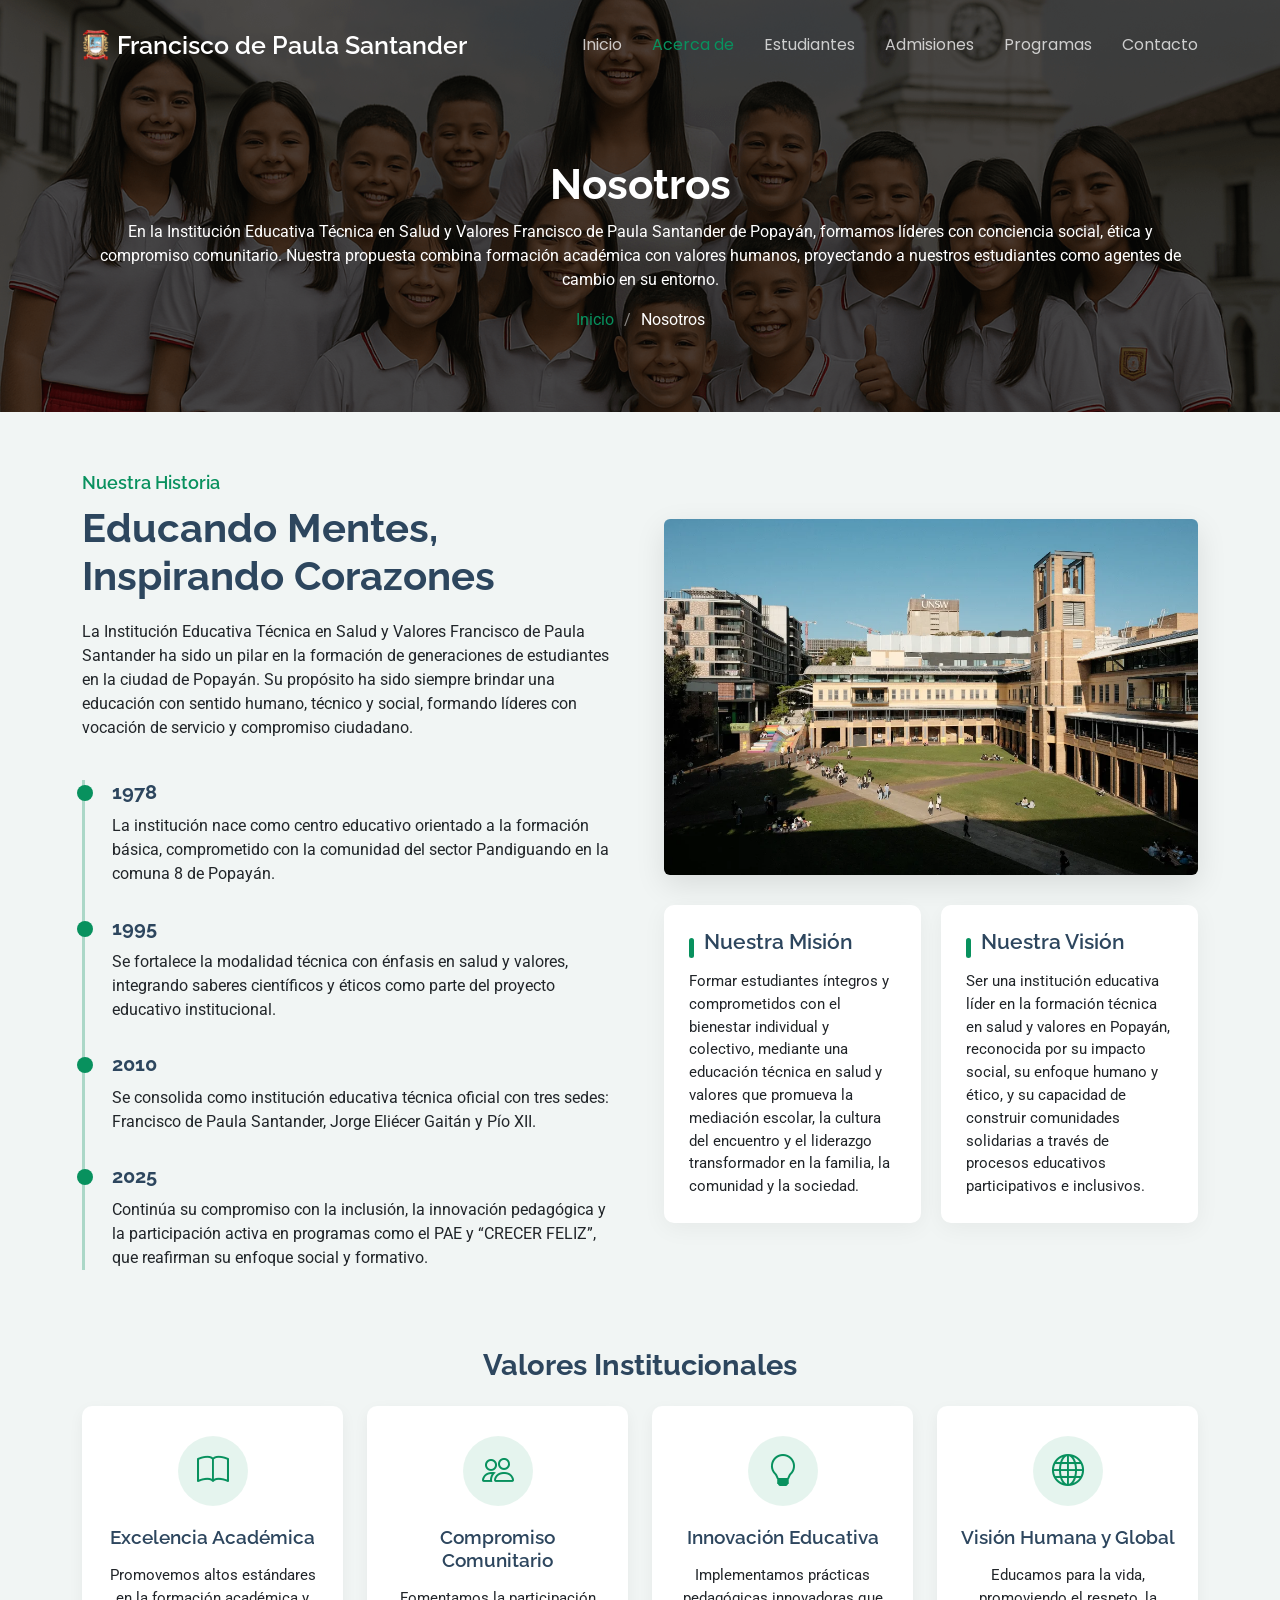
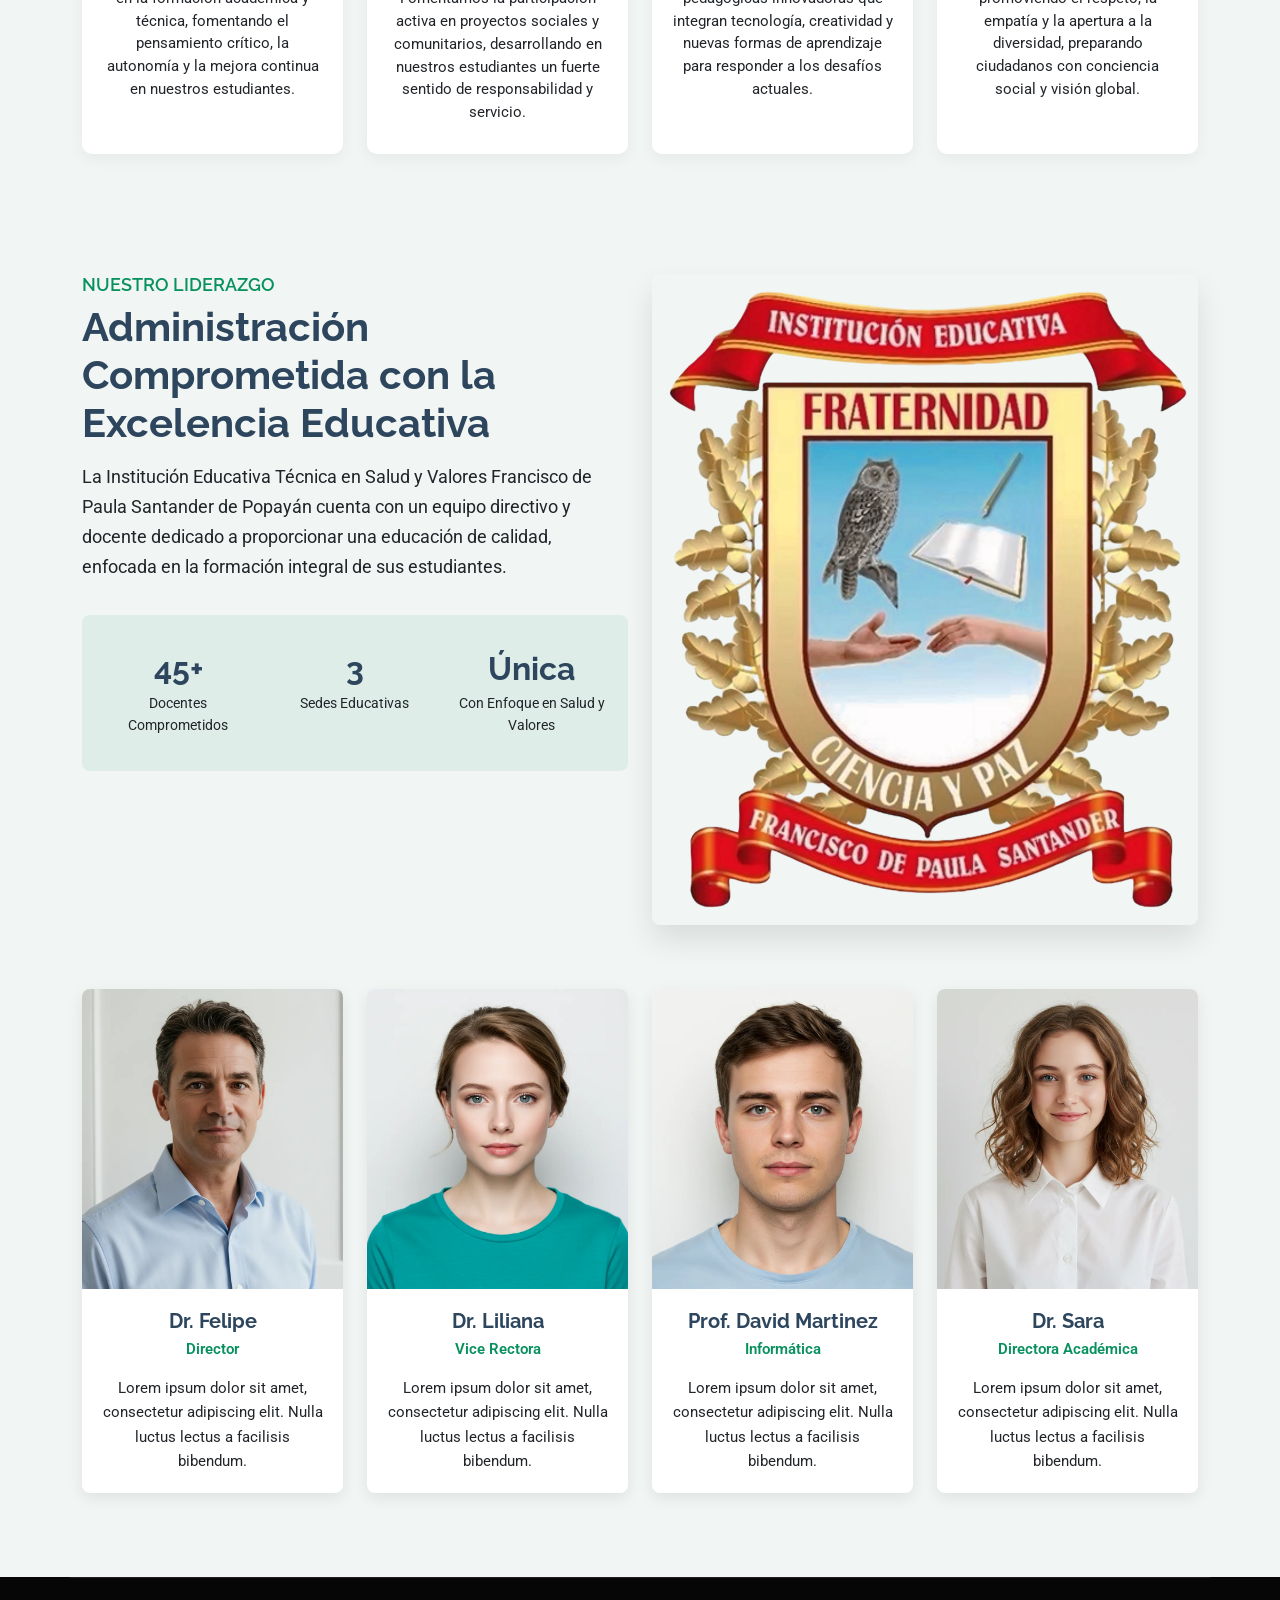
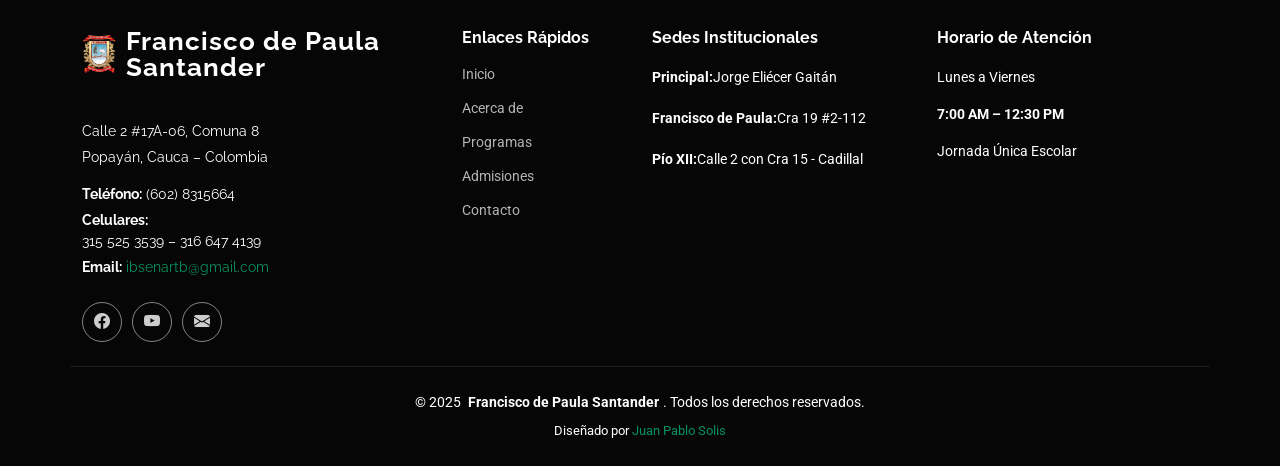
==== commit e6b1ad2b: "Ajuste footer - jps" ====
--- a/about.html
+++ b/about.html
@@ -457,7 +457,7 @@
   <div class="container copyright text-center mt-4">
     <p>© <span>2025</span> <strong class="px-1 sitename">Francisco de Paula Santander</strong>. Todos los derechos reservados.</p>
     <div class="credits">
-      Diseñado por <a href="#">Christopher Homen</a>
+      Diseñado por <a href="#">Juan Pablo Solis</a>
     </div>
   </div>
 
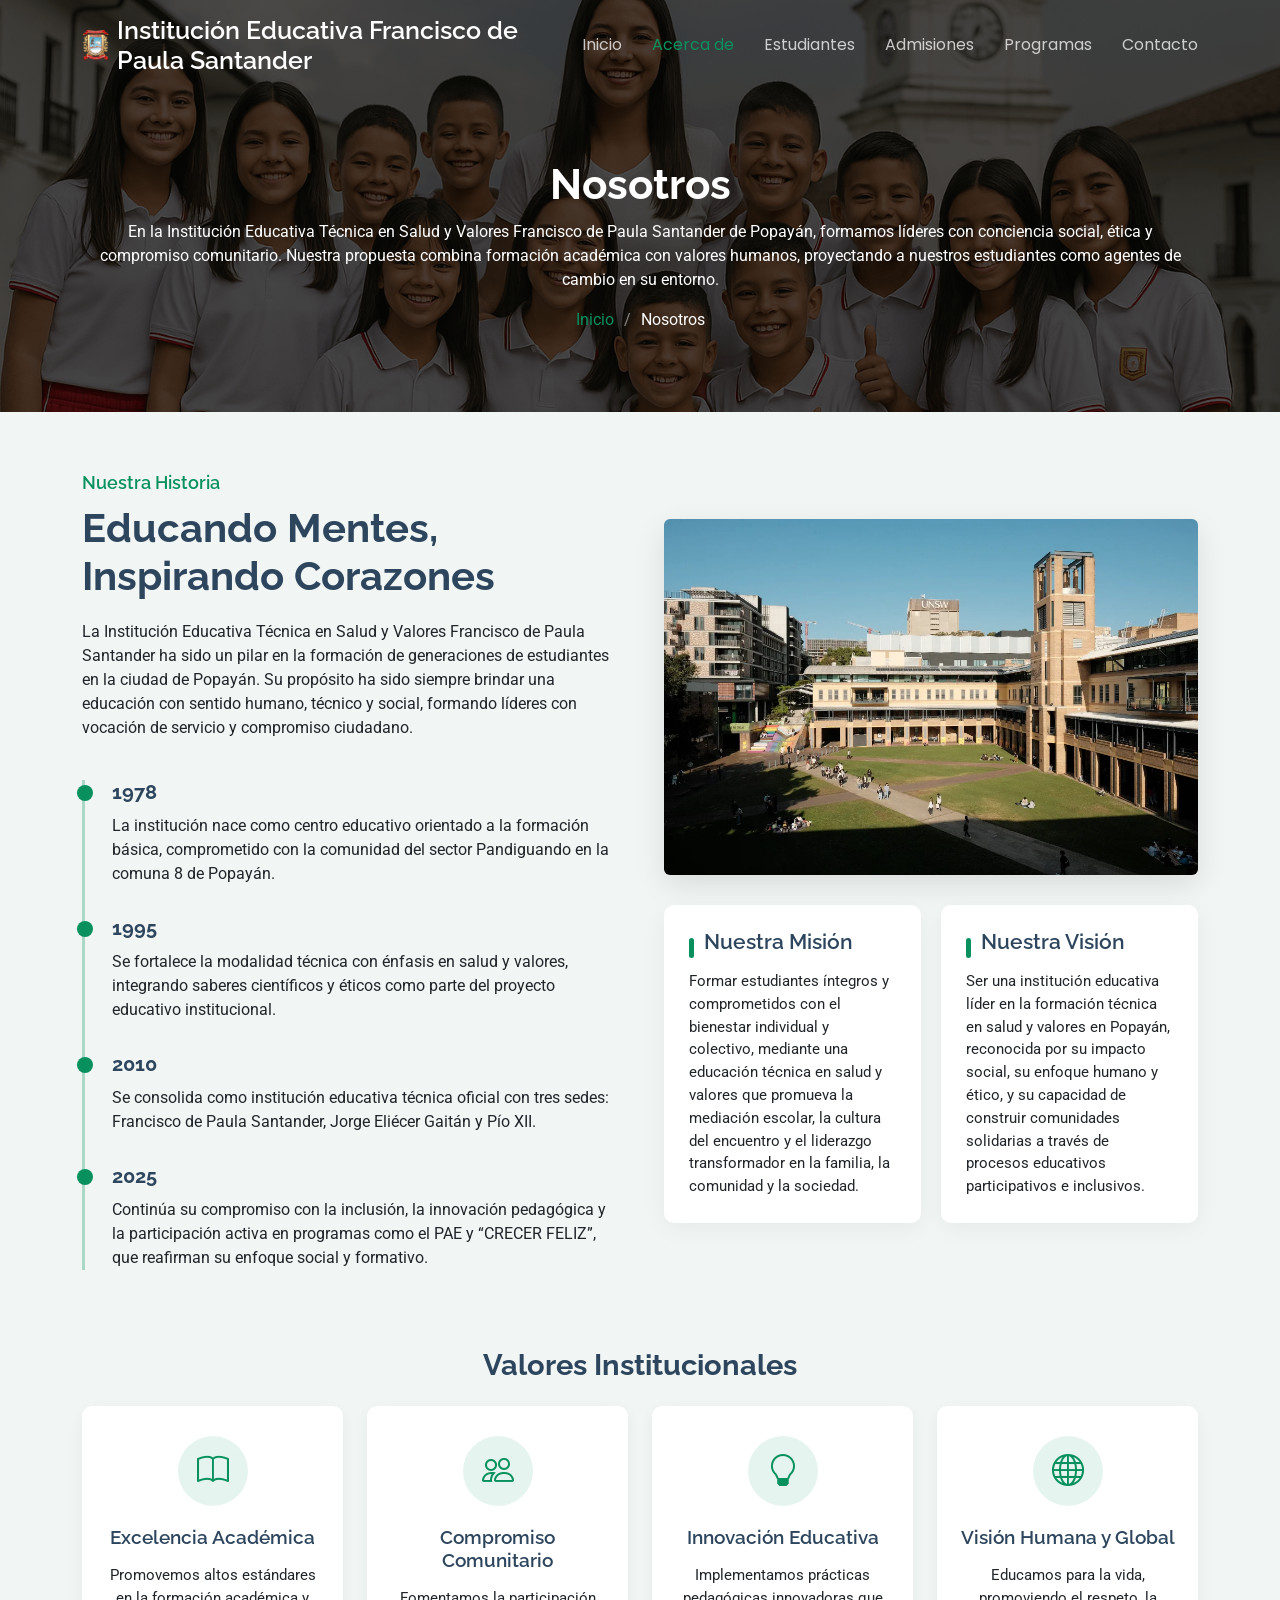
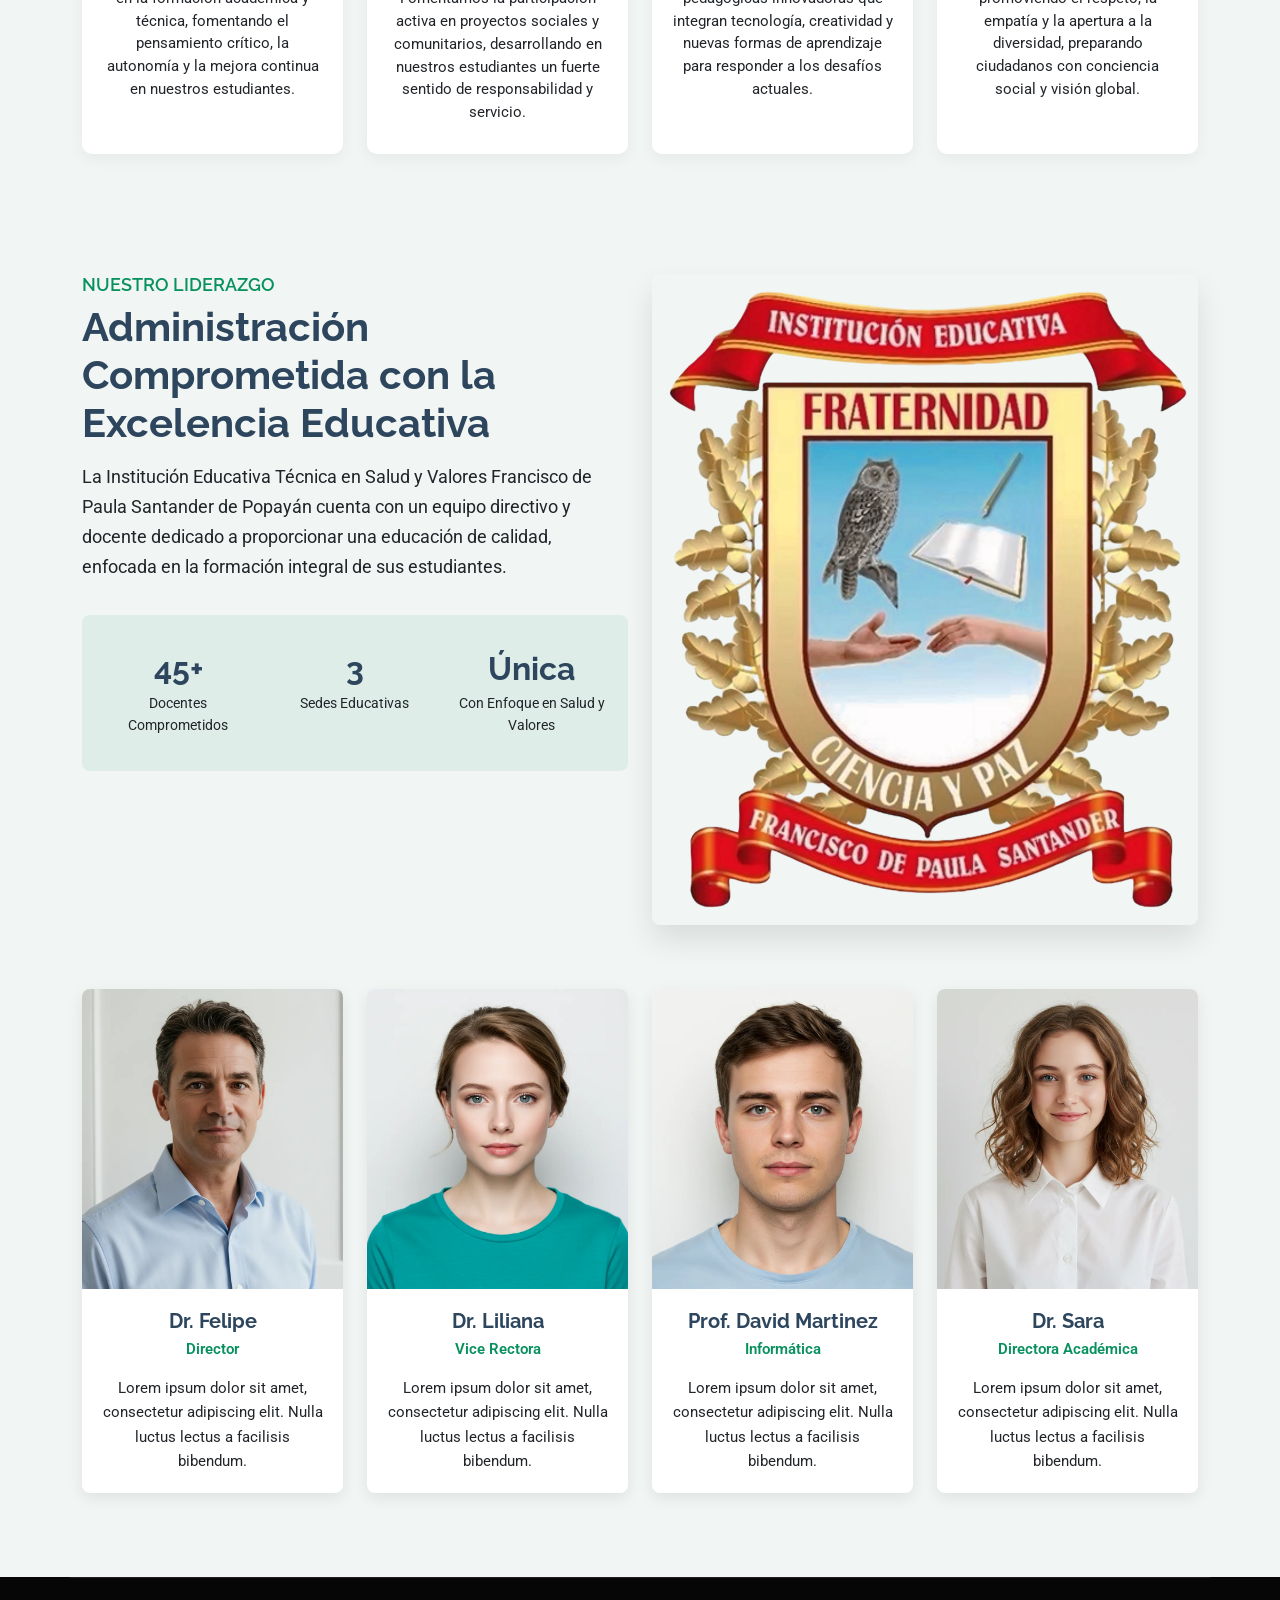
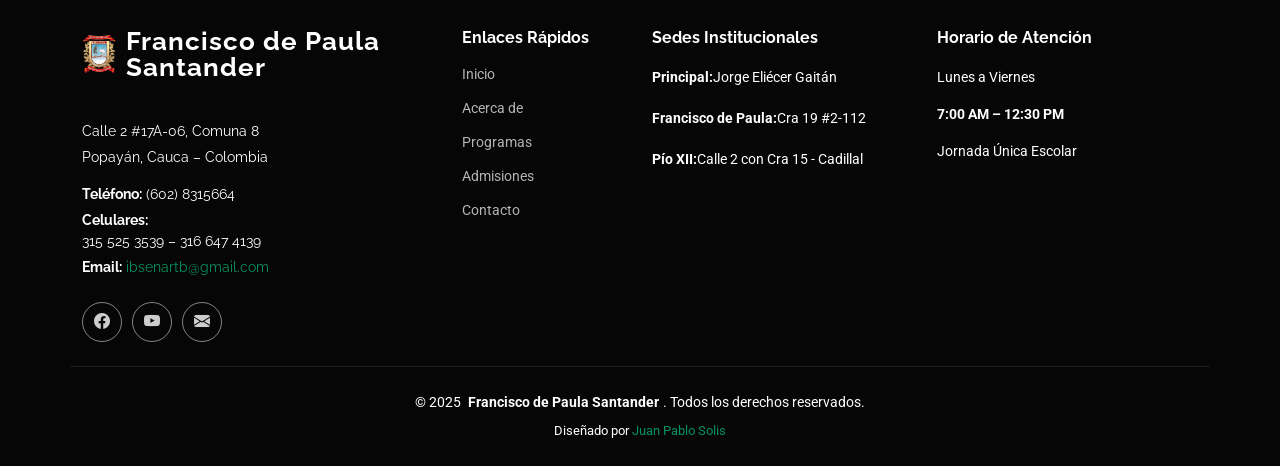
==== commit 68843715: "Ajuste menu bar" ====
--- a/about.html
+++ b/about.html
@@ -37,7 +37,7 @@
 
         <a href="index.html" class="logo d-flex align-items-center">
           <img src="assets/img/logo.webp" alt="logo" style="height: 50vh;">
-          <h1 class="sitename" style="font-size: 2.8vh;">Francisco de Paula Santander</h1>
+          <h1 class="sitename" style="font-size: 2.8vh;">Institución Educativa Francisco de Paula Santander</h1>
         </a>
 
         <nav id="navmenu" class="navmenu">
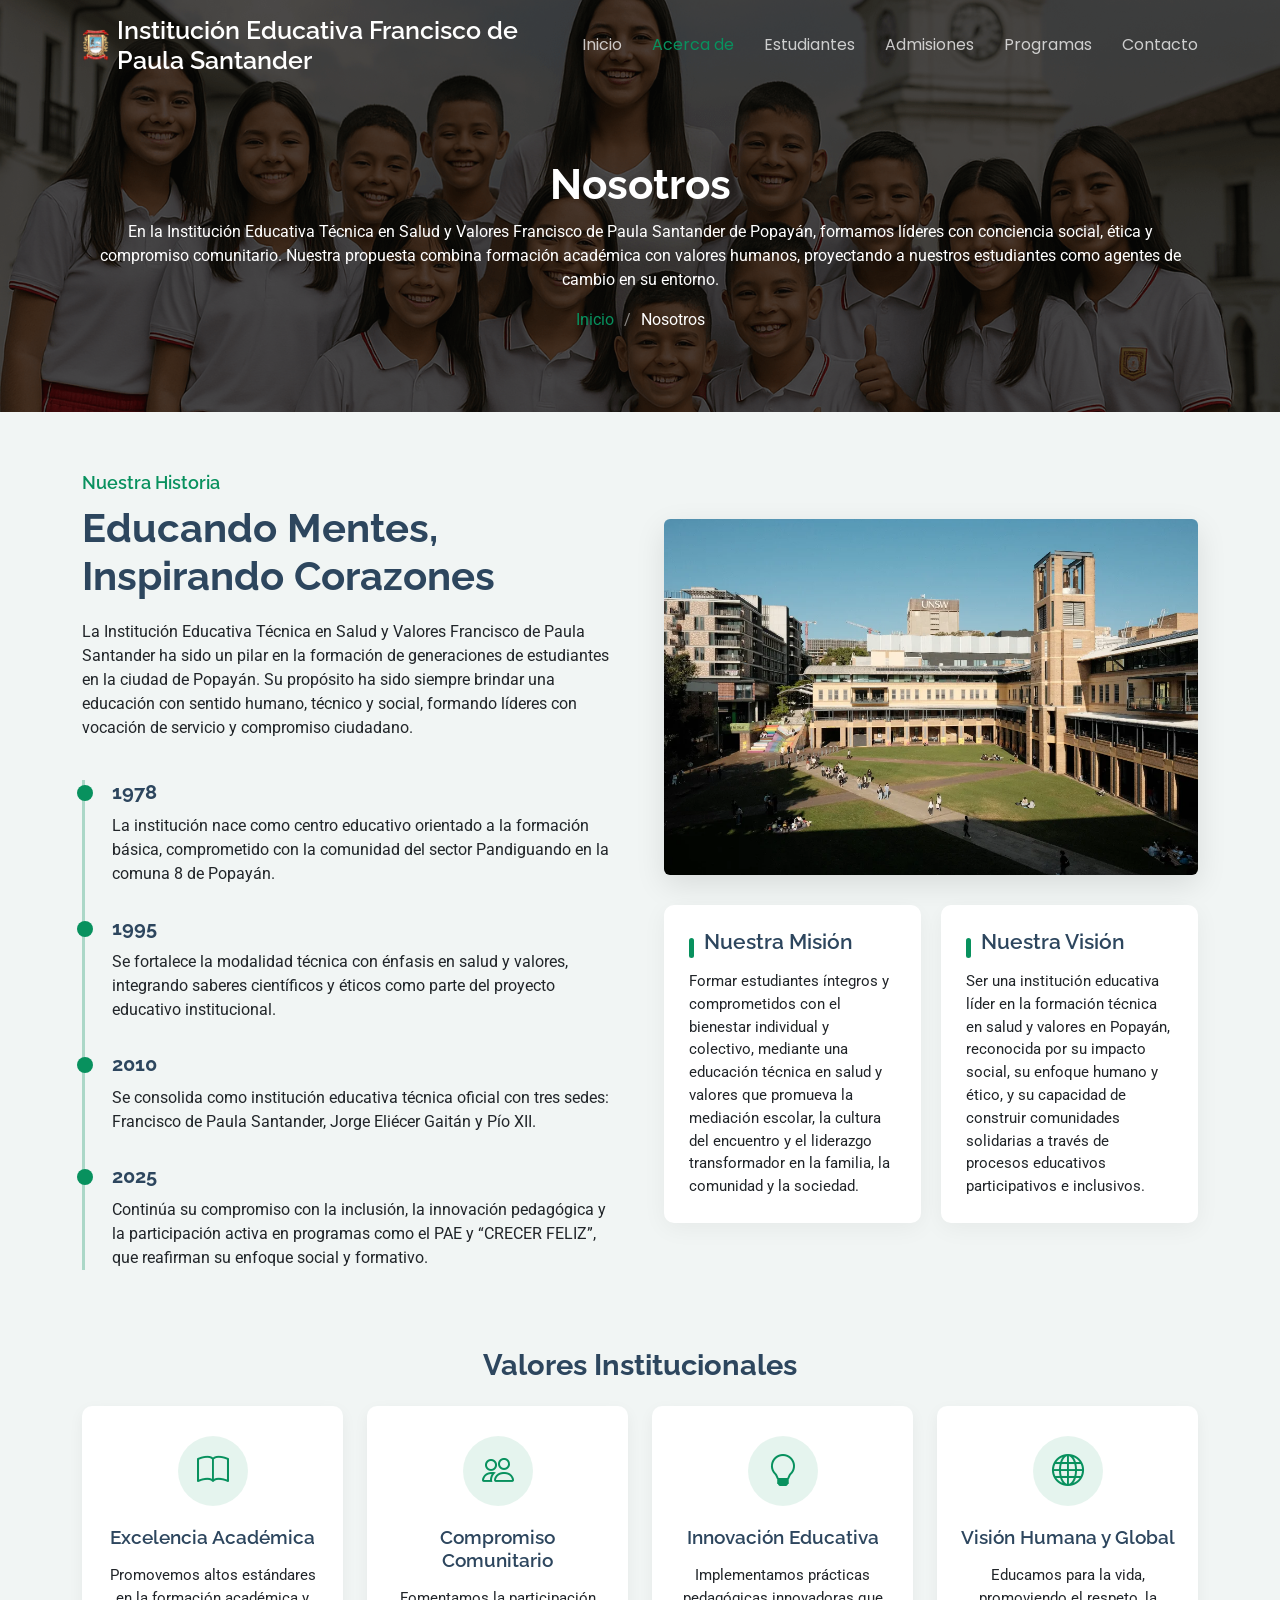
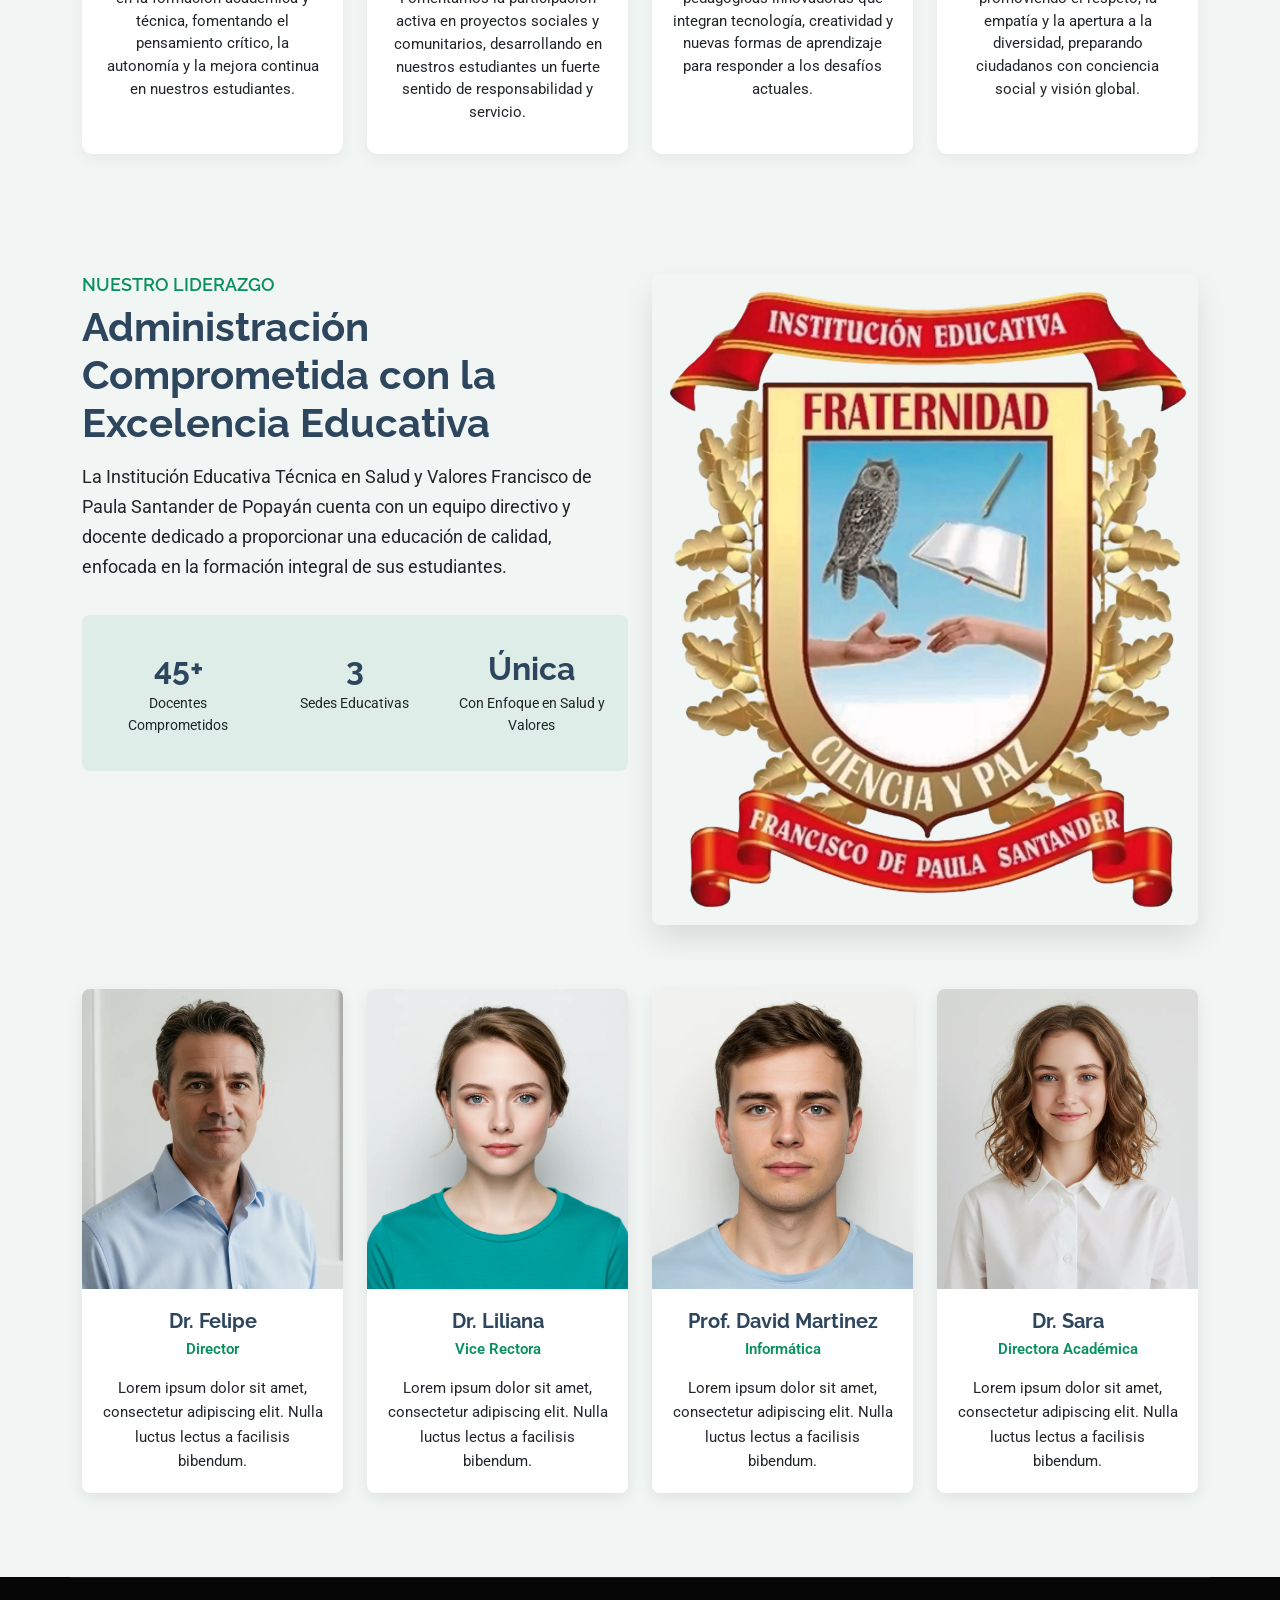
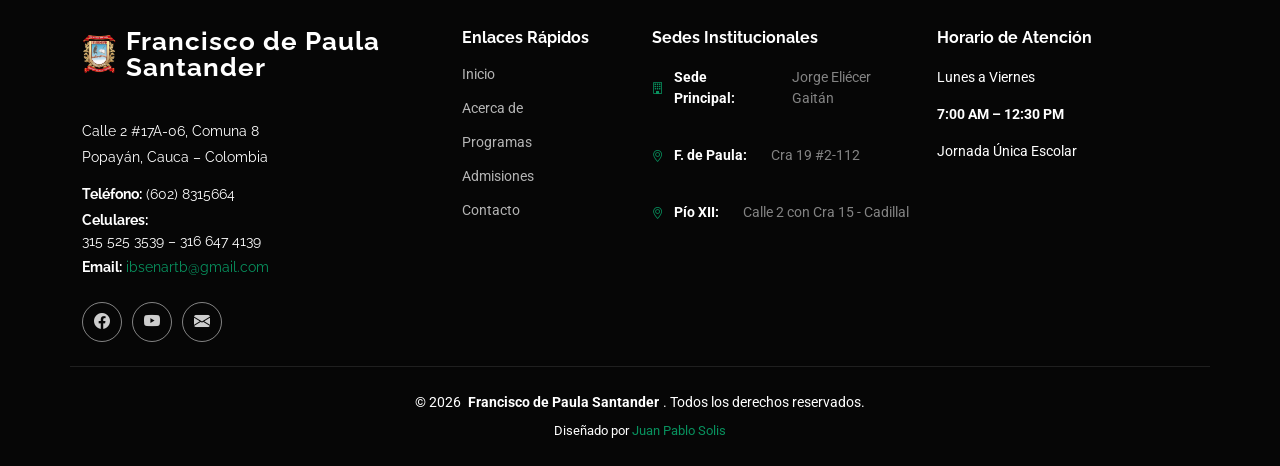
==== commit 80f1394d: "Actualiza diseño de footer con iconos de sedes y año 2026 en todas las páginas" ====
--- a/about.html
+++ b/about.html
@@ -15,7 +15,9 @@
   <!-- Fonts -->
   <link href="https://fonts.googleapis.com" rel="preconnect">
   <link href="https://fonts.gstatic.com" rel="preconnect" crossorigin>
-  <link href="https://fonts.googleapis.com/css2?family=Roboto:ital,wght@0,100;0,300;0,400;0,500;0,700;0,900;1,100;1,300;1,400;1,500;1,700;1,900&family=Poppins:ital,wght@0,100;0,200;0,300;0,400;0,500;0,600;0,700;0,800;0,900;1,100;1,200;1,300;1,400;1,500;1,600;1,700;1,800;1,900&family=Raleway:ital,wght@0,100;0,200;0,300;0,400;0,500;0,600;0,700;0,800;0,900;1,100;1,200;1,300;1,400;1,500;1,600;1,700;1,800;1,900&display=swap" rel="stylesheet">
+  <link
+    href="https://fonts.googleapis.com/css2?family=Roboto:ital,wght@0,100;0,300;0,400;0,500;0,700;0,900;1,100;1,300;1,400;1,500;1,700;1,900&family=Poppins:ital,wght@0,100;0,200;0,300;0,400;0,500;0,600;0,700;0,800;0,900;1,100;1,200;1,300;1,400;1,500;1,600;1,700;1,800;1,900&family=Raleway:ital,wght@0,100;0,200;0,300;0,400;0,500;0,600;0,700;0,800;0,900;1,100;1,200;1,300;1,400;1,500;1,600;1,700;1,800;1,900&display=swap"
+    rel="stylesheet">
 
   <!-- Vendor CSS Files -->
   <link href="assets/vendor/bootstrap/css/bootstrap.min.css" rel="stylesheet">
@@ -26,34 +28,34 @@
 
   <!-- Main CSS File -->
   <link href="assets/css/main.css" rel="stylesheet">
-    <link href="assets/css/logo_about/logo_about.css" rel="stylesheet">
+  <link href="assets/css/logo_about/logo_about.css" rel="stylesheet">
 
 </head>
 
 <body class="about-page">
 
-   <header id="header" class="header d-flex align-items-center fixed-top">
-      <div class="container-fluid container-xl position-relative d-flex align-items-center justify-content-between">
-
-        <a href="index.html" class="logo d-flex align-items-center">
-          <img src="assets/img/logo.webp" alt="logo" style="height: 50vh;">
-          <h1 class="sitename" style="font-size: 2.8vh;">Institución Educativa Francisco de Paula Santander</h1>
-        </a>
-
-        <nav id="navmenu" class="navmenu">
-          <ul>
-            <li><a href="index.html">Inicio</a></li>
-            <li><a href="about.html" class="active">Acerca de</a></li>
-            <li><a href="students-life.html">Estudiantes</a></li>
-            <li><a href="admissions.html" >Admisiones</a></li>
-            <li><a href="academics.html">Programas</a></li>
-            <li><a href="contact.html">Contacto</a></li>
-          </ul>
-          <i class="mobile-nav-toggle d-xl-none bi bi-list"></i>
-        </nav>
-
-      </div>
-    </header>
+  <header id="header" class="header d-flex align-items-center fixed-top">
+    <div class="container-fluid container-xl position-relative d-flex align-items-center justify-content-between">
+
+      <a href="index.html" class="logo d-flex align-items-center">
+        <img src="assets/img/logo.webp" alt="logo" style="height: 50vh;">
+        <h1 class="sitename" style="font-size: 2.8vh;">Institución Educativa Francisco de Paula Santander</h1>
+      </a>
+
+      <nav id="navmenu" class="navmenu">
+        <ul>
+          <li><a href="index.html">Inicio</a></li>
+          <li><a href="about.html" class="active">Acerca de</a></li>
+          <li><a href="students-life.html">Estudiantes</a></li>
+          <li><a href="admissions.html">Admisiones</a></li>
+          <li><a href="academics.html">Programas</a></li>
+          <li><a href="contact.html">Contacto</a></li>
+        </ul>
+        <i class="mobile-nav-toggle d-xl-none bi bi-list"></i>
+      </nav>
+
+    </div>
+  </header>
 
   <main class="main">
 
@@ -61,7 +63,9 @@
     <div class="page-title dark-background" style="background-image: url(assets/img/students-life/1.webp);">
       <div class="container position-relative">
         <h1>Nosotros</h1>
-        <p>En la Institución Educativa Técnica en Salud y Valores Francisco de Paula Santander de Popayán, formamos líderes con conciencia social, ética y compromiso comunitario. Nuestra propuesta combina formación académica con valores humanos, proyectando a nuestros estudiantes como agentes de cambio en su entorno.</p>
+        <p>En la Institución Educativa Técnica en Salud y Valores Francisco de Paula Santander de Popayán, formamos
+          líderes con conciencia social, ética y compromiso comunitario. Nuestra propuesta combina formación académica
+          con valores humanos, proyectando a nuestros estudiantes como agentes de cambio en su entorno.</p>
         <nav class="breadcrumbs">
           <ol>
             <li><a href="index.html">Inicio</a></li>
@@ -81,14 +85,18 @@
             <div class="about-content" data-aos="fade-up" data-aos-delay="200">
               <h3>Nuestra Historia</h3>
               <h2>Educando Mentes, Inspirando Corazones</h2>
-              <p>La Institución Educativa Técnica en Salud y Valores Francisco de Paula Santander ha sido un pilar en la formación de generaciones de estudiantes en la ciudad de Popayán. Su propósito ha sido siempre brindar una educación con sentido humano, técnico y social, formando líderes con vocación de servicio y compromiso ciudadano.</p>
+              <p>La Institución Educativa Técnica en Salud y Valores Francisco de Paula Santander ha sido un pilar en la
+                formación de generaciones de estudiantes en la ciudad de Popayán. Su propósito ha sido siempre brindar
+                una educación con sentido humano, técnico y social, formando líderes con vocación de servicio y
+                compromiso ciudadano.</p>
 
               <div class="timeline">
                 <div class="timeline-item">
                   <div class="timeline-dot"></div>
                   <div class="timeline-content">
                     <h4>1978</h4>
-                      <p>La institución nace como centro educativo orientado a la formación básica, comprometido con la comunidad del sector Pandiguando en la comuna 8 de Popayán.</p>
+                    <p>La institución nace como centro educativo orientado a la formación básica, comprometido con la
+                      comunidad del sector Pandiguando en la comuna 8 de Popayán.</p>
                   </div>
                 </div>
 
@@ -96,7 +104,8 @@
                   <div class="timeline-dot"></div>
                   <div class="timeline-content">
                     <h4>1995</h4>
-                     <p>Se fortalece la modalidad técnica con énfasis en salud y valores, integrando saberes científicos y éticos como parte del proyecto educativo institucional.</p>
+                    <p>Se fortalece la modalidad técnica con énfasis en salud y valores, integrando saberes científicos
+                      y éticos como parte del proyecto educativo institucional.</p>
                   </div>
                 </div>
 
@@ -104,7 +113,8 @@
                   <div class="timeline-dot"></div>
                   <div class="timeline-content">
                     <h4>2010</h4>
-                      <p>Se consolida como institución educativa técnica oficial con tres sedes: Francisco de Paula Santander, Jorge Eliécer Gaitán y Pío XII.</p>
+                    <p>Se consolida como institución educativa técnica oficial con tres sedes: Francisco de Paula
+                      Santander, Jorge Eliécer Gaitán y Pío XII.</p>
                   </div>
                 </div>
 
@@ -112,7 +122,8 @@
                   <div class="timeline-dot"></div>
                   <div class="timeline-content">
                     <h4>2025</h4>
-                      <p>Continúa su compromiso con la inclusión, la innovación pedagógica y la participación activa en programas como el PAE y “CRECER FELIZ”, que reafirman su enfoque social y formativo.</p>
+                    <p>Continúa su compromiso con la inclusión, la innovación pedagógica y la participación activa en
+                      programas como el PAE y “CRECER FELIZ”, que reafirman su enfoque social y formativo.</p>
                   </div>
                 </div>
               </div>
@@ -126,16 +137,20 @@
               <div class="mission-vision" data-aos="fade-up" data-aos-delay="400">
                 <div class="mission">
                   <h3>Nuestra Misión</h3>
-                    <p>
-                      Formar estudiantes íntegros y comprometidos con el bienestar individual y colectivo, mediante una educación técnica en salud y valores que promueva la mediación escolar, la cultura del encuentro y el liderazgo transformador en la familia, la comunidad y la sociedad.
-                    </p>
+                  <p>
+                    Formar estudiantes íntegros y comprometidos con el bienestar individual y colectivo, mediante una
+                    educación técnica en salud y valores que promueva la mediación escolar, la cultura del encuentro y
+                    el liderazgo transformador en la familia, la comunidad y la sociedad.
+                  </p>
                 </div>
 
                 <div class="vision">
                   <h3>Nuestra Visión</h3>
-                    <p>
-                      Ser una institución educativa líder en la formación técnica en salud y valores en Popayán, reconocida por su impacto social, su enfoque humano y ético, y su capacidad de construir comunidades solidarias a través de procesos educativos participativos e inclusivos.
-                    </p>                
+                  <p>
+                    Ser una institución educativa líder en la formación técnica en salud y valores en Popayán,
+                    reconocida por su impacto social, su enfoque humano y ético, y su capacidad de construir comunidades
+                    solidarias a través de procesos educativos participativos e inclusivos.
+                  </p>
                 </div>
               </div>
             </div>
@@ -153,7 +168,8 @@
                       <i class="bi bi-book"></i>
                     </div>
                     <h4>Excelencia Académica</h4>
-                    <p>Promovemos altos estándares en la formación académica y técnica, fomentando el pensamiento crítico, la autonomía y la mejora continua en nuestros estudiantes.</p>
+                    <p>Promovemos altos estándares en la formación académica y técnica, fomentando el pensamiento
+                      crítico, la autonomía y la mejora continua en nuestros estudiantes.</p>
                   </div>
                 </div>
 
@@ -163,7 +179,8 @@
                       <i class="bi bi-people"></i>
                     </div>
                     <h4>Compromiso Comunitario</h4>
-                    <p>Fomentamos la participación activa en proyectos sociales y comunitarios, desarrollando en nuestros estudiantes un fuerte sentido de responsabilidad y servicio.</p>
+                    <p>Fomentamos la participación activa en proyectos sociales y comunitarios, desarrollando en
+                      nuestros estudiantes un fuerte sentido de responsabilidad y servicio.</p>
                   </div>
                 </div>
 
@@ -173,7 +190,8 @@
                       <i class="bi bi-lightbulb"></i>
                     </div>
                     <h4>Innovación Educativa</h4>
-                    <p>Implementamos prácticas pedagógicas innovadoras que integran tecnología, creatividad y nuevas formas de aprendizaje para responder a los desafíos actuales.</p>
+                    <p>Implementamos prácticas pedagógicas innovadoras que integran tecnología, creatividad y nuevas
+                      formas de aprendizaje para responder a los desafíos actuales.</p>
                   </div>
                 </div>
 
@@ -183,7 +201,8 @@
                       <i class="bi bi-globe"></i>
                     </div>
                     <h4>Visión Humana y Global</h4>
-                    <p>Educamos para la vida, promoviendo el respeto, la empatía y la apertura a la diversidad, preparando ciudadanos con conciencia social y visión global.</p>
+                    <p>Educamos para la vida, promoviendo el respeto, la empatía y la apertura a la diversidad,
+                      preparando ciudadanos con conciencia social y visión global.</p>
                   </div>
                 </div>
               </div>
@@ -204,7 +223,9 @@
           <div class="col-lg-6" data-aos="fade-right" data-aos-delay="200">
             <h3 class="section-subtitle">Nuestro Liderazgo</h3>
             <h2 class="section-heading">Administración Comprometida con la Excelencia Educativa</h2>
-            <p class="section-description">La Institución Educativa Técnica en Salud y Valores Francisco de Paula Santander de Popayán cuenta con un equipo directivo y docente dedicado a proporcionar una educación de calidad, enfocada en la formación integral de sus estudiantes.</p>
+            <p class="section-description">La Institución Educativa Técnica en Salud y Valores Francisco de Paula
+              Santander de Popayán cuenta con un equipo directivo y docente dedicado a proporcionar una educación de
+              calidad, enfocada en la formación integral de sus estudiantes.</p>
             <div class="stats-container mt-4">
               <div class="row">
                 <div class="col-md-4 col-6">
@@ -230,11 +251,10 @@
           </div>
           <div class="col-lg-6 d-flex justify-content-center align-items-center ensayo">
             <div class="about-image text-center">
-              <img src="assets/img/logo.webp" 
-                  alt="Nuestro Equipo Directivo" 
-                  class="img-fluid rounded logo-responsive" />
-            </div>
-</div>
+              <img src="assets/img/logo.webp" alt="Nuestro Equipo Directivo"
+                class="img-fluid rounded logo-responsive" />
+            </div>
+          </div>
 
 
         </div>
@@ -254,7 +274,8 @@
                 <div class="leader-info">
                   <h4>Dr. Felipe</h4>
                   <p class="position">Director</p>
-                  <p class="bio">Lorem ipsum dolor sit amet, consectetur adipiscing elit. Nulla luctus lectus a facilisis bibendum.</p>
+                  <p class="bio">Lorem ipsum dolor sit amet, consectetur adipiscing elit. Nulla luctus lectus a
+                    facilisis bibendum.</p>
                 </div>
               </div>
             </div>
@@ -272,7 +293,8 @@
                 <div class="leader-info">
                   <h4>Dr. Liliana</h4>
                   <p class="position">Vice Rectora</p>
-                  <p class="bio">Lorem ipsum dolor sit amet, consectetur adipiscing elit. Nulla luctus lectus a facilisis bibendum.</p>
+                  <p class="bio">Lorem ipsum dolor sit amet, consectetur adipiscing elit. Nulla luctus lectus a
+                    facilisis bibendum.</p>
                 </div>
               </div>
             </div>
@@ -290,7 +312,8 @@
                 <div class="leader-info">
                   <h4>Prof. David Martinez</h4>
                   <p class="position">Informática</p>
-                  <p class="bio">Lorem ipsum dolor sit amet, consectetur adipiscing elit. Nulla luctus lectus a facilisis bibendum.</p>
+                  <p class="bio">Lorem ipsum dolor sit amet, consectetur adipiscing elit. Nulla luctus lectus a
+                    facilisis bibendum.</p>
                 </div>
               </div>
             </div>
@@ -308,7 +331,8 @@
                 <div class="leader-info">
                   <h4>Dr. Sara</h4>
                   <p class="position">Directora Académica</p>
-                  <p class="bio">Lorem ipsum dolor sit amet, consectetur adipiscing elit. Nulla luctus lectus a facilisis bibendum.</p>
+                  <p class="bio">Lorem ipsum dolor sit amet, consectetur adipiscing elit. Nulla luctus lectus a
+                    facilisis bibendum.</p>
                 </div>
               </div>
             </div>
@@ -395,77 +419,89 @@
 
   </main>
 
-<footer id="footer" class="footer position-relative dark-background">
-
-  <div class="container footer-top">
-    <div class="row gy-4">
-
-      <!-- Información institucional -->
-      <div class="col-lg-4 col-md-6 footer-about">
-        <a href="index.html" class="logo d-flex align-items-center">
-          <img src="assets/img/logo.webp" alt="Logo" style="height: 40px; margin-right: 10px;">
-          <span class="sitename">Francisco de Paula Santander</span>
-        </a>
-        <div class="footer-contact pt-3">
-          <p>Calle 2 #17A-06, Comuna 8</p>
-          <p>Popayán, Cauca – Colombia</p>
-          <p class="mt-3"><strong>Teléfono:</strong> <span>(602) 8315664</span></p>
-          <p><strong>Celulares:</strong> <br>315 525 3539 – 316 647 4139</p>
-          <p><strong>Email:</strong> <a href="mailto:ibsenartb@gmail.com">ibsenartb@gmail.com</a></p>
-        </div>
-        <div class="social-links d-flex mt-4">
-          <a href="#"><i class="bi bi-facebook"></i></a>
-          <a href="#"><i class="bi bi-youtube"></i></a>
-          <a href="#"><i class="bi bi-envelope-fill"></i></a>
-        </div>
+  <footer id="footer" class="footer position-relative dark-background">
+
+    <div class="container footer-top">
+      <div class="row gy-4">
+
+        <!-- Información institucional -->
+        <div class="col-lg-4 col-md-6 footer-about">
+          <a href="index.html" class="logo d-flex align-items-center">
+            <img src="assets/img/logo.webp" alt="Logo" style="height: 40px; margin-right: 10px;">
+            <span class="sitename">Francisco de Paula Santander</span>
+          </a>
+          <div class="footer-contact pt-3">
+            <p>Calle 2 #17A-06, Comuna 8</p>
+            <p>Popayán, Cauca – Colombia</p>
+            <p class="mt-3"><strong>Teléfono:</strong> <span>(602) 8315664</span></p>
+            <p><strong>Celulares:</strong> <br>315 525 3539 – 316 647 4139</p>
+            <p><strong>Email:</strong> <a href="mailto:ibsenartb@gmail.com">ibsenartb@gmail.com</a></p>
+          </div>
+          <div class="social-links d-flex mt-4">
+            <a href="#"><i class="bi bi-facebook"></i></a>
+            <a href="#"><i class="bi bi-youtube"></i></a>
+            <a href="#"><i class="bi bi-envelope-fill"></i></a>
+          </div>
+        </div>
+
+        <!-- Enlaces útiles -->
+        <div class="col-lg-2 col-md-3 footer-links">
+          <h4>Enlaces Rápidos</h4>
+          <ul>
+            <li><a href="index.html">Inicio</a></li>
+            <li><a href="about.html">Acerca de</a></li>
+            <li><a href="academics.html">Programas</a></li>
+            <li><a href="admissions.html">Admisiones</a></li>
+            <li><a href="contact.html">Contacto</a></li>
+          </ul>
+        </div>
+
+        <!-- Sedes -->
+        <div class="col-lg-3 col-md-3 footer-links">
+          <h4>Sedes Institucionales</h4>
+          <ul class="list-unstyled">
+            <li class="mb-3">
+              <i class="bi bi-building me-2" style="color: var(--accent-color);"></i><strong>Sede
+                Principal:</strong><br>
+              <span class="ms-4 text-white-50">Jorge Eliécer Gaitán</span>
+            </li>
+            <li class="mb-3">
+              <i class="bi bi-geo-alt me-2" style="color: var(--accent-color);"></i><strong>F. de Paula:</strong><br>
+              <span class="ms-4 text-white-50">Cra 19 #2-112</span>
+            </li>
+            <li class="mb-3">
+              <i class="bi bi-geo-alt me-2" style="color: var(--accent-color);"></i><strong>Pío XII:</strong><br>
+              <span class="ms-4 text-white-50">Calle 2 con Cra 15 - Cadillal</span>
+            </li>
+          </ul>
+        </div>
+
+        <!-- Horario -->
+        <div class="col-lg-3 col-md-6 footer-links">
+          <h4>Horario de Atención</h4>
+          <p>Lunes a Viernes</p>
+          <p><strong>7:00 AM – 12:30 PM</strong></p>
+          <p>Jornada Única Escolar</p>
+        </div>
+
       </div>
-
-      <!-- Enlaces útiles -->
-      <div class="col-lg-2 col-md-3 footer-links">
-        <h4>Enlaces Rápidos</h4>
-        <ul>
-          <li><a href="index.html">Inicio</a></li>
-          <li><a href="about.html">Acerca de</a></li>
-          <li><a href="academics.html">Programas</a></li>
-          <li><a href="admissions.html">Admisiones</a></li>
-          <li><a href="contact.html">Contacto</a></li>
-        </ul>
+    </div>
+
+    <!-- Créditos -->
+    <div class="container copyright text-center mt-4">
+      <p>© <span>2026</span> <strong class="px-1 sitename">Francisco de Paula Santander</strong>. Todos los derechos
+        reservados.</p>
+      <div class="credits">
+        Diseñado por <a href="#">Juan Pablo Solis</a>
       </div>
-
-      <!-- Sedes -->
-      <div class="col-lg-3 col-md-3 footer-links">
-        <h4>Sedes Institucionales</h4>
-        <ul>
-          <li><strong>Principal:</strong> Jorge Eliécer Gaitán</li>
-          <li><strong>Francisco de Paula:</strong> Cra 19 #2-112</li>
-          <li><strong>Pío XII:</strong> Calle 2 con Cra 15 - Cadillal</li>
-        </ul>
-      </div>
-
-      <!-- Horario -->
-      <div class="col-lg-3 col-md-6 footer-links">
-        <h4>Horario de Atención</h4>
-        <p>Lunes a Viernes</p>
-        <p><strong>7:00 AM – 12:30 PM</strong></p>
-        <p>Jornada Única Escolar</p>
-      </div>
-
     </div>
-  </div>
-
-  <!-- Créditos -->
-  <div class="container copyright text-center mt-4">
-    <p>© <span>2025</span> <strong class="px-1 sitename">Francisco de Paula Santander</strong>. Todos los derechos reservados.</p>
-    <div class="credits">
-      Diseñado por <a href="#">Juan Pablo Solis</a>
-    </div>
-  </div>
-
-</footer>
+
+  </footer>
 
 
   <!-- Scroll Top -->
-  <a href="#" id="scroll-top" class="scroll-top d-flex align-items-center justify-content-center"><i class="bi bi-arrow-up-short"></i></a>
+  <a href="#" id="scroll-top" class="scroll-top d-flex align-items-center justify-content-center"><i
+      class="bi bi-arrow-up-short"></i></a>
 
   <!-- Preloader -->
   <div id="preloader"></div>
--- a/assets/css/main.css
+++ b/assets/css/main.css
@@ -8222,4 +8222,41 @@
 --------------------------------------------------------------*/
 .starter-section {
   /* Add your styles here */
-}+}
+/* Custom spacing for Adjudication Section to avoid image overlap */
+.adjudication-spacing {
+  margin-top: 50px;
+  position: relative;
+  z-index: 20;
+}
+@media (min-width: 992px) {
+  .adjudication-spacing {
+    margin-top: 250px;
+  }
+}
+
+/* Mobile Text Alignment Fixes */
+@media (max-width: 768px) {
+  .section-title h2, .section-title p {
+    text-align: center;
+  }
+  .about .display-6, .about .lead, .about .stat-box {
+    text-align: center;
+  }
+  .about .stat-box {
+    align-items: center;
+    width: 100%;
+    max-width: 200px;
+    margin: 0 auto;
+  }
+  .about .d-flex.flex-wrap {
+    justify-content: center;
+  }
+  .adjudication-spacing {
+    text-align: center;
+  }
+  .adjudication-spacing .d-flex {
+    flex-direction: column !important;
+    gap: 15px;
+  }
+}
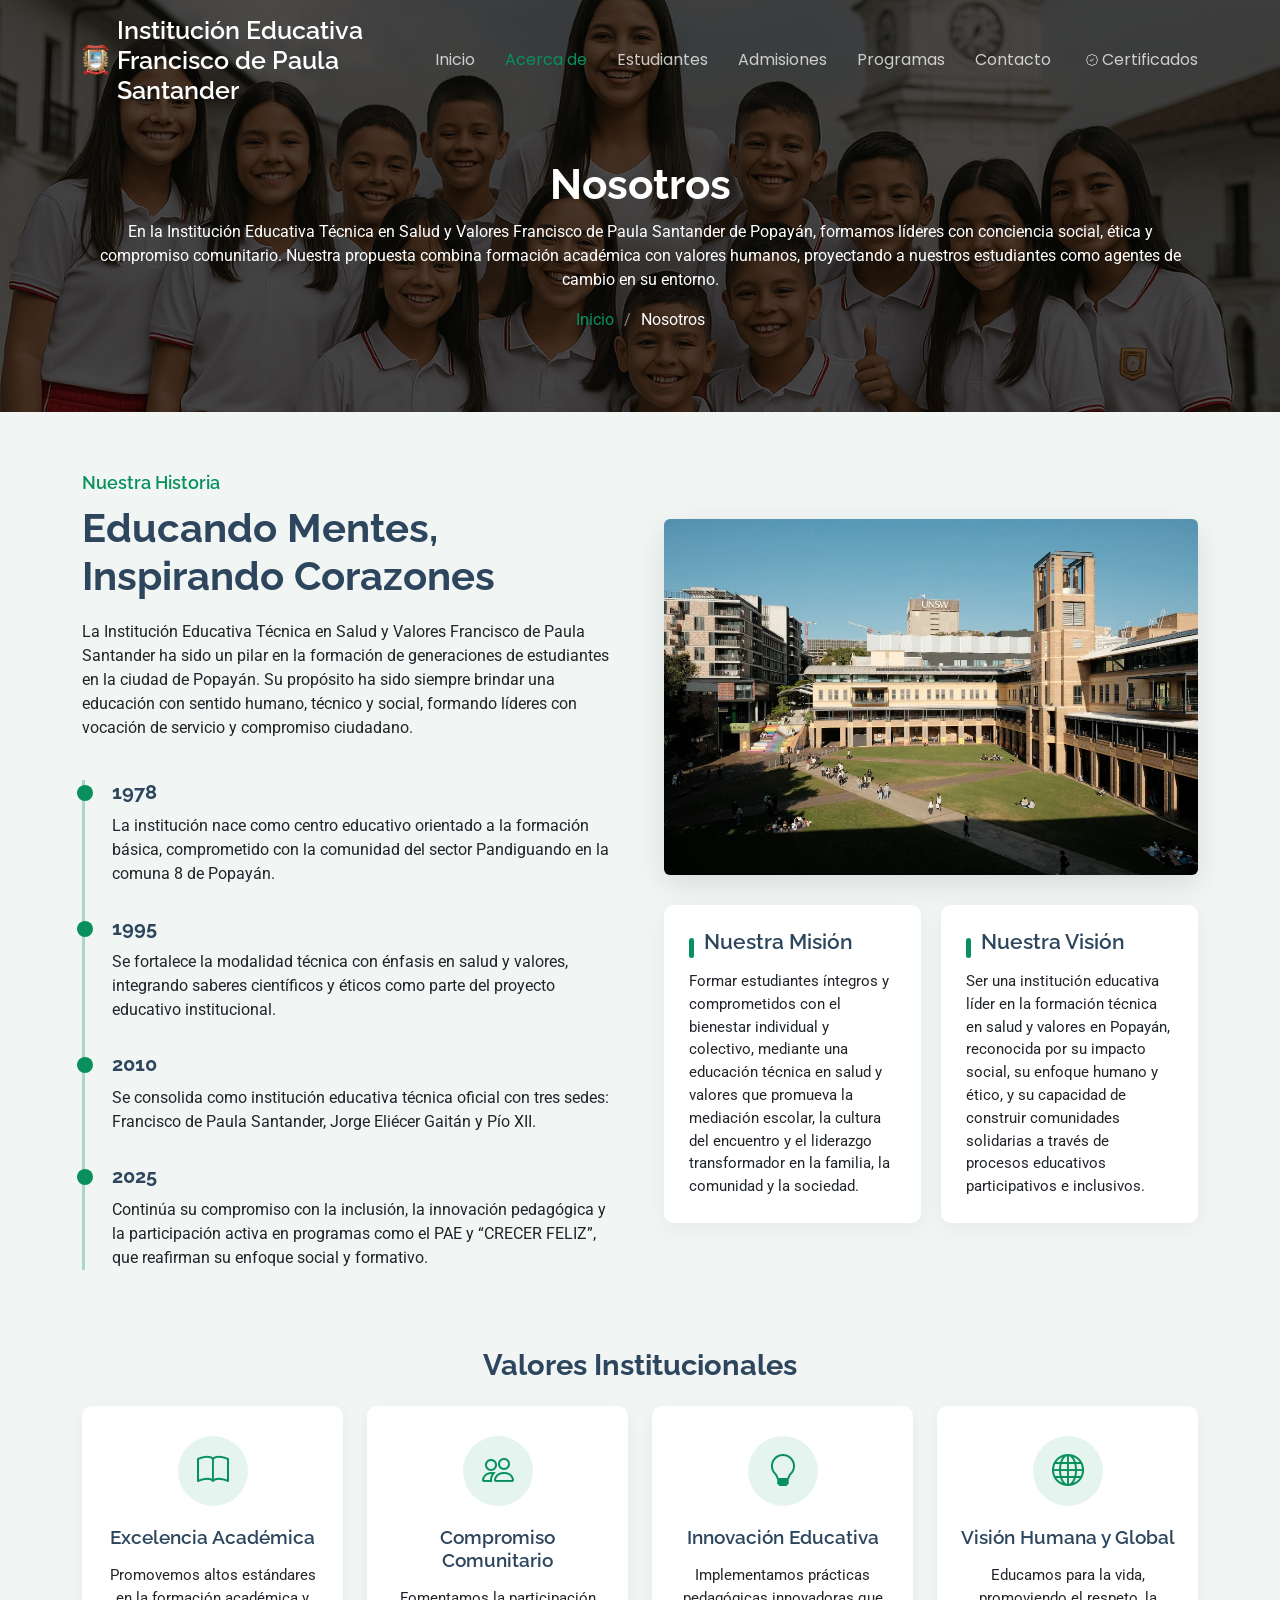
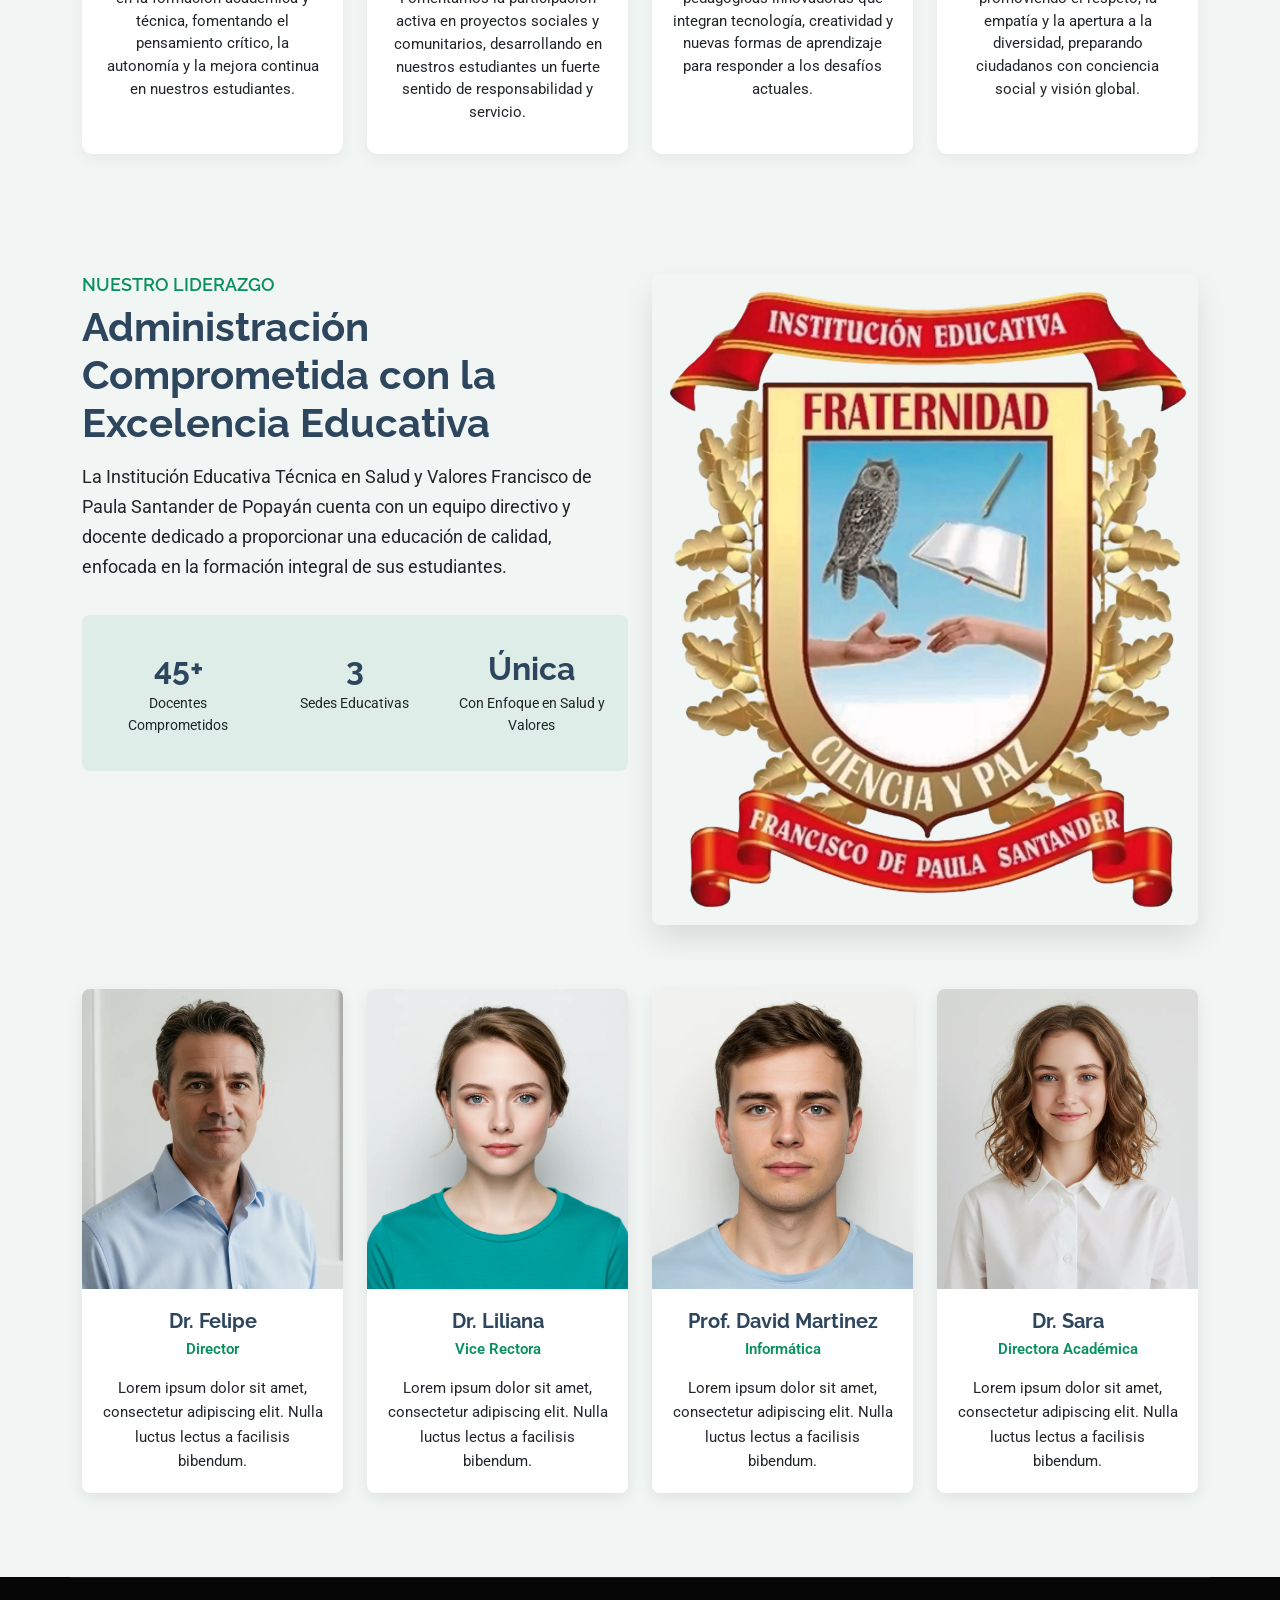
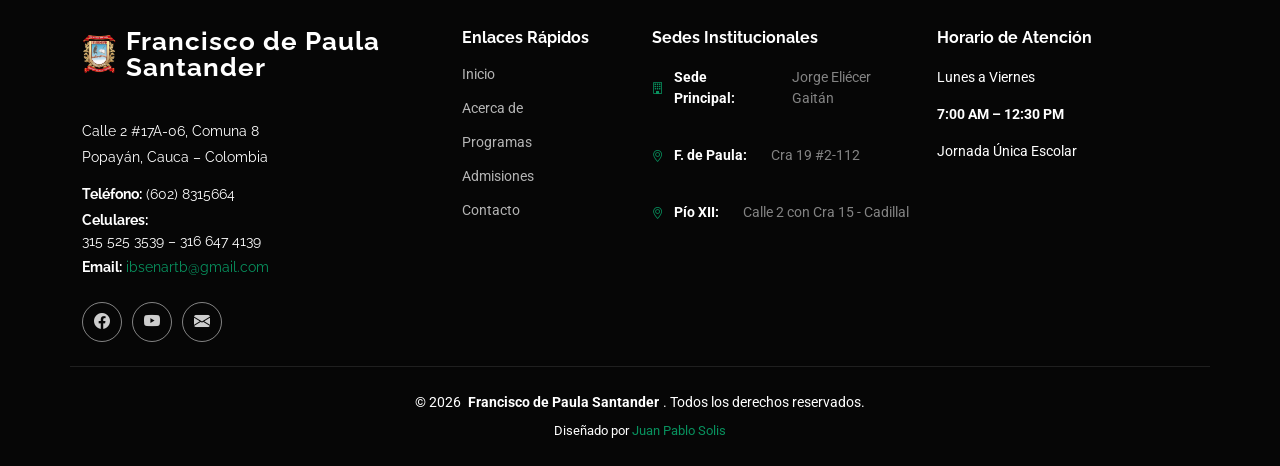
==== commit 55215d80: "feat: integrar acceso a certificados digitales (Semana de la Salud) en el menú y novedades" ====
--- a/about.html
+++ b/about.html
@@ -50,6 +50,7 @@
           <li><a href="admissions.html">Admisiones</a></li>
           <li><a href="academics.html">Programas</a></li>
           <li><a href="contact.html">Contacto</a></li>
+          <li><a href="https://certificadoietfps.netlify.app/" target="_blank" rel="noopener noreferrer"><i class="bi bi-patch-check me-1"></i> Certificados</a></li>
         </ul>
         <i class="mobile-nav-toggle d-xl-none bi bi-list"></i>
       </nav>
--- a/assets/css/main.css
+++ b/assets/css/main.css
@@ -14,29 +14,41 @@
 --------------------------------------------------------------*/
 /* Fonts */
 :root {
-  --default-font: "Roboto",  system-ui, -apple-system, "Segoe UI", Roboto, "Helvetica Neue", Arial, "Noto Sans", "Liberation Sans", sans-serif, "Apple Color Emoji", "Segoe UI Emoji", "Segoe UI Symbol", "Noto Color Emoji";
-  --heading-font: "Raleway",  sans-serif;
-  --nav-font: "Poppins",  sans-serif;
+  --default-font: "Roboto", system-ui, -apple-system, "Segoe UI", Roboto, "Helvetica Neue", Arial, "Noto Sans", "Liberation Sans", sans-serif, "Apple Color Emoji", "Segoe UI Emoji", "Segoe UI Symbol", "Noto Color Emoji";
+  --heading-font: "Raleway", sans-serif;
+  --nav-font: "Poppins", sans-serif;
 }
 
 /* Global Colors - The following color variables are used throughout the website. Updating them here will change the color scheme of the entire website */
-:root { 
-  --background-color: #f1f5f4; /* Background color for the entire website, including individual sections */
-  --default-color: #212529; /* Default color used for the majority of the text content across the entire website */
-  --heading-color: #2d465e; /* Color for headings, subheadings and title throughout the website */
-  --accent-color: #08915e; /* Accent color that represents your brand on the website. It's used for buttons, links, and other elements that need to stand out */
-  --surface-color: #ffffff; /* The surface color is used as a background of boxed elements within sections, such as cards, icon boxes, or other elements that require a visual separation from the global background. */
-  --contrast-color: #ffffff; /* Contrast color for text, ensuring readability against backgrounds of accent, heading, or default colors. */
+:root {
+  --background-color: #f1f5f4;
+  /* Background color for the entire website, including individual sections */
+  --default-color: #212529;
+  /* Default color used for the majority of the text content across the entire website */
+  --heading-color: #2d465e;
+  /* Color for headings, subheadings and title throughout the website */
+  --accent-color: #08915e;
+  /* Accent color that represents your brand on the website. It's used for buttons, links, and other elements that need to stand out */
+  --surface-color: #ffffff;
+  /* The surface color is used as a background of boxed elements within sections, such as cards, icon boxes, or other elements that require a visual separation from the global background. */
+  --contrast-color: #ffffff;
+  /* Contrast color for text, ensuring readability against backgrounds of accent, heading, or default colors. */
 }
 
 /* Nav Menu Colors - The following color variables are used specifically for the navigation menu. They are separate from the global colors to allow for more customization options */
 :root {
-  --nav-color: rgba(255, 255, 255, 0.75);  /* The default color of the main navmenu links */
-  --nav-hover-color: #08915e; /* Applied to main navmenu links when they are hovered over or active */
-  --nav-mobile-background-color: #ffffff; /* Used as the background color for mobile navigation menu */
-  --nav-dropdown-background-color: #ffffff; /* Used as the background color for dropdown items that appear when hovering over primary navigation items */
-  --nav-dropdown-color: #212529; /* Used for navigation links of the dropdown items in the navigation menu. */
-  --nav-dropdown-hover-color: #08915e; /* Similar to --nav-hover-color, this color is applied to dropdown navigation links when they are hovered over. */
+  --nav-color: rgba(255, 255, 255, 0.75);
+  /* The default color of the main navmenu links */
+  --nav-hover-color: #08915e;
+  /* Applied to main navmenu links when they are hovered over or active */
+  --nav-mobile-background-color: #ffffff;
+  /* Used as the background color for mobile navigation menu */
+  --nav-dropdown-background-color: #ffffff;
+  /* Used as the background color for dropdown items that appear when hovering over primary navigation items */
+  --nav-dropdown-color: #212529;
+  /* Used for navigation links of the dropdown items in the navigation menu. */
+  --nav-dropdown-hover-color: #08915e;
+  /* Similar to --nav-hover-color, this color is applied to dropdown navigation links when they are hovered over. */
 }
 
 /* Color Presets - These classes override global colors when applied to any section or element, providing reuse of the sam color scheme. */
@@ -750,6 +762,16 @@
   z-index: 1;
 }
 
+@media (max-width: 768px) {
+  .hero .hero-container .video-background {
+    display: none;
+  }
+
+  .hero .hero-container {
+    background: url('../img/education/education-1.webp') center center/cover no-repeat;
+  }
+}
+
 .hero .hero-container .overlay {
   position: absolute;
   top: 0;
@@ -913,6 +935,10 @@
   flex-shrink: 0;
 }
 
+.hero .hero-container .stats-card .stats-grid .stat-item .stat-content {
+  text-align: left;
+}
+
 .hero .hero-container .stats-card .stats-grid .stat-item .stat-content h4 {
   font-size: 1.6rem;
   font-weight: 800;
@@ -927,9 +953,18 @@
 }
 
 @media (max-width: 576px) {
+  .hero .hero-container .stats-card {
+    padding: 30px 20px;
+  }
   .hero .hero-container .stats-card .stats-grid {
     grid-template-columns: 1fr;
-    gap: 20px;
+    gap: 15px;
+  }
+  .hero .hero-container .stats-card .stats-grid .stat-item {
+    background: rgba(255, 255, 255, 0.05);
+    padding: 15px;
+    border-radius: 20px;
+    border: 1px solid rgba(255, 255, 255, 0.1);
   }
 }
 
@@ -1075,7 +1110,7 @@
 
 .about .image-stack .image-stack-item {
   position: absolute;
-  width: 80%;
+  width: 60%;
   height: auto;
   transition: transform 0.5s ease;
 }
@@ -8223,12 +8258,14 @@
 .starter-section {
   /* Add your styles here */
 }
+
 /* Custom spacing for Adjudication Section to avoid image overlap */
 .adjudication-spacing {
   margin-top: 50px;
   position: relative;
   z-index: 20;
 }
+
 @media (min-width: 992px) {
   .adjudication-spacing {
     margin-top: 250px;
@@ -8237,26 +8274,1090 @@
 
 /* Mobile Text Alignment Fixes */
 @media (max-width: 768px) {
-  .section-title h2, .section-title p {
+
+  .section-title h2,
+  .section-title p {
     text-align: center;
   }
-  .about .display-6, .about .lead, .about .stat-box {
+
+  .about .display-6,
+  .about .lead,
+  .about .stat-box {
     text-align: center;
   }
+
   .about .stat-box {
     align-items: center;
     width: 100%;
     max-width: 200px;
     margin: 0 auto;
   }
+
   .about .d-flex.flex-wrap {
     justify-content: center;
   }
+
   .adjudication-spacing {
     text-align: center;
   }
+
   .adjudication-spacing .d-flex {
     flex-direction: column !important;
     gap: 15px;
   }
 }
+
+/*--------------------------------------------------------------
+# Bento Gallery (Apple Style)
+--------------------------------------------------------------*/
+.bento-gallery {
+  display: grid;
+  grid-template-columns: repeat(4, 1fr);
+  grid-auto-rows: 250px;
+  gap: 20px;
+  padding: 20px 0;
+}
+
+.bento-item {
+  position: relative;
+  overflow: hidden;
+  border-radius: 24px;
+  background-color: var(--surface-color);
+  box-shadow: 0 10px 30px rgba(0, 0, 0, 0.05);
+  transition: transform 0.4s cubic-bezier(0.165, 0.84, 0.44, 1), box-shadow 0.4s ease;
+}
+
+.bento-item:hover {
+  transform: translateY(-5px) scale(1.02);
+  box-shadow: 0 20px 40px rgba(0, 0, 0, 0.1);
+  z-index: 2;
+}
+
+.bento-item img {
+  width: 100%;
+  height: 100%;
+  object-fit: cover;
+  transition: transform 0.8s ease;
+}
+
+.bento-item:hover img {
+  transform: scale(1.05);
+}
+
+.bento-span-2 {
+  grid-column: span 2;
+}
+
+.bento-row-2 {
+  grid-row: span 2;
+}
+
+@media (max-width: 991px) {
+  .bento-gallery {
+    grid-template-columns: repeat(2, 1fr);
+    grid-auto-rows: 200px;
+  }
+}
+
+@media (max-width: 575px) {
+  .bento-gallery {
+    grid-template-columns: 1fr;
+    grid-auto-rows: 250px;
+  }
+  .bento-span-2 {
+    grid-column: span 1;
+  }
+}
+
+/*--------------------------------------------------------------
+# News Carousel (Apple Immersive Style)
+--------------------------------------------------------------*/
+.news-card {
+  position: relative;
+  background: var(--surface-color);
+  border-radius: 30px;
+  overflow: hidden;
+  box-shadow: 0 15px 35px rgba(0, 0, 0, 0.1);
+  transition: all 0.5s cubic-bezier(0.25, 1, 0.5, 1);
+  height: 450px;
+  display: block;
+}
+
+.news-card:hover {
+  transform: translateY(-10px) scale(1.02);
+  box-shadow: 0 25px 50px rgba(0, 0, 0, 0.15);
+}
+
+.news-card .news-img {
+  position: absolute;
+  top: 0;
+  left: 0;
+  width: 100%;
+  height: 100%;
+  z-index: 1;
+}
+
+.news-card .news-img::after {
+  content: '';
+  position: absolute;
+  inset: 0;
+  background: linear-gradient(to top, rgba(0,0,0,0.85) 0%, rgba(0,0,0,0.3) 50%, rgba(0,0,0,0.1) 100%);
+  z-index: 2;
+  transition: opacity 0.5s ease;
+}
+
+.news-card:hover .news-img::after {
+  opacity: 0.9;
+}
+
+.news-card .news-img img {
+  width: 100%;
+  height: 100%;
+  object-fit: cover;
+  transition: transform 0.8s cubic-bezier(0.25, 1, 0.5, 1);
+}
+
+.news-card:hover .news-img img {
+  transform: scale(1.08);
+}
+
+.news-card .news-content {
+  position: absolute;
+  bottom: 0;
+  left: 0;
+  width: 100%;
+  padding: 30px;
+  z-index: 3;
+  color: #fff;
+  display: flex;
+  flex-direction: column;
+  justify-content: flex-end;
+}
+
+.news-card .news-date {
+  font-size: 12px;
+  font-weight: 700;
+  color: rgba(255, 255, 255, 0.9);
+  margin-bottom: 12px;
+  text-transform: uppercase;
+  letter-spacing: 2px;
+  background: rgba(255,255,255,0.2);
+  backdrop-filter: blur(10px);
+  -webkit-backdrop-filter: blur(10px);
+  padding: 6px 14px;
+  border-radius: 20px;
+  align-self: flex-start;
+  border: 1px solid rgba(255,255,255,0.1);
+}
+
+.news-card h3 {
+  font-size: 26px;
+  font-weight: 800;
+  margin-bottom: 12px;
+  color: #fff;
+  line-height: 1.2;
+  text-shadow: 0 2px 10px rgba(0,0,0,0.3);
+}
+
+.news-card p {
+  color: rgba(255, 255, 255, 0.95);
+  margin-bottom: 25px;
+  font-size: 15px;
+  display: -webkit-box;
+  -webkit-line-clamp: 2;
+  -webkit-box-orient: vertical;
+  overflow: hidden;
+  text-shadow: 0 1px 5px rgba(0,0,0,0.3);
+}
+
+.news-card .read-more {
+  display: inline-flex;
+  align-items: center;
+  justify-content: center;
+  font-weight: 700;
+  color: #000;
+  background: #fff;
+  padding: 12px 24px;
+  border-radius: 30px;
+  font-size: 15px;
+  transition: 0.3s;
+  align-self: flex-start;
+  box-shadow: 0 4px 15px rgba(0,0,0,0.1);
+  border: none;
+}
+
+.news-card .read-more i {
+  margin-left: 8px;
+  font-size: 18px;
+  transition: 0.3s;
+}
+
+.news-card .read-more:hover {
+  background: var(--accent-color);
+  color: #fff;
+  transform: translateY(-2px);
+  box-shadow: 0 6px 20px rgba(8, 145, 94, 0.4);
+}
+
+.news-card .read-more:hover i {
+  transform: translateX(5px);
+}
+
+/*--------------------------------------------------------------
+# Premium About Section (Apple Style)
+--------------------------------------------------------------*/
+.premium-about {
+  padding: 100px 0 20px 0;
+  position: relative;
+  overflow: hidden;
+}
+
+.premium-about .text-content {
+  padding-right: 40px;
+}
+
+.premium-about h2 {
+  font-size: 3.5rem;
+  font-weight: 800;
+  line-height: 1.1;
+  letter-spacing: -1.5px;
+  margin-bottom: 30px;
+  background: linear-gradient(135deg, var(--heading-color) 0%, color-mix(in srgb, var(--heading-color), transparent 50%) 100%);
+  -webkit-background-clip: text;
+  -webkit-text-fill-color: transparent;
+}
+
+.premium-about h2 span {
+  display: block;
+  background: linear-gradient(135deg, var(--accent-color) 0%, #00b09b 100%);
+  -webkit-background-clip: text;
+  -webkit-text-fill-color: transparent;
+}
+
+.premium-about p.lead {
+  font-size: 1.2rem;
+  color: color-mix(in srgb, var(--default-color), transparent 20%);
+  font-weight: 400;
+  line-height: 1.7;
+  margin-bottom: 45px;
+}
+
+/* iOS Widget Style Stats */
+.premium-about .stats-wrapper {
+  display: grid;
+  grid-template-columns: repeat(3, 1fr);
+  gap: 20px;
+}
+
+.premium-about .stat-widget {
+  background: var(--surface-color);
+  padding: 25px 15px;
+  border-radius: 24px;
+  box-shadow: 0 10px 30px rgba(0,0,0,0.05);
+  border: 1px solid color-mix(in srgb, var(--default-color), transparent 95%);
+  transition: all 0.4s cubic-bezier(0.25, 1, 0.5, 1);
+  text-align: center;
+}
+
+.premium-about .stat-widget:hover {
+  transform: translateY(-8px) scale(1.03);
+  box-shadow: 0 15px 40px rgba(0,0,0,0.08);
+}
+
+.premium-about .stat-widget .number {
+  font-size: 2.5rem;
+  font-weight: 800;
+  color: var(--accent-color);
+  margin-bottom: 5px;
+  line-height: 1;
+}
+
+.premium-about .stat-widget .label {
+  font-size: 0.85rem;
+  font-weight: 700;
+  color: color-mix(in srgb, var(--default-color), transparent 40%);
+  text-transform: uppercase;
+  letter-spacing: 1px;
+}
+
+/* Premium Image Composition */
+.premium-image-comp {
+  position: relative;
+  height: 600px;
+  border-radius: 40px;
+  overflow: hidden;
+  box-shadow: 0 20px 50px rgba(0,0,0,0.1);
+}
+
+.premium-image-comp .main-img {
+  width: 100%;
+  height: 100%;
+  object-fit: cover;
+  transition: transform 0.8s cubic-bezier(0.25, 1, 0.5, 1);
+}
+
+.premium-image-comp:hover .main-img {
+  transform: scale(1.05);
+}
+
+.premium-image-comp .floating-glass-card {
+  position: absolute;
+  bottom: 40px;
+  right: 40px;
+  left: 40px;
+  background: rgba(255, 255, 255, 0.85);
+  backdrop-filter: blur(20px);
+  -webkit-backdrop-filter: blur(20px);
+  border: 1px solid rgba(255, 255, 255, 0.6);
+  border-radius: 24px;
+  padding: 25px;
+  box-shadow: 0 15px 35px rgba(0,0,0,0.1);
+  display: flex;
+  align-items: center;
+  gap: 20px;
+  transition: all 0.4s cubic-bezier(0.25, 1, 0.5, 1);
+}
+
+.premium-image-comp:hover .floating-glass-card {
+  transform: translateY(-8px);
+  box-shadow: 0 20px 45px rgba(0,0,0,0.15);
+}
+
+.premium-image-comp .floating-glass-card .content h4 {
+  font-size: 1.25rem;
+  font-weight: 800;
+  margin: 0 0 5px 0;
+  color: var(--heading-color);
+}
+
+.premium-image-comp .floating-glass-card .content p {
+  font-size: 0.95rem;
+  margin: 0;
+  color: color-mix(in srgb, var(--default-color), transparent 30%);
+  line-height: 1.4;
+  font-weight: 500;
+}
+
+/* Mobile Responsive */
+@media (max-width: 991px) {
+  .premium-about .text-content {
+    padding-right: 0;
+    margin-bottom: 50px;
+  }
+  .premium-about h2 {
+    font-size: 2.8rem;
+  }
+  .premium-image-comp {
+    height: 450px;
+  }
+  .premium-image-comp .floating-glass-card {
+    bottom: 20px;
+    right: 20px;
+    left: 20px;
+    padding: 20px;
+  }
+}
+@media (max-width: 575px) {
+  .premium-about .stats-wrapper {
+    grid-template-columns: 1fr;
+  }
+  .premium-about h2 {
+    font-size: 2.3rem;
+  }
+}
+
+/*--------------------------------------------------------------
+# Premium Mission Vision Values Cards (Apple Style)
+--------------------------------------------------------------*/
+.premium-value-card {
+  background: var(--surface-color);
+  padding: 40px 30px;
+  border-radius: 30px;
+  height: 100%;
+  box-shadow: 0 10px 40px rgba(0,0,0,0.03);
+  transition: all 0.4s cubic-bezier(0.25, 1, 0.5, 1);
+  position: relative;
+  overflow: hidden;
+  border: 1px solid color-mix(in srgb, var(--default-color), transparent 95%);
+  z-index: 1;
+}
+
+.premium-value-card::before {
+  content: '';
+  position: absolute;
+  top: 0;
+  left: 0;
+  width: 100%;
+  height: 100%;
+  background: linear-gradient(135deg, rgba(255,255,255,0.8) 0%, rgba(255,255,255,0.4) 100%);
+  z-index: -1;
+  opacity: 0;
+  transition: opacity 0.4s ease;
+}
+
+.premium-value-card:hover {
+  transform: translateY(-10px);
+  box-shadow: 0 20px 50px rgba(0,0,0,0.08);
+}
+
+.premium-value-card:hover::before {
+  opacity: 1;
+}
+
+.premium-value-card .card-icon-wrapper {
+  width: 70px;
+  height: 70px;
+  background: linear-gradient(135deg, var(--accent-color) 0%, #00b09b 100%);
+  border-radius: 20px;
+  display: flex;
+  align-items: center;
+  justify-content: center;
+  margin-bottom: 25px;
+  box-shadow: 0 10px 20px rgba(0, 176, 155, 0.3);
+  transition: transform 0.4s ease;
+}
+
+.premium-value-card:hover .card-icon-wrapper {
+  transform: scale(1.1) rotate(5deg);
+}
+
+.premium-value-card .card-icon-wrapper i {
+  font-size: 32px;
+  color: #fff;
+}
+
+.premium-value-card h3 {
+  font-size: 1.5rem;
+  font-weight: 800;
+  color: var(--heading-color);
+  margin-bottom: 15px;
+  letter-spacing: -0.5px;
+}
+
+.premium-value-card p {
+  color: color-mix(in srgb, var(--default-color), transparent 20%);
+  line-height: 1.6;
+  font-size: 1.05rem;
+  margin: 0;
+}
+
+/*--------------------------------------------------------------
+# Premium Upgrades for Programs, Students Life, Testimonials, Stats (Apple Style)
+--------------------------------------------------------------*/
+
+/* Section Titles */
+.section-title h2 {
+  font-weight: 700;
+  margin-bottom: 20px;
+}
+.section-title p {
+  font-size: 1.25rem;
+  font-weight: 500;
+  color: color-mix(in srgb, var(--default-color), transparent 30%);
+}
+
+/* 1. Featured Programs Premium Pro */
+.isotope-item {
+  display: flex !important;
+}
+.program-item {
+  position: relative !important;
+  background: rgba(255, 255, 255, 0.6) !important;
+  backdrop-filter: blur(30px) !important;
+  -webkit-backdrop-filter: blur(30px) !important;
+  border-radius: 40px !important;
+  border: 1px solid rgba(255, 255, 255, 0.8) !important;
+  box-shadow: 0 20px 60px rgba(0,0,0,0.04), inset 0 0 0 1px rgba(255,255,255,0.5) !important;
+  overflow: hidden;
+  transition: all 0.5s cubic-bezier(0.16, 1, 0.3, 1) !important;
+  padding: 20px;
+  display: flex;
+  flex-direction: column;
+  height: 100%;
+  width: 100%;
+}
+@media (min-width: 992px) {
+  .program-item {
+    min-height: 360px !important;
+  }
+}
+.program-item .row.g-0 {
+  flex: 1;
+  display: flex;
+  align-items: stretch;
+}
+.program-item .col-md-4 {
+  display: flex;
+  align-items: stretch;
+}
+.program-item:hover {
+  transform: translateY(-12px) scale(1.02) !important;
+  box-shadow: 0 30px 80px rgba(0,0,0,0.08), inset 0 0 0 1px rgba(255,255,255,0.8) !important;
+  background: rgba(255, 255, 255, 0.9) !important;
+}
+.program-image-wrapper {
+  border-radius: 30px;
+  overflow: hidden;
+  height: 100%;
+  width: 100%;
+  min-height: 250px;
+}
+.program-image-wrapper img {
+  height: 100%;
+  width: 100%;
+  object-fit: cover;
+  transition: transform 0.8s cubic-bezier(0.16, 1, 0.3, 1);
+}
+.program-item:hover .program-image-wrapper img {
+  transform: scale(1.1);
+}
+.program-content {
+  padding: 35px 25px !important;
+}
+.program-content h3 {
+  font-weight: 700 !important;
+  font-size: 2rem !important;
+  letter-spacing: -1px;
+}
+.program-content p {
+  font-size: 1.1rem;
+  color: color-mix(in srgb, var(--default-color), transparent 25%);
+  line-height: 1.6;
+}
+.program-badge {
+  position: absolute !important;
+  z-index: 10 !important;
+  width: max-content !important;
+  background: rgba(255, 255, 255, 0.8) !important;
+  backdrop-filter: blur(20px);
+  color: var(--accent-color) !important;
+  border-radius: 30px !important;
+  font-weight: 800 !important;
+  font-size: 0.9rem !important;
+  letter-spacing: 0.5px;
+  box-shadow: 0 8px 20px rgba(0,0,0,0.06);
+  padding: 8px 20px !important;
+  top: 35px !important;
+  left: 35px !important;
+  border: 1px solid rgba(255,255,255,0.9);
+}
+.program-btn {
+  background: var(--accent-color) !important;
+  color: #fff !important;
+  padding: 12px 30px !important;
+  border-radius: 30px !important;
+  font-weight: 700 !important;
+  letter-spacing: 0.5px;
+  transition: all 0.4s ease !important;
+}
+.program-btn:hover {
+  background: color-mix(in srgb, var(--accent-color), #000 15%) !important;
+  transform: translateX(8px) !important;
+  box-shadow: 0 10px 25px rgba(0, 176, 155, 0.3);
+}
+
+/* 2. Students Life Premium Pro */
+.students-life-img {
+  border-radius: 40px !important;
+  overflow: hidden;
+  box-shadow: 0 30px 70px rgba(0,0,0,0.15);
+  border: 1px solid rgba(255,255,255,0.3);
+}
+.students-life-img .img-overlay {
+  position: absolute !important;
+  bottom: 0 !important;
+  left: 0 !important;
+  right: 0 !important;
+  background: rgba(255, 255, 255, 0.85) !important;
+  backdrop-filter: blur(25px) !important;
+  -webkit-backdrop-filter: blur(25px) !important;
+  border-radius: 0 0 40px 40px !important;
+  padding: 40px !important;
+  border-top: 1px solid rgba(255,255,255,0.7) !important;
+}
+.students-life-img .img-overlay h3 {
+  font-weight: 800;
+  font-size: 1.8rem;
+  letter-spacing: -1px;
+  color: var(--heading-color) !important;
+  margin-bottom: 20px;
+}
+.students-life-img .explore-btn {
+  display: inline-flex;
+  align-items: center;
+  gap: 8px;
+  font-weight: 700;
+  font-size: 1.05rem;
+  color: var(--accent-color) !important;
+  transition: all 0.3s ease;
+}
+.students-life-img .explore-btn:hover {
+  transform: translateX(6px);
+  color: color-mix(in srgb, var(--accent-color), #000 20%) !important;
+}
+.student-activity-item {
+  background: rgba(255,255,255,0.65);
+  backdrop-filter: blur(30px);
+  padding: 35px 30px;
+  border-radius: 35px;
+  border: 1px solid rgba(255,255,255,0.9);
+  box-shadow: 0 20px 50px rgba(0,0,0,0.04), inset 0 0 0 1px rgba(255,255,255,0.5);
+  transition: all 0.5s cubic-bezier(0.16, 1, 0.3, 1);
+  height: 100%;
+}
+.student-activity-item:hover {
+  transform: translateY(-8px) scale(1.02);
+  box-shadow: 0 30px 60px rgba(0,0,0,0.08), inset 0 0 0 1px rgba(255,255,255,0.8);
+  background: rgba(255,255,255,0.9);
+}
+.student-activity-item .icon-box {
+  width: 65px;
+  height: 65px;
+  background: #ffffff;
+  border-radius: 22px;
+  display: flex;
+  align-items: center;
+  justify-content: center;
+  margin-bottom: 25px;
+  box-shadow: 0 15px 35px rgba(0,0,0,0.06);
+  border: 1px solid rgba(0,0,0,0.03);
+  transition: transform 0.4s cubic-bezier(0.16, 1, 0.3, 1);
+}
+.student-activity-item:hover .icon-box {
+  transform: scale(1.1) translateY(-5px);
+  box-shadow: 0 20px 40px rgba(0, 176, 155, 0.15);
+}
+.student-activity-item .icon-box i {
+  font-size: 28px;
+  color: var(--accent-color);
+  transition: color 0.4s ease;
+}
+.student-activity-item h4 {
+  font-weight: 700;
+  font-size: 1.35rem;
+  letter-spacing: -0.5px;
+  margin-bottom: 15px;
+}
+
+/* 3. Testimonials Premium Pro */
+.testimonial-masonry {
+  gap: 30px;
+}
+.testimonial-item .testimonial-content {
+  background: rgba(255,255,255,0.6) !important;
+  backdrop-filter: blur(20px) !important;
+  -webkit-backdrop-filter: blur(20px) !important;
+  border-radius: 40px !important;
+  padding: 50px !important;
+  box-shadow: 0 20px 50px rgba(0,0,0,0.03) !important;
+  border: 1px solid rgba(255,255,255,0.9) !important;
+  transition: all 0.5s cubic-bezier(0.16, 1, 0.3, 1);
+}
+.testimonial-item:hover .testimonial-content {
+  transform: translateY(-10px);
+  box-shadow: 0 30px 60px rgba(0,0,0,0.08) !important;
+}
+.testimonial-item.highlight .testimonial-content {
+  background: linear-gradient(135deg, var(--accent-color) 0%, #00b09b 100%) !important;
+  color: #fff !important;
+  border: 1px solid rgba(255,255,255,0.3) !important;
+  box-shadow: 0 30px 60px rgba(0, 176, 155, 0.2) !important;
+}
+.testimonial-item.highlight p, .testimonial-item.highlight h3, .testimonial-item.highlight span, .testimonial-item.highlight i {
+  color: #fff !important;
+}
+.testimonial-item p {
+  font-size: 1.25rem !important;
+  font-weight: 500 !important;
+  line-height: 1.6 !important;
+}
+
+/* 4. Stats & Achievements Premium Pro */
+.stats-overview {
+  padding: 50px;
+  background: linear-gradient(135deg, rgba(255,255,255,0.8) 0%, rgba(255,255,255,0.4) 100%);
+  backdrop-filter: blur(30px);
+  border-radius: 40px;
+  height: 100%;
+  border: 1px solid rgba(255,255,255,0.8);
+  box-shadow: 0 20px 50px rgba(0,0,0,0.03);
+}
+.stats-overview h2 {
+  font-weight: 700;
+  font-size: 2.8rem;
+  letter-spacing: -1px;
+}
+.stats-overview p {
+  font-size: 1.15rem;
+  line-height: 1.7;
+}
+
+/* SCOPED explicitly to #stats so we don't break Hero banner */
+#stats .stats-card {
+  background: rgba(255,255,255,0.7) !important;
+  backdrop-filter: blur(20px) !important;
+  border-radius: 30px !important;
+  padding: 40px 30px !important;
+  box-shadow: 0 15px 40px rgba(0,0,0,0.03) !important;
+  border: 1px solid rgba(255,255,255,0.9) !important;
+  transition: all 0.4s cubic-bezier(0.16, 1, 0.3, 1) !important;
+}
+#stats .stats-card:hover {
+  transform: translateY(-8px) scale(1.03) !important;
+  box-shadow: 0 25px 50px rgba(0,0,0,0.08) !important;
+  background: rgba(255,255,255,0.95) !important;
+}
+#stats .stats-card .stats-icon i {
+  font-size: 3rem !important;
+  background: linear-gradient(135deg, var(--accent-color) 0%, #00b09b 100%);
+  -webkit-background-clip: text;
+  -webkit-text-fill-color: transparent;
+}
+#stats .stats-card .stats-number {
+  font-weight: 700 !important;
+  font-size: 3rem !important;
+  letter-spacing: -1px;
+}
+.achievement-item {
+  border-radius: 40px !important;
+  overflow: hidden;
+  box-shadow: 0 20px 50px rgba(0,0,0,0.1);
+  position: relative;
+  border: 1px solid rgba(255,255,255,0.2);
+  min-height: 450px;
+}
+.achievement-item img {
+  transition: transform 0.8s cubic-bezier(0.16, 1, 0.3, 1);
+}
+.achievement-item:hover img {
+  transform: scale(1.08);
+}
+.achievement-content {
+  position: absolute !important;
+  bottom: 0 !important;
+  left: 0 !important;
+  right: 0 !important;
+  background: rgba(255, 255, 255, 0.85) !important;
+  backdrop-filter: blur(20px) !important;
+  -webkit-backdrop-filter: blur(20px) !important;
+  padding: 30px !important;
+  border-top: 1px solid rgba(255,255,255,0.6) !important;
+}
+.achievement-content h4 {
+  font-weight: 700;
+  font-size: 1.6rem;
+  margin-bottom: 15px;
+  letter-spacing: -0.5px;
+  color: var(--heading-color) !important;
+}
+.achievement-content p {
+  font-size: 1rem;
+  color: var(--default-color) !important;
+  line-height: 1.5;
+  margin: 0;
+}
+
+/* -------------------------------------------------------------------------
+   📱 MOBILE RESPONSIVE UPGRADES (PREMIUM APPLE STYLE)
+-------------------------------------------------------------------------- */
+@media (max-width: 768px) {
+  /* Section Titles */
+  .section-title {
+    text-align: center !important;
+  }
+  .section-title h2 {
+    font-size: 2.2rem !important;
+    margin-bottom: 15px;
+  }
+  .section-title p {
+    font-size: 1.05rem !important;
+    margin: 0 auto;
+  }
+
+  /* 1. Programs */
+  .program-item {
+    padding: 15px !important;
+    border-radius: 30px !important;
+  }
+  .program-content {
+    padding: 25px 15px !important;
+    text-align: center !important;
+  }
+  .program-content h3 {
+    font-size: 1.6rem !important;
+  }
+  .program-highlights {
+    justify-content: center !important;
+  }
+  .program-badge {
+    top: 20px !important;
+    left: 20px !important;
+    font-size: 0.8rem !important;
+    padding: 6px 15px !important;
+  }
+
+  /* 2. Students Life */
+  .students-life-img {
+    border-radius: 30px !important;
+  }
+  .students-life-img .img-overlay {
+    padding: 30px !important;
+    border-radius: 0 0 30px 30px !important;
+    text-align: center !important;
+  }
+  .students-life-img .img-overlay h3 {
+    font-size: 1.8rem !important;
+  }
+  .student-activity-item {
+    padding: 20px !important;
+    border-radius: 25px !important;
+    text-align: center;
+  }
+  .student-activity-item .icon-box {
+    margin: 0 auto 20px auto !important;
+  }
+
+  /* 3. Testimonials */
+  .testimonial-item .testimonial-content {
+    padding: 30px 20px !important;
+    border-radius: 30px !important;
+  }
+  .testimonial-item p {
+    font-size: 1.1rem !important;
+  }
+
+  /* 4. Stats & Achievements */
+  .stats-overview {
+    padding: 30px 20px !important;
+    border-radius: 30px !important;
+    text-align: center;
+  }
+  .stats-overview h2 {
+    font-size: 2rem !important;
+  }
+  #stats .stats-card {
+    padding: 25px 15px !important;
+    text-align: center;
+  }
+  .achievement-item {
+    min-height: 400px !important;
+    border-radius: 30px !important;
+  }
+  .achievement-content {
+    padding: 20px !important;
+    border-radius: 20px !important;
+  }
+  .achievement-content h4 {
+    font-size: 1.4rem !important;
+    margin-bottom: 10px !important;
+  }
+  .achievement-content p {
+    font-size: 0.9rem !important;
+  }
+}
+
+/*--------------------------------------------------------------
+# Certificate Digital Portal - Custom Cool Styles
+--------------------------------------------------------------*/
+.navmenu .nav-cert-btn {
+  background: linear-gradient(135deg, #1b5e20 0%, #2e7d32 100%);
+  color: #ffffff !important;
+  padding: 8px 16px !important;
+  border-radius: 20px;
+  font-weight: 600 !important;
+  display: inline-flex;
+  align-items: center;
+  gap: 6px;
+  box-shadow: 0 4px 12px rgba(46, 125, 50, 0.35);
+  transition: all 0.3s cubic-bezier(0.4, 0, 0.2, 1) !important;
+  margin-left: 8px;
+}
+
+.navmenu .nav-cert-btn:hover {
+  background: linear-gradient(135deg, #2e7d32 0%, #388e3c 100%);
+  transform: translateY(-2px);
+  box-shadow: 0 6px 16px rgba(46, 125, 50, 0.5);
+  color: #ffffff !important;
+}
+
+.navmenu .nav-cert-btn i {
+  font-size: 1.1rem;
+  color: #ffd700;
+}
+
+.navmenu .nav-cert-btn .badge-cert {
+  background: #ffd700;
+  color: #1b5e20;
+  font-size: 0.68rem;
+  font-weight: 800;
+  padding: 2px 7px;
+  border-radius: 10px;
+  text-transform: uppercase;
+  letter-spacing: 0.5px;
+  animation: pulseBadge 2s infinite;
+}
+
+@keyframes pulseBadge {
+  0% { transform: scale(1); }
+  50% { transform: scale(1.08); box-shadow: 0 0 8px rgba(255, 215, 0, 0.6); }
+  100% { transform: scale(1); }
+}
+
+/* Novedades Special Certificate Card */
+.news-card.cert-special-card {
+  border: 2px solid rgba(46, 125, 50, 0.3);
+  box-shadow: 0 10px 30px rgba(46, 125, 50, 0.15);
+  background: #ffffff;
+  position: relative;
+  overflow: hidden;
+}
+
+.news-card.cert-special-card::before {
+  content: 'OFICIAL';
+  position: absolute;
+  top: 15px;
+  right: -30px;
+  background: #ffd700;
+  color: #1b5e20;
+  font-size: 0.7rem;
+  font-weight: 800;
+  padding: 4px 30px;
+  transform: rotate(45deg);
+  z-index: 5;
+  box-shadow: 0 2px 5px rgba(0,0,0,0.2);
+}
+
+.cert-special-card .btn-cert-primary {
+  background: linear-gradient(135deg, #1b5e20 0%, #2e7d32 100%);
+  color: #ffffff !important;
+  font-weight: 600;
+  padding: 8px 18px;
+  border-radius: 8px;
+  display: inline-flex;
+  align-items: center;
+  gap: 6px;
+  transition: all 0.3s ease;
+  font-size: 0.9rem;
+}
+
+.cert-special-card .btn-cert-primary:hover {
+  background: linear-gradient(135deg, #2e7d32 0%, #388e3c 100%);
+  transform: translateY(-2px);
+  box-shadow: 0 4px 12px rgba(46, 125, 50, 0.4);
+}
+
+.cert-special-card .btn-cert-outline {
+  border: 1.5px solid #2e7d32;
+  color: #1b5e20 !important;
+  font-weight: 600;
+  padding: 7px 16px;
+  border-radius: 8px;
+  display: inline-flex;
+  align-items: center;
+  gap: 6px;
+  transition: all 0.3s ease;
+  font-size: 0.9rem;
+}
+
+.cert-special-card .btn-cert-outline:hover {
+  background: rgba(46, 125, 50, 0.08);
+  transform: translateY(-2px);
+}
+
+/* Certificate Banner Widget for Students Life */
+.cert-portal-widget {
+  background: linear-gradient(135deg, #0d3b1e 0%, #1b5e20 50%, #2e7d32 100%);
+  border-radius: 24px;
+  padding: 40px 30px;
+  color: #ffffff;
+  position: relative;
+  overflow: hidden;
+  box-shadow: 0 15px 35px rgba(13, 59, 30, 0.3);
+  margin-top: 40px;
+  margin-bottom: 40px;
+}
+
+.cert-portal-widget::after {
+  content: '';
+  position: absolute;
+  top: -50%;
+  right: -20%;
+  width: 300px;
+  height: 300px;
+  background: radial-gradient(circle, rgba(255, 215, 0, 0.15) 0%, transparent 70%);
+  border-radius: 50%;
+  pointer-events: none;
+}
+
+.cert-portal-widget .widget-badge {
+  display: inline-flex;
+  align-items: center;
+  gap: 8px;
+  background: rgba(255, 255, 255, 0.15);
+  backdrop-filter: blur(10px);
+  border: 1px solid rgba(255, 255, 255, 0.25);
+  padding: 6px 16px;
+  border-radius: 20px;
+  font-size: 0.85rem;
+  font-weight: 600;
+  color: #ffd700;
+  margin-bottom: 15px;
+}
+
+.cert-portal-widget h3 {
+  color: #ffffff;
+  font-size: 2rem;
+  font-weight: 700;
+  margin-bottom: 12px;
+}
+
+.cert-portal-widget p {
+  color: rgba(255, 255, 255, 0.88);
+  font-size: 1.05rem;
+  max-width: 700px;
+  margin-bottom: 25px;
+}
+
+.cert-portal-actions {
+  display: flex;
+  flex-wrap: wrap;
+  gap: 14px;
+}
+
+.cert-portal-actions .btn-widget-gold {
+  background: linear-gradient(135deg, #ffd700 0%, #ffb300 100%);
+  color: #0d3b1e !important;
+  font-weight: 700;
+  padding: 12px 26px;
+  border-radius: 12px;
+  display: inline-flex;
+  align-items: center;
+  gap: 8px;
+  box-shadow: 0 6px 18px rgba(255, 215, 0, 0.35);
+  transition: all 0.3s ease;
+}
+
+.cert-portal-actions .btn-widget-gold:hover {
+  transform: translateY(-3px);
+  box-shadow: 0 8px 24px rgba(255, 215, 0, 0.5);
+  background: linear-gradient(135deg, #ffea00 0%, #ffc107 100%);
+}
+
+.cert-portal-actions .btn-widget-glass {
+  background: rgba(255, 255, 255, 0.12);
+  backdrop-filter: blur(10px);
+  border: 1px solid rgba(255, 255, 255, 0.3);
+  color: #ffffff !important;
+  font-weight: 600;
+  padding: 12px 24px;
+  border-radius: 12px;
+  display: inline-flex;
+  align-items: center;
+  gap: 8px;
+  transition: all 0.3s ease;
+}
+
+.cert-portal-actions .btn-widget-glass:hover {
+  background: rgba(255, 255, 255, 0.25);
+  transform: translateY(-3px);
+}
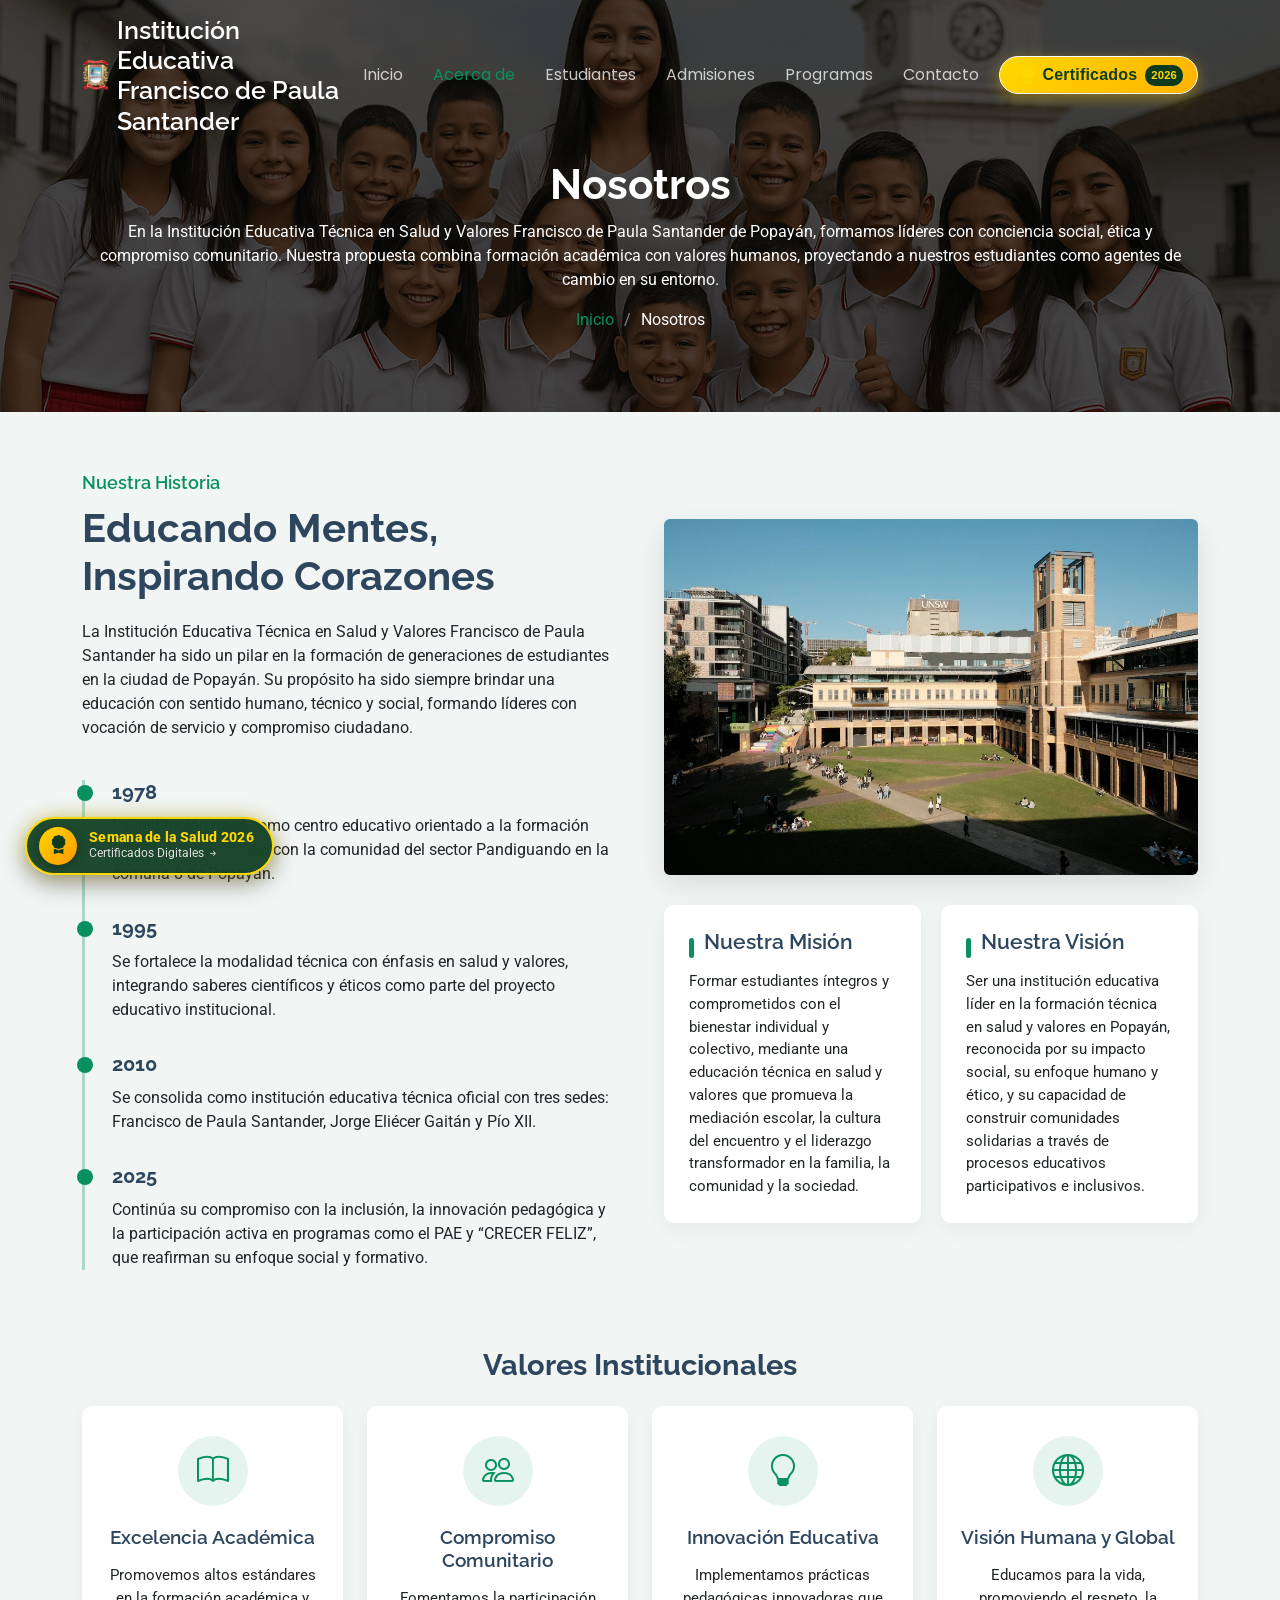
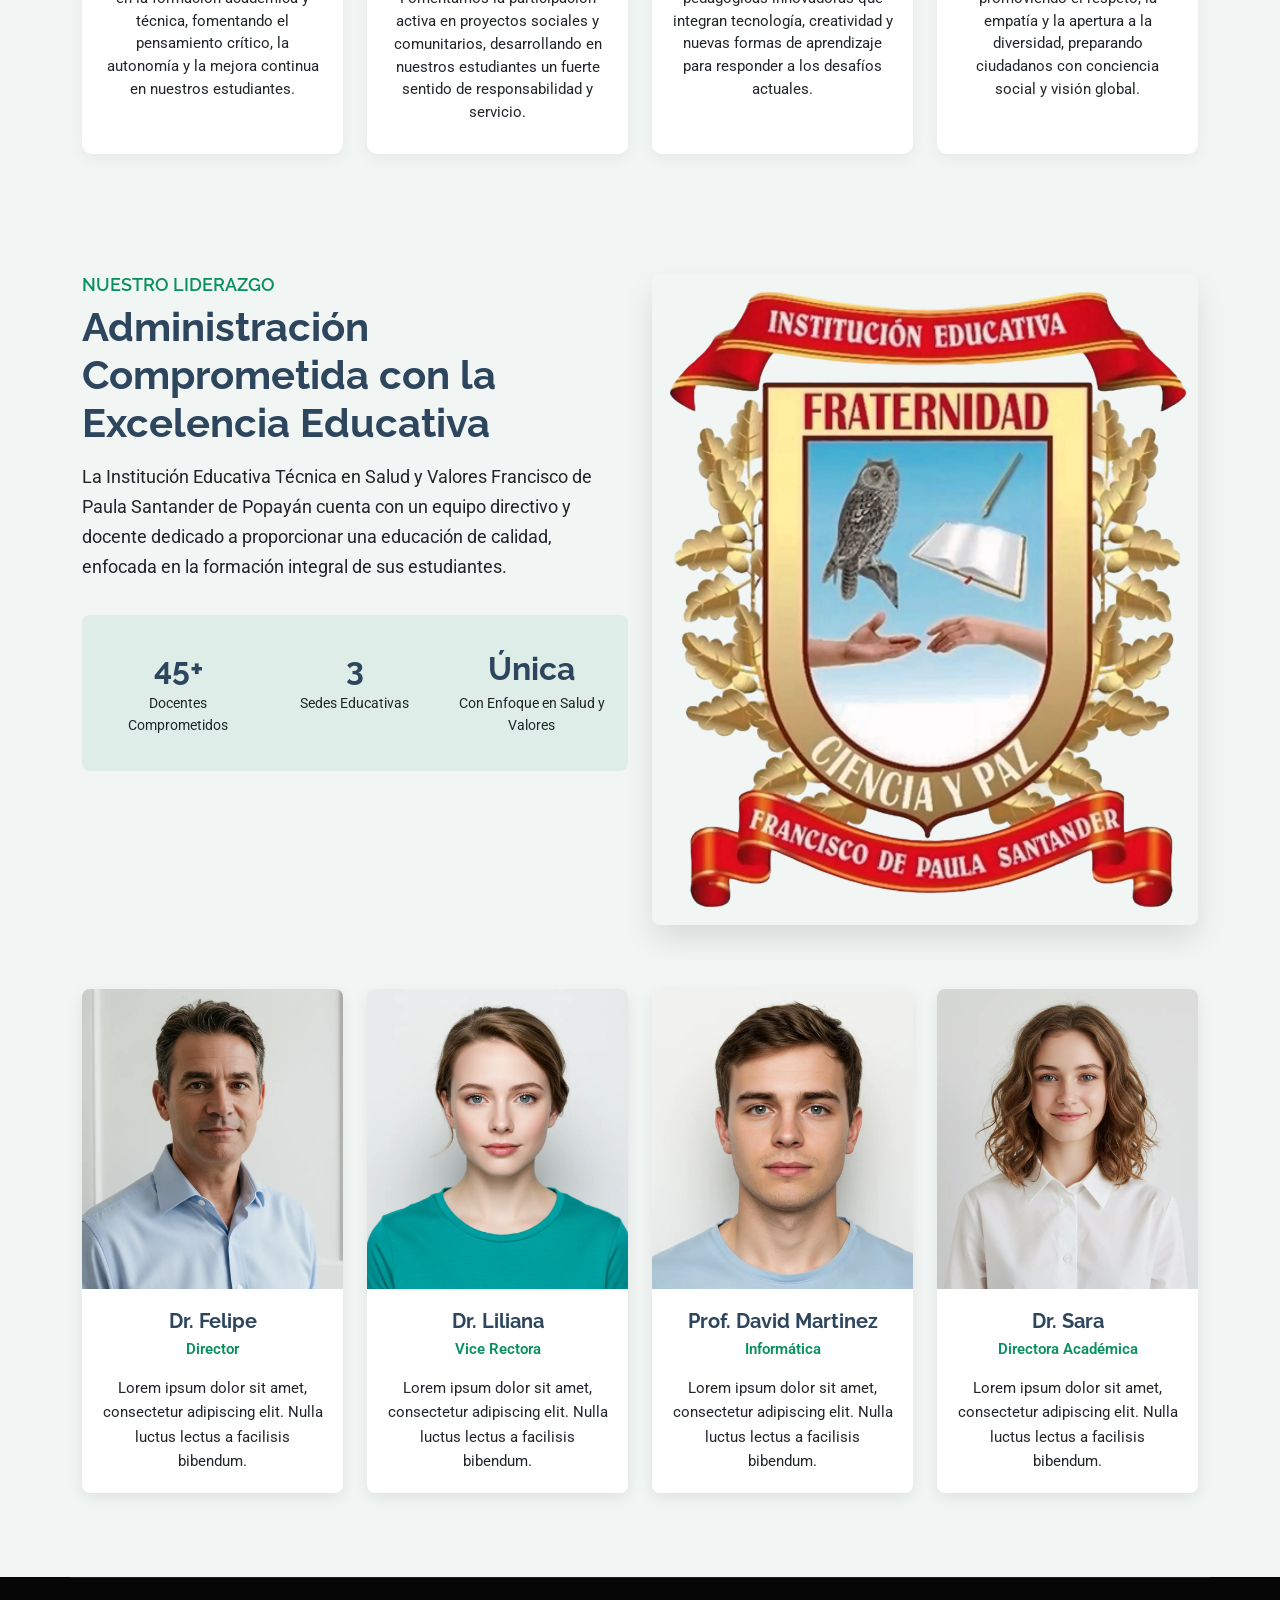
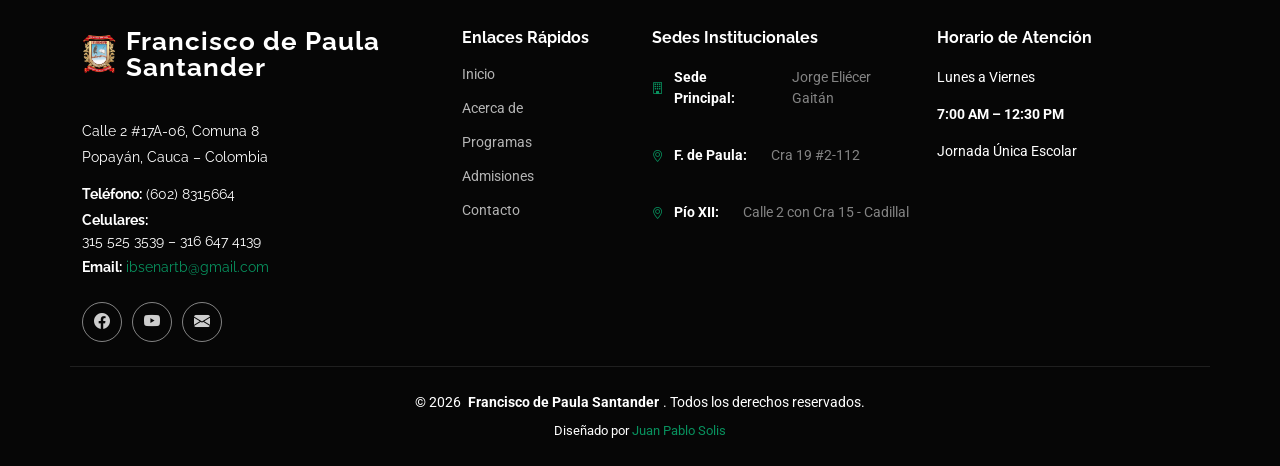
==== commit 3c22e59c: "feat: destacar visualmente Semana de la Salud 2026 con botón en menú, badge flotante y estilos dorad" ====
--- a/about.html
+++ b/about.html
@@ -50,7 +50,7 @@
           <li><a href="admissions.html">Admisiones</a></li>
           <li><a href="academics.html">Programas</a></li>
           <li><a href="contact.html">Contacto</a></li>
-          <li><a href="https://certificadoietfps.netlify.app/" target="_blank" rel="noopener noreferrer"><i class="bi bi-patch-check me-1"></i> Certificados</a></li>
+          <li><a href="https://certificadoietfps.netlify.app/" target="_blank" rel="noopener noreferrer" class="nav-cert-btn"><i class="bi bi-award-fill"></i> Certificados <span class="year-tag">2026</span></a></li>
         </ul>
         <i class="mobile-nav-toggle d-xl-none bi bi-list"></i>
       </nav>
@@ -520,6 +520,15 @@
   <!-- Main JS File -->
   <script src="assets/js/main.js"></script>
 
+  <!-- Floating Quick Access Badge for Semana de la Salud 2026 -->
+  <a href="https://certificadoietfps.netlify.app/" target="_blank" rel="noopener noreferrer" class="floating-cert-badge" title="Certificados Semana de la Salud 2026">
+    <div class="badge-icon"><i class="bi bi-award-fill"></i></div>
+    <div class="badge-content">
+      <span class="badge-title">Semana de la Salud 2026</span>
+      <span class="badge-subtitle">Certificados Digitales <i class="bi bi-arrow-right-short"></i></span>
+    </div>
+  </a>
+
 </body>
 
 </html>
--- a/assets/css/main.css
+++ b/assets/css/main.css
@@ -9360,4 +9360,333 @@
 .cert-portal-actions .btn-widget-glass:hover {
   background: rgba(255, 255, 255, 0.25);
   transform: translateY(-3px);
+}
+
+/* Glowing Badge for SEMANA DE LA SALUD 2026 */
+.news-date-glow {
+  background: linear-gradient(135deg, #1b5e20 0%, #2e7d32 60%, #388e3c 100%) !important;
+  color: #ffd700 !important;
+  font-weight: 800 !important;
+  border: 1.5px solid #ffd700 !important;
+  box-shadow: 0 0 15px rgba(255, 215, 0, 0.4);
+  position: relative;
+  overflow: hidden;
+  letter-spacing: 1.5px !important;
+  padding: 6px 16px !important;
+  display: inline-flex !important;
+  align-items: center;
+  gap: 6px;
+  animation: goldGlowPulse 2.5s infinite alternate;
+}
+
+.news-date-glow::after {
+  content: '';
+  position: absolute;
+  top: -50%;
+  left: -100%;
+  width: 200%;
+  height: 200%;
+  background: linear-gradient(
+    60deg,
+    transparent 30%,
+    rgba(255, 255, 255, 0.7) 50%,
+    transparent 70%
+  );
+  transform: rotate(25deg);
+  animation: shineLightPass 3.5s infinite;
+}
+
+@keyframes shineLightPass {
+  0% { left: -100%; }
+  30% { left: 100%; }
+  100% { left: 100%; }
+}
+
+@keyframes goldGlowPulse {
+  0% {
+    box-shadow: 0 0 10px rgba(255, 215, 0, 0.3);
+    border-color: rgba(255, 215, 0, 0.7);
+  }
+  100% {
+    box-shadow: 0 0 22px rgba(255, 215, 0, 0.85), 0 0 8px rgba(255, 255, 255, 0.6);
+    border-color: #ffffff;
+  }
+}
+
+/* Hero Event Pill - Semana de Salud 2026 */
+.hero-event-pill {
+  display: inline-flex;
+  align-items: center;
+  gap: 10px;
+  background: rgba(13, 59, 30, 0.82);
+  backdrop-filter: blur(12px);
+  -webkit-backdrop-filter: blur(12px);
+  border: 1.5px solid #ffd700;
+  padding: 8px 18px;
+  border-radius: 30px;
+  color: #ffffff;
+  text-decoration: none;
+  font-size: 0.92rem;
+  margin-bottom: 22px;
+  box-shadow: 0 4px 20px rgba(0, 0, 0, 0.4), 0 0 15px rgba(255, 215, 0, 0.35);
+  transition: all 0.35s ease;
+  animation: heroPillPulse 3s infinite alternate;
+}
+
+.hero-event-pill:hover {
+  background: rgba(27, 94, 32, 0.95);
+  color: #ffffff;
+  transform: translateY(-2px) scale(1.02);
+  box-shadow: 0 6px 25px rgba(0, 0, 0, 0.5), 0 0 25px rgba(255, 215, 0, 0.6);
+  border-color: #ffffff;
+}
+
+.hero-event-pill .pill-badge {
+  background: linear-gradient(135deg, #ffd700 0%, #ffb300 100%);
+  color: #0d3b1e;
+  font-weight: 800;
+  font-size: 0.75rem;
+  padding: 4px 10px;
+  border-radius: 20px;
+  letter-spacing: 0.5px;
+  text-transform: uppercase;
+  display: inline-flex;
+  align-items: center;
+  gap: 4px;
+}
+
+.hero-event-pill .pill-text strong {
+  color: #ffd700;
+}
+
+@keyframes heroPillPulse {
+  0% {
+    box-shadow: 0 4px 20px rgba(0, 0, 0, 0.4), 0 0 12px rgba(255, 215, 0, 0.3);
+  }
+  100% {
+    box-shadow: 0 4px 25px rgba(0, 0, 0, 0.5), 0 0 24px rgba(255, 215, 0, 0.75);
+  }
+}
+
+/* Highlighted News Card for Semana de Salud 2026 */
+.news-card-highlighted {
+  border: 2px solid #ffd700 !important;
+  box-shadow: 0 10px 30px rgba(255, 215, 0, 0.3), 0 5px 15px rgba(13, 59, 30, 0.2) !important;
+  position: relative;
+  transition: all 0.3s ease;
+}
+
+.news-card-highlighted:hover {
+  box-shadow: 0 15px 35px rgba(255, 215, 0, 0.5), 0 8px 25px rgba(13, 59, 30, 0.3) !important;
+  transform: translateY(-5px);
+}
+
+.featured-ribbon {
+  position: absolute;
+  top: 15px;
+  right: 15px;
+  background: linear-gradient(135deg, #ffd700 0%, #ff9800 100%);
+  color: #0d3b1e;
+  font-weight: 800;
+  font-size: 0.75rem;
+  padding: 4px 12px;
+  border-radius: 20px;
+  box-shadow: 0 4px 10px rgba(0, 0, 0, 0.3);
+  z-index: 2;
+  text-transform: uppercase;
+  letter-spacing: 0.5px;
+}
+
+.btn-highlight-gold {
+  background: linear-gradient(135deg, #ffd700 0%, #ffb300 100%) !important;
+  color: #0d3b1e !important;
+  font-weight: 700 !important;
+  padding: 8px 18px !important;
+  border-radius: 8px !important;
+  display: inline-flex !important;
+  align-items: center !important;
+  gap: 6px !important;
+  transition: all 0.3s ease !important;
+  box-shadow: 0 4px 12px rgba(255, 215, 0, 0.3) !important;
+  text-decoration: none !important;
+}
+
+.btn-highlight-gold:hover {
+  background: linear-gradient(135deg, #ffea00 0%, #ffc107 100%) !important;
+  transform: translateY(-2px) !important;
+  box-shadow: 0 6px 18px rgba(255, 215, 0, 0.5) !important;
+}
+
+/* Enhanced Cert Portal Widget Highlight */
+.cert-portal-widget-highlight {
+  border: 2.5px solid #ffd700 !important;
+  box-shadow: 0 15px 40px rgba(255, 215, 0, 0.4), 0 10px 30px rgba(13, 59, 30, 0.5) !important;
+  background: linear-gradient(135deg, #072712 0%, #1b5e20 50%, #0d3b1e 100%) !important;
+  position: relative;
+  overflow: hidden;
+}
+
+/* Navbar Highlight Button for Semana de la Salud 2026 */
+.navmenu .nav-cert-btn {
+  background: linear-gradient(135deg, #ffd700 0%, #ffb300 100%) !important;
+  color: #0d3b1e !important;
+  font-weight: 800 !important;
+  padding: 6px 14px !important;
+  border-radius: 20px !important;
+  box-shadow: 0 4px 15px rgba(255, 215, 0, 0.4) !important;
+  border: 1px solid #ffffff !important;
+  transition: all 0.3s ease !important;
+  letter-spacing: 0.2px;
+  display: inline-flex !important;
+  align-items: center !important;
+  gap: 5px;
+  margin-left: 5px;
+}
+
+.navmenu .nav-cert-btn:hover {
+  background: linear-gradient(135deg, #ffffff 0%, #fff59d 100%) !important;
+  color: #0a3818 !important;
+  transform: translateY(-2px) scale(1.03);
+  box-shadow: 0 6px 20px rgba(255, 215, 0, 0.7) !important;
+}
+
+.navmenu .nav-cert-btn span.year-tag {
+  background: #0d3b1e;
+  color: #ffd700;
+  font-size: 0.7rem;
+  padding: 2px 6px;
+  border-radius: 10px;
+  font-weight: 800;
+  margin-left: 3px;
+}
+
+/* Floating Quick Access Badge for Semana de la Salud 2026 */
+.floating-cert-badge {
+  position: fixed;
+  bottom: 25px;
+  left: 25px;
+  z-index: 9999;
+  background: rgba(13, 59, 30, 0.92);
+  backdrop-filter: blur(12px);
+  -webkit-backdrop-filter: blur(12px);
+  border: 2px solid #ffd700;
+  border-radius: 40px;
+  padding: 8px 18px 8px 12px;
+  display: flex;
+  align-items: center;
+  gap: 12px;
+  color: #ffffff;
+  text-decoration: none;
+  box-shadow: 0 8px 25px rgba(0, 0, 0, 0.4), 0 0 20px rgba(255, 215, 0, 0.4);
+  transition: all 0.35s cubic-bezier(0.175, 0.885, 0.32, 1.275);
+  animation: floatPulse 3s infinite alternate;
+}
+
+.floating-cert-badge:hover {
+  transform: translateY(-4px) scale(1.05);
+  background: rgba(27, 94, 32, 0.96);
+  color: #ffffff;
+  box-shadow: 0 12px 35px rgba(0, 0, 0, 0.5), 0 0 30px rgba(255, 215, 0, 0.7);
+  border-color: #ffffff;
+}
+
+.floating-cert-badge .badge-icon {
+  width: 38px;
+  height: 38px;
+  background: linear-gradient(135deg, #ffd700 0%, #ff9800 100%);
+  color: #0d3b1e;
+  border-radius: 50%;
+  display: flex;
+  align-items: center;
+  justify-content: center;
+  font-size: 1.2rem;
+  box-shadow: 0 2px 8px rgba(0, 0, 0, 0.3);
+}
+
+.floating-cert-badge .badge-content {
+  display: flex;
+  flex-direction: column;
+}
+
+.floating-cert-badge .badge-title {
+  font-weight: 800;
+  font-size: 0.85rem;
+  color: #ffd700;
+  line-height: 1.2;
+  letter-spacing: 0.3px;
+}
+
+.floating-cert-badge .badge-subtitle {
+  font-size: 0.73rem;
+  color: #e0e0e0;
+}
+
+@keyframes floatPulse {
+  0% {
+    box-shadow: 0 8px 25px rgba(0, 0, 0, 0.4), 0 0 15px rgba(255, 215, 0, 0.3);
+  }
+  100% {
+    box-shadow: 0 10px 30px rgba(0, 0, 0, 0.5), 0 0 28px rgba(255, 215, 0, 0.75);
+  }
+}
+
+/* Top Announcement Bar */
+.top-announcement-bar {
+  background: linear-gradient(90deg, #072712 0%, #1b5e20 50%, #072712 100%);
+  border-bottom: 2px solid #ffd700;
+  color: #ffffff;
+  padding: 7px 0;
+  font-size: 0.88rem;
+  position: relative;
+  z-index: 998;
+}
+
+.top-announcement-bar .announcement-badge {
+  background: linear-gradient(135deg, #ffd700 0%, #ffb300 100%);
+  color: #0d3b1e;
+  font-weight: 800;
+  font-size: 0.72rem;
+  padding: 3px 9px;
+  border-radius: 12px;
+  letter-spacing: 0.5px;
+  text-transform: uppercase;
+}
+
+.top-announcement-bar a.announcement-btn {
+  background: #ffd700;
+  color: #0d3b1e;
+  font-weight: 700;
+  padding: 3px 12px;
+  border-radius: 15px;
+  font-size: 0.78rem;
+  text-decoration: none;
+  transition: all 0.25s ease;
+  display: inline-flex;
+  align-items: center;
+  gap: 3px;
+}
+
+.top-announcement-bar a.announcement-btn:hover {
+  background: #ffffff;
+  color: #0d3b1e;
+  transform: scale(1.05);
+}
+
+@media (max-width: 768px) {
+  .floating-cert-badge {
+    bottom: 15px;
+    left: 15px;
+    padding: 6px 14px 6px 10px;
+  }
+  .floating-cert-badge .badge-icon {
+    width: 32px;
+    height: 32px;
+    font-size: 1rem;
+  }
+  .floating-cert-badge .badge-title {
+    font-size: 0.78rem;
+  }
+  .floating-cert-badge .badge-subtitle {
+    font-size: 0.68rem;
+  }
 }
